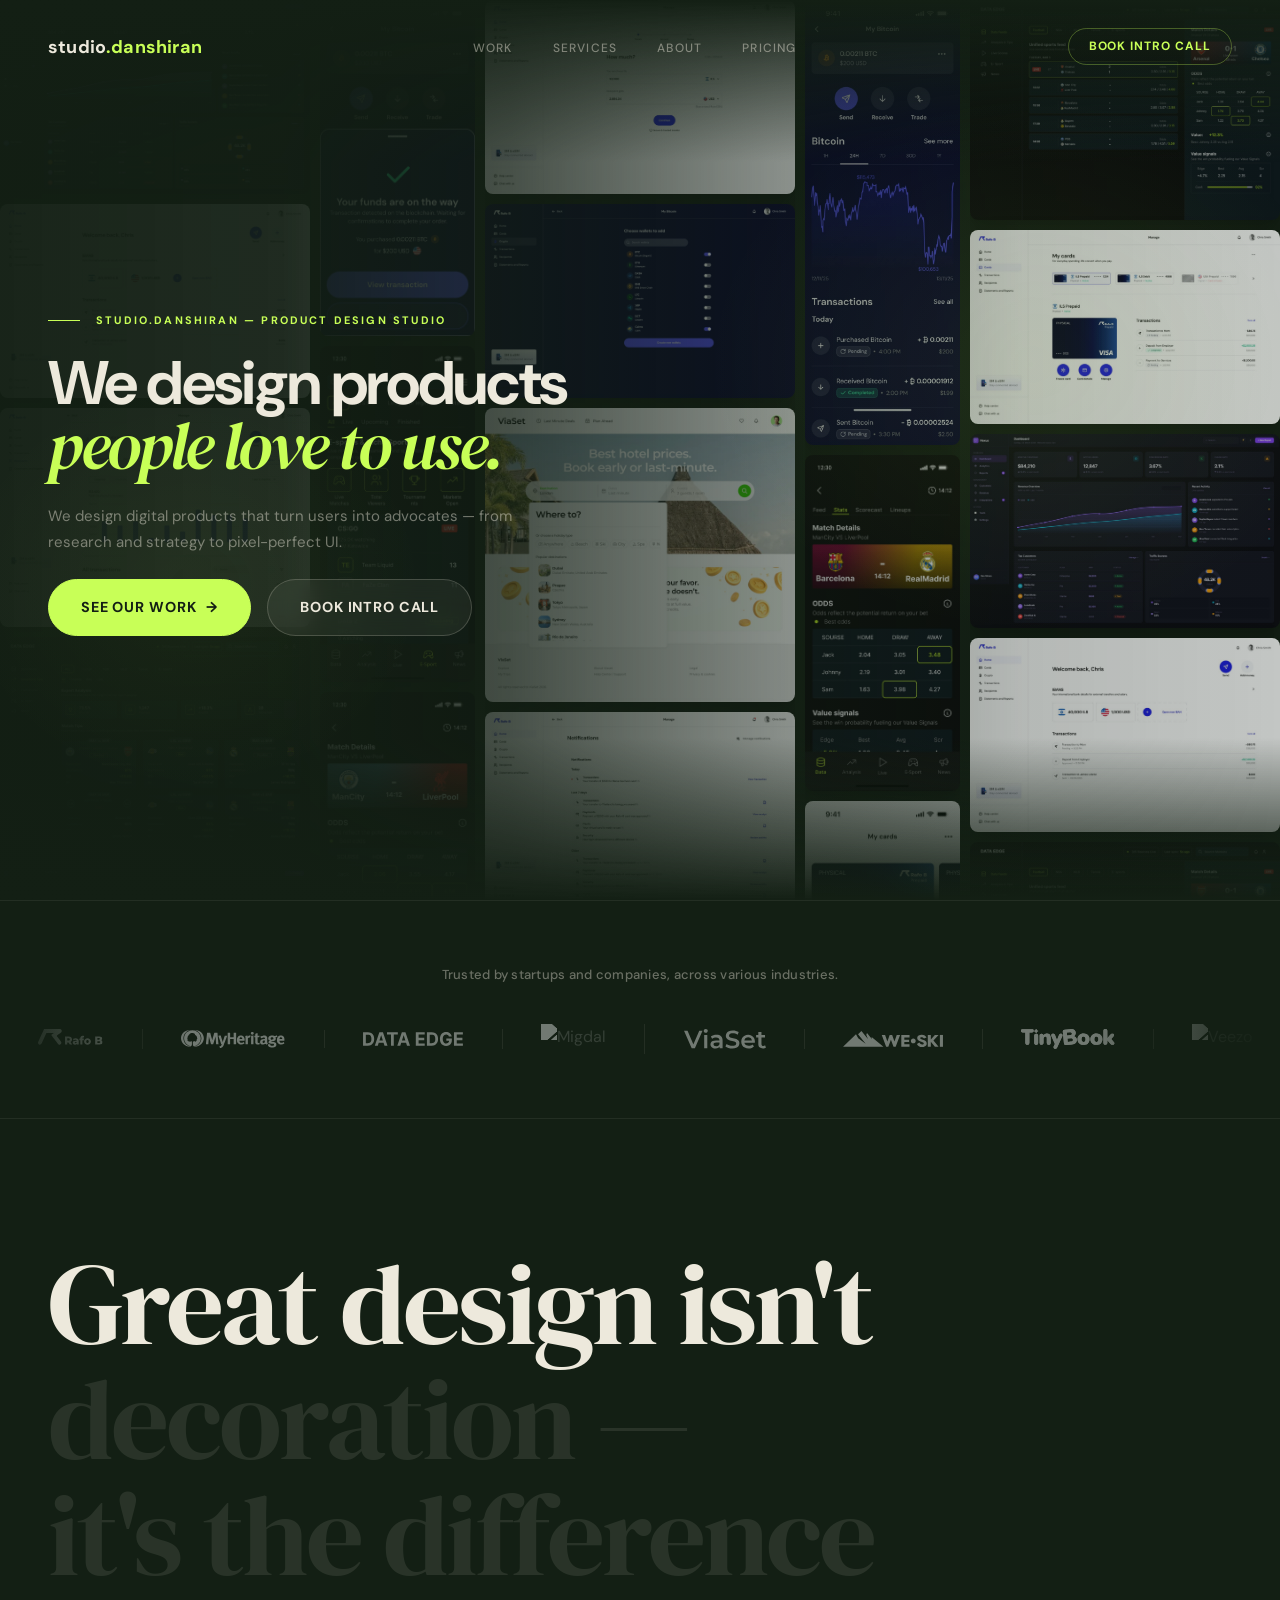
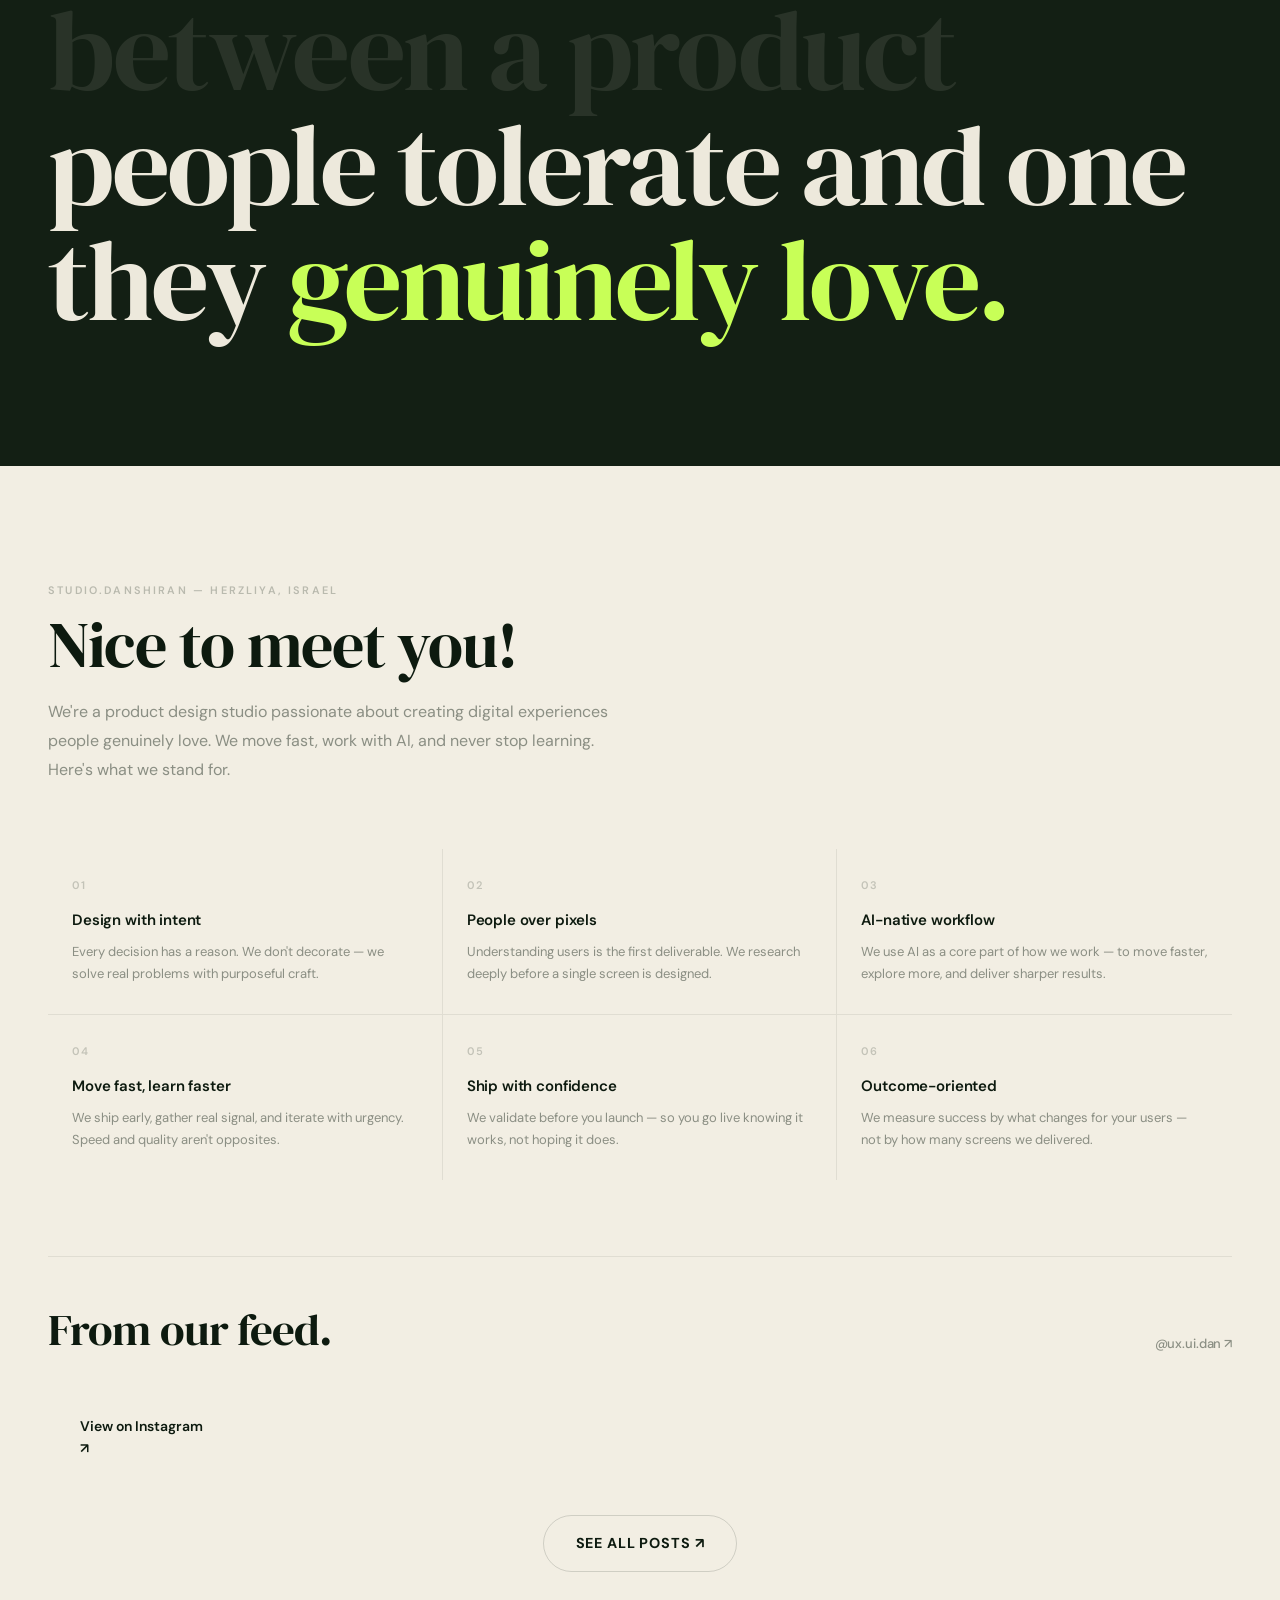
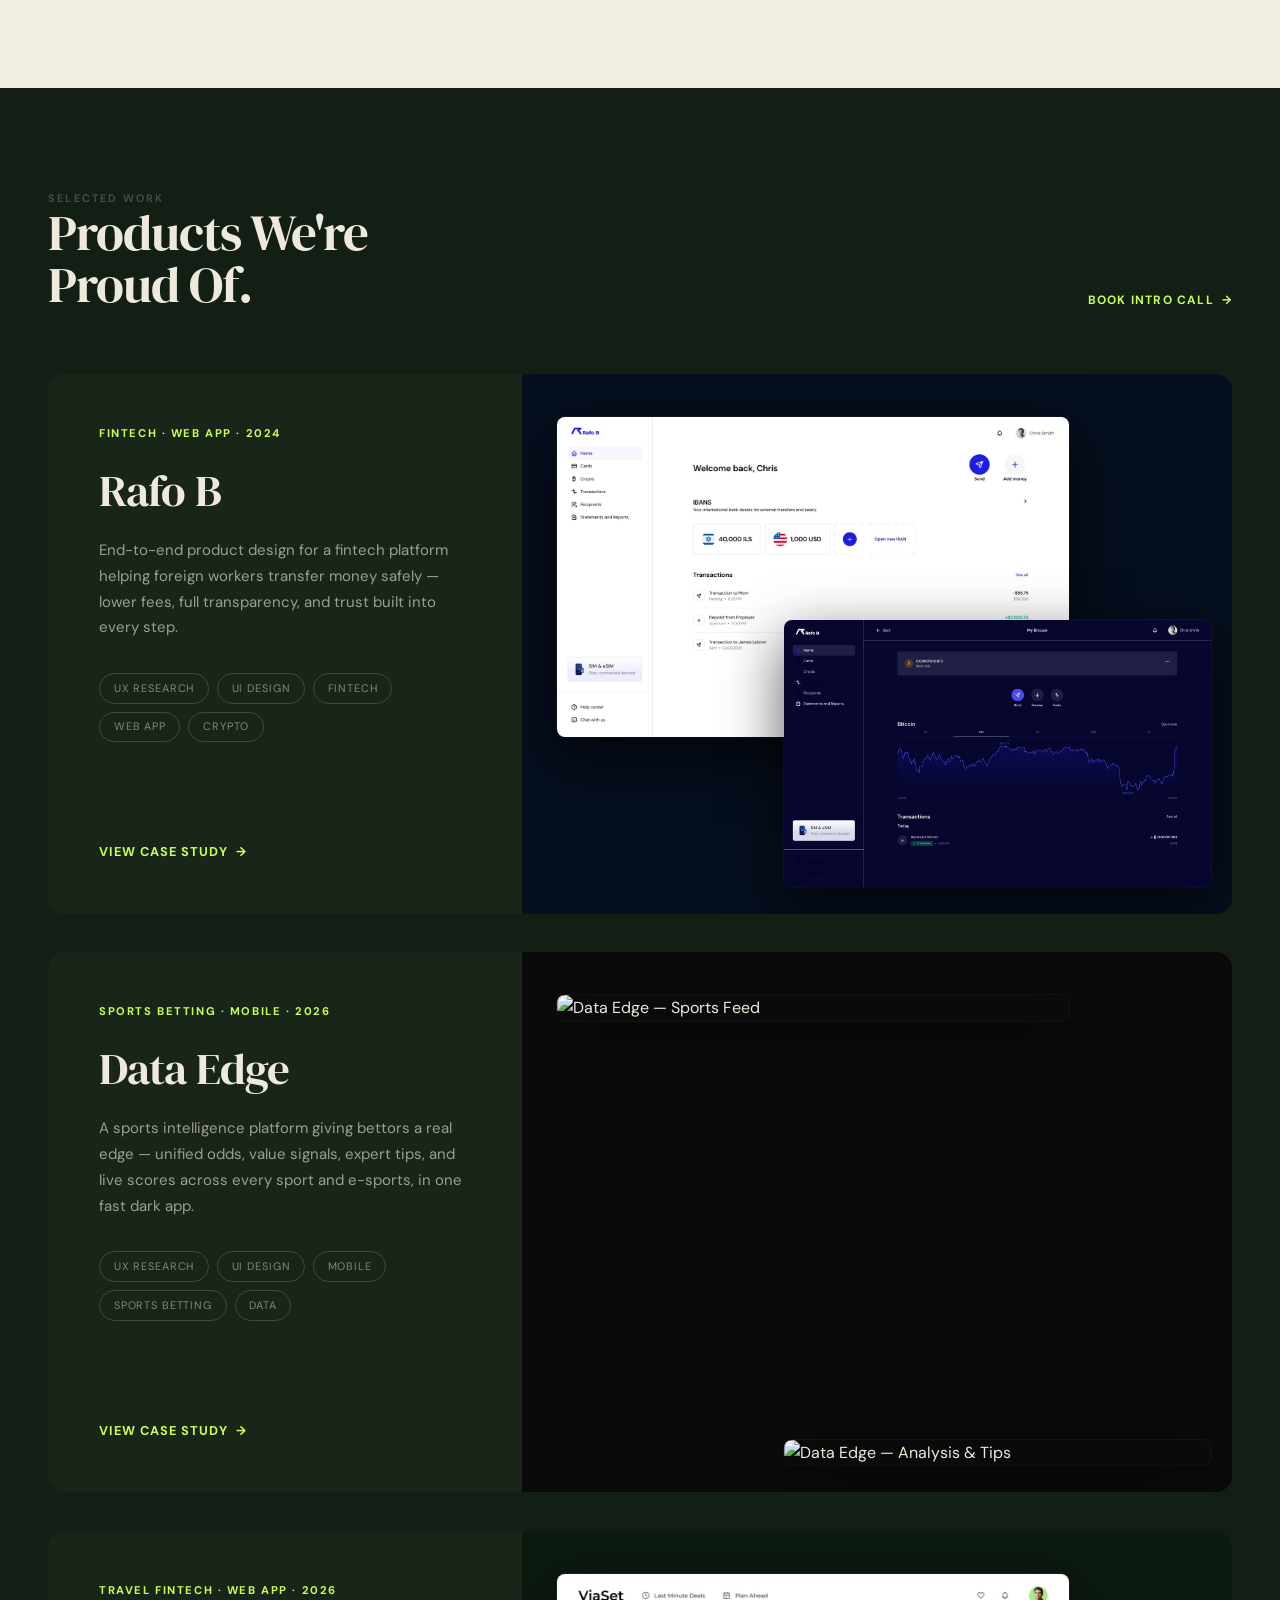
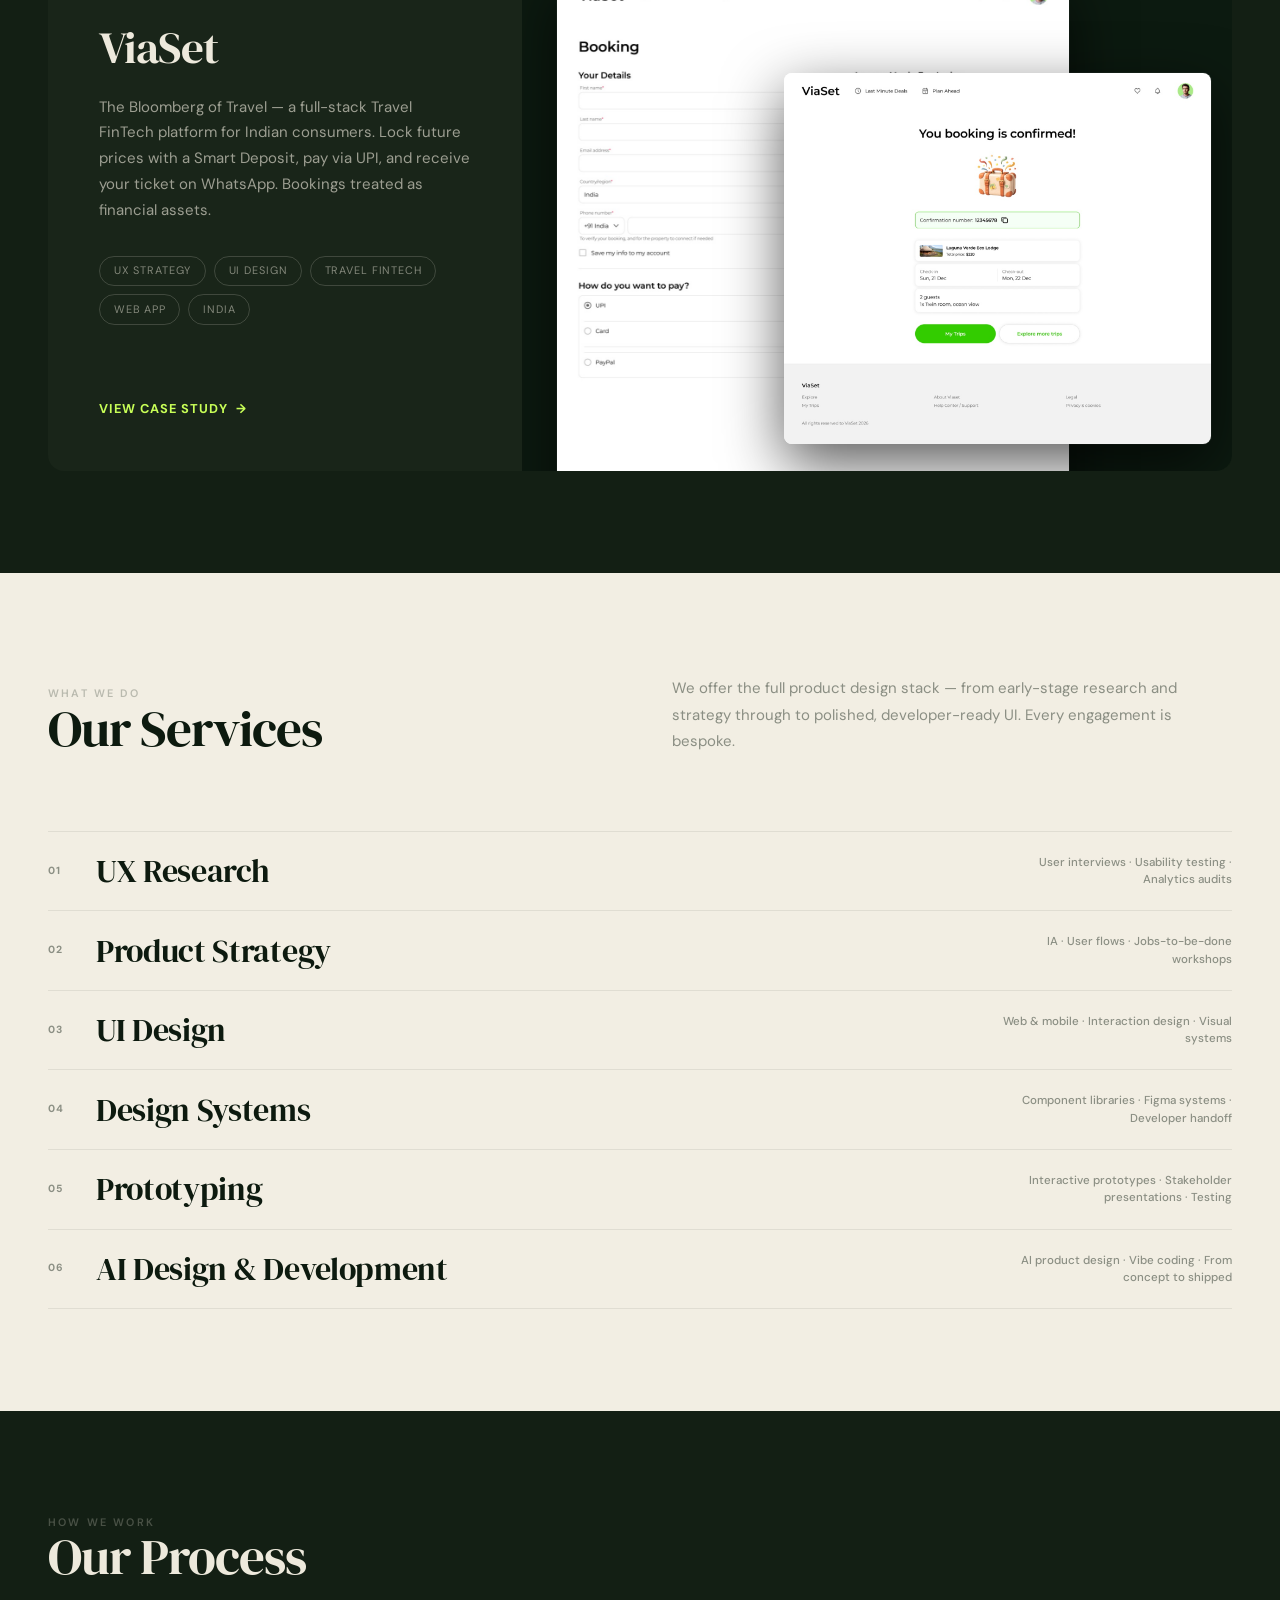
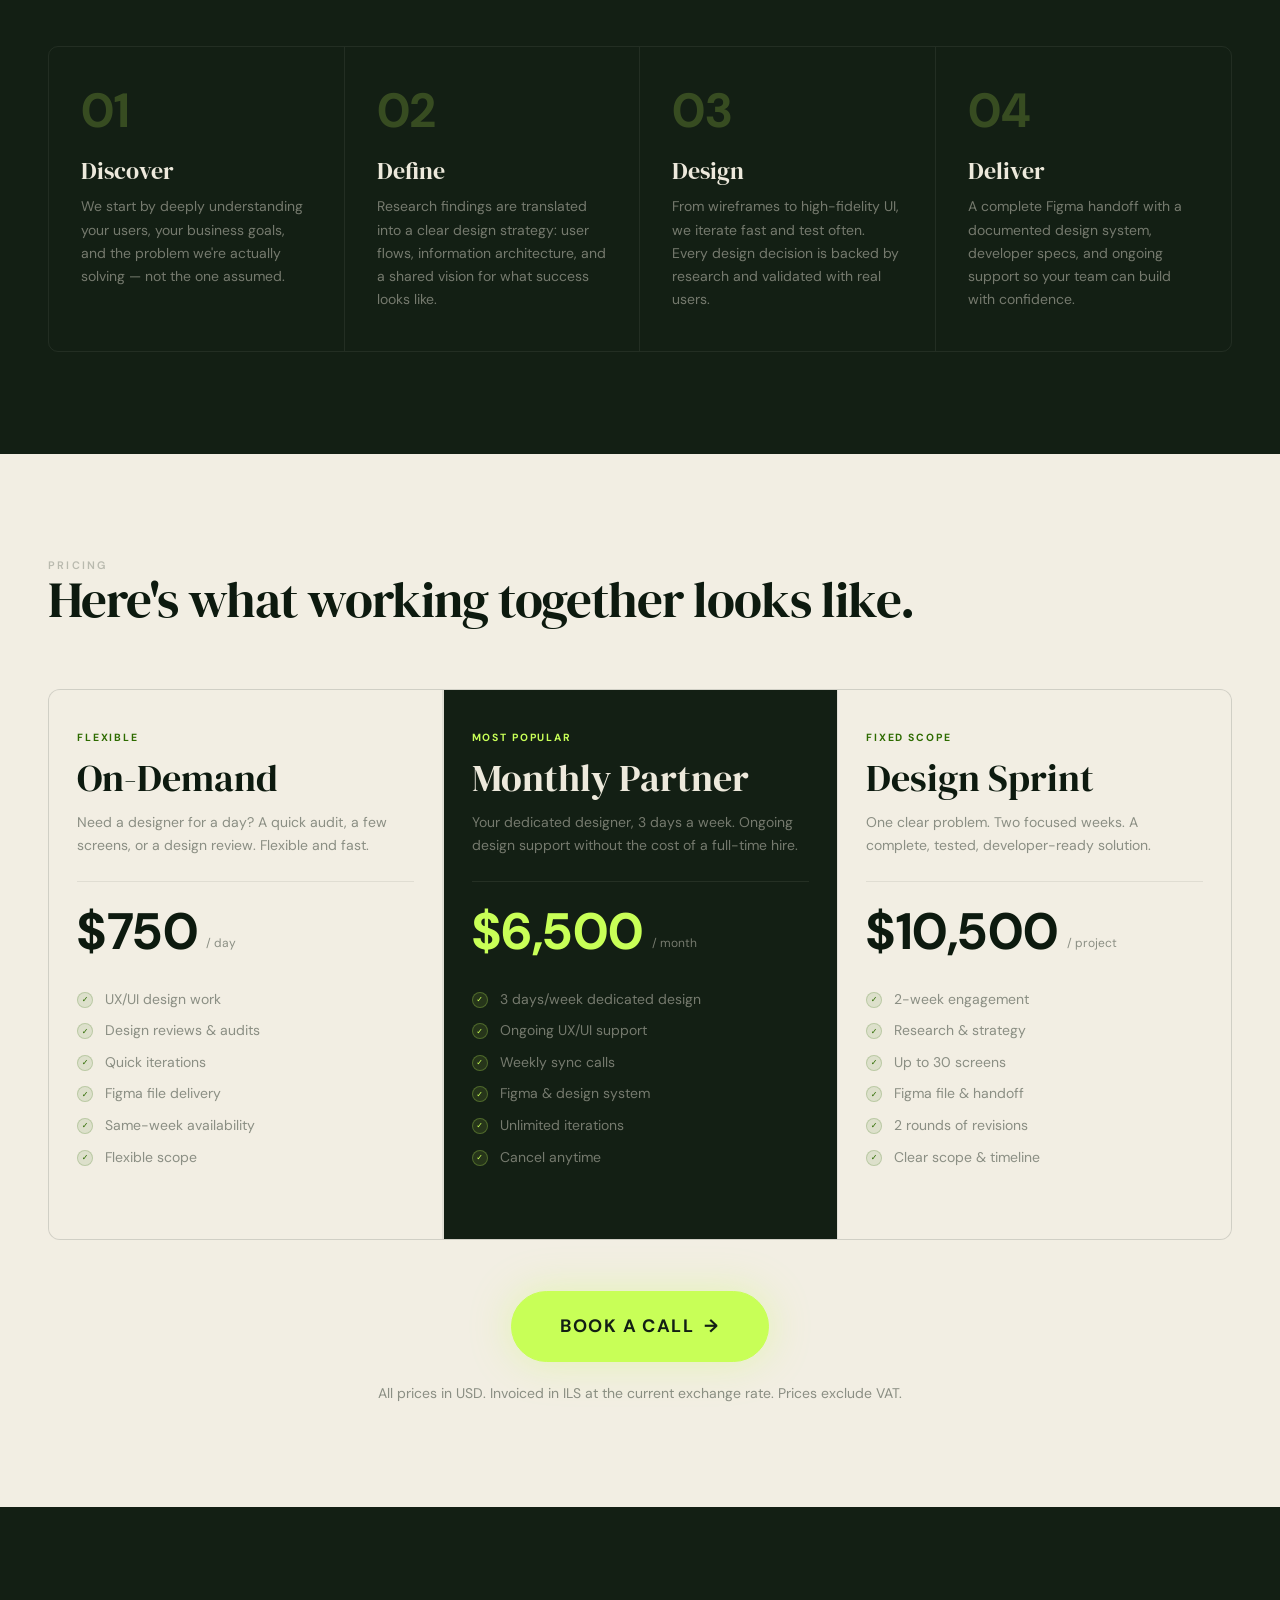
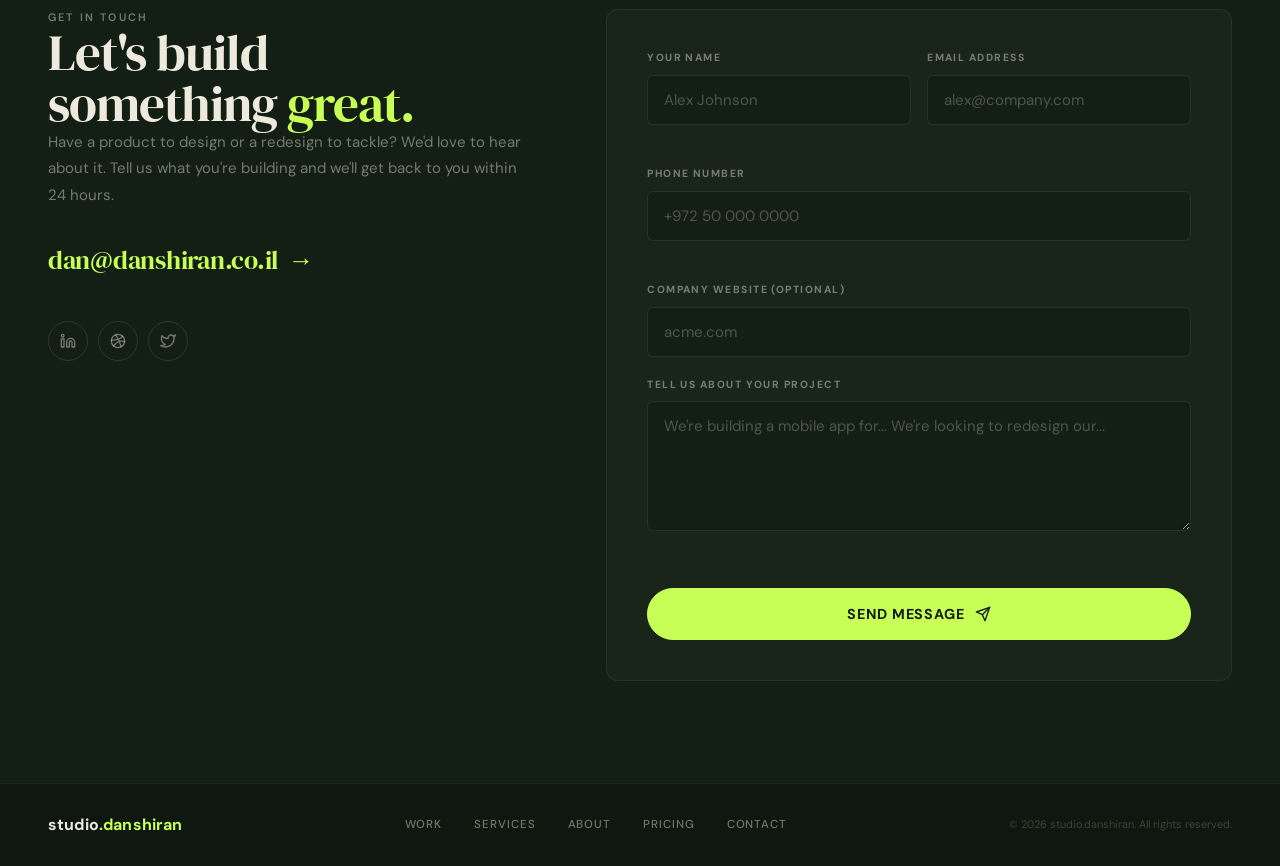
==== index.html @ acf2f255 "Compress all images for faster load times - Converted all PNGs to JPEG (80% quality, max 1400px) - C" ====
<!DOCTYPE html>
<html lang="en">
<head>
  <meta charset="UTF-8" />
  <meta name="viewport" content="width=device-width, initial-scale=1.0" />
  <title>studio.danshiran — Product Design Studio</title>
  <meta name="description" content="We design digital products that turn users into advocates — from research and strategy to pixel-perfect UI." />

  <!-- Open Graph -->
  <meta property="og:title" content="studio.danshiran — Product Design Studio" />
  <meta property="og:description" content="We design digital products that turn users into advocates." />
  <meta property="og:type" content="website" />

  <!-- Google Fonts -->
  <link rel="preconnect" href="https://fonts.googleapis.com" />
  <link rel="preconnect" href="https://fonts.gstatic.com" crossorigin />
  <link href="https://fonts.googleapis.com/css2?family=DM+Sans:ital,opsz,wght@0,9..40,300;0,9..40,400;0,9..40,500;0,9..40,600;0,9..40,700;1,9..40,400&family=DM+Serif+Display:ital@0;1&family=Playfair+Display:ital,wght@1,700;1,800;1,900&display=swap" rel="stylesheet" />

  <link rel="stylesheet" href="css/styles.css" />
</head>
<body>


<!-- =============================================
     NAVIGATION
     ============================================= -->
<nav id="nav">
  <div class="wrap">
    <div class="nav-inner">
      <a href="https://studio.danshiran.co.il" class="nav-logo">studio<span class="hl">.danshiran</span></a>

      <ul class="nav-links">
        <li><a href="#work">Work</a></li>
        <li><a href="#services">Services</a></li>
        <li><a href="#about">About</a></li>
        <li><a href="#pricing">Pricing</a></li>
      </ul>

      <a href="#contact" class="nav-cta">Book intro call</a>

      <button class="nav-burger" id="navBurger" aria-label="Open menu">
        <span></span>
        <span></span>
        <span></span>
      </button>
    </div>
  </div>
  <div class="nav-mobile" id="navMobile">
    <a href="#work">Work</a>
    <a href="#services">Services</a>
    <a href="#about">About</a>
    <a href="#pricing">Pricing</a>
    <a href="#contact">Book intro call →</a>
  </div>
</nav>


<!-- =============================================
     HERO
     ============================================= -->
<section id="hero">

  <!-- Full-background scrolling screens -->
  <div class="screens-stage">
    <div class="screens-cols">

      <!-- Col 1: DESKTOP only — up slow -->
      <div class="screens-col sc-desktop">
        <div class="sc-track sc-up-slow">
          <img src="images/Nexus-SaaS-Dashboard.jpg" class="sc-img" alt="">
          <img src="images/Home.jpg" class="sc-img" alt="">
          <img src="images/Insights opened.jpg" class="sc-img" alt="">
          <img src="images/2.jpg" class="sc-img" alt="">
          <!-- duplicate -->
          <img src="images/Nexus-SaaS-Dashboard.jpg" class="sc-img" alt="">
          <img src="images/Home.jpg" class="sc-img" alt="">
          <img src="images/Insights opened.jpg" class="sc-img" alt="">
          <img src="images/2.jpg" class="sc-img" alt="">
        </div>
      </div>

      <!-- Col 2: MOBILE only — down med -->
      <div class="screens-col sc-mobile">
        <div class="sc-track sc-down-med">
          <img src="images/My Bitcoin.jpg" class="sc-img" alt="">
          <img src="images/E-Sport.jpg" class="sc-img" alt="">
          <img src="images/Game screen.jpg" class="sc-img" alt="">
          <img src="images/Choose Amount.jpg" class="sc-img" alt="">
          <img src="images/Main screen.jpg" class="sc-img" alt="">
          <!-- duplicate -->
          <img src="images/My Bitcoin.jpg" class="sc-img" alt="">
          <img src="images/E-Sport.jpg" class="sc-img" alt="">
          <img src="images/Game screen.jpg" class="sc-img" alt="">
          <img src="images/Choose Amount.jpg" class="sc-img" alt="">
          <img src="images/Main screen.jpg" class="sc-img" alt="">
        </div>
      </div>

      <!-- Col 3: DESKTOP only — up med -->
      <div class="screens-col sc-desktop">
        <div class="sc-track sc-up-med">
          <img src="images/Transfer details.jpg" class="sc-img" alt="">
          <img src="images/New wallet.jpg" class="sc-img" alt="">
          <img src="images/Where to.jpg" class="sc-img" alt="">
          <img src="images/View all.jpg" class="sc-img" alt="">
          <!-- duplicate -->
          <img src="images/Transfer details.jpg" class="sc-img" alt="">
          <img src="images/New wallet.jpg" class="sc-img" alt="">
          <img src="images/Where to.jpg" class="sc-img" alt="">
          <img src="images/View all.jpg" class="sc-img" alt="">
        </div>
      </div>

      <!-- Col 4: MOBILE only — down slow -->
      <div class="screens-col sc-mobile">
        <div class="sc-track sc-down-slow">
          <img src="images/My Bitcoin-1.jpg" class="sc-img" alt="">
          <img src="images/Game screen-1.jpg" class="sc-img" alt="">
          <img src="images/ILS Prepaid-1.jpg" class="sc-img" alt="">
          <img src="images/My Bitcoin-2.jpg" class="sc-img" alt="">
          <img src="images/Game screen-2.jpg" class="sc-img" alt="">
          <!-- duplicate -->
          <img src="images/My Bitcoin-1.jpg" class="sc-img" alt="">
          <img src="images/Game screen-1.jpg" class="sc-img" alt="">
          <img src="images/ILS Prepaid-1.jpg" class="sc-img" alt="">
          <img src="images/My Bitcoin-2.jpg" class="sc-img" alt="">
          <img src="images/Game screen-2.jpg" class="sc-img" alt="">
        </div>
      </div>

      <!-- Col 5: DESKTOP only — up fast -->
      <div class="screens-col sc-desktop">
        <div class="sc-track sc-up-fast">
          <img src="images/Main-screen-drawer.jpg" class="sc-img" alt="">
          <img src="images/ILS Prepaid.jpg" class="sc-img" alt="">
          <img src="images/Nexus-SaaS-Dashboard.jpg" class="sc-img" alt="">
          <img src="images/Home.jpg" class="sc-img" alt="">
          <!-- duplicate -->
          <img src="images/Main-screen-drawer.jpg" class="sc-img" alt="">
          <img src="images/ILS Prepaid.jpg" class="sc-img" alt="">
          <img src="images/Nexus-SaaS-Dashboard.jpg" class="sc-img" alt="">
          <img src="images/Home.jpg" class="sc-img" alt="">
        </div>
      </div>

    </div>
  </div>

  <!-- Gradient overlay: dark left → transparent right + top/bottom fade -->
  <div class="screens-overlay"></div>

  <!-- Hero glow -->
  <div class="hero-glow"></div>

  <!-- Text content -->
  <div class="wrap">
    <div class="hero-left">
      <p class="hero-eyebrow">studio.danshiran — Product Design Studio</p>
      <h1 class="hero-name">
        We design products<br>
        <em class="hero-serif">people love to use.</em>
      </h1>
      <p class="hero-desc">
        We design digital products that turn users into advocates — from research and strategy to pixel-perfect UI.
      </p>
      <div class="hero-actions">
        <a href="#work" class="btn btn-lime">See our work <span class="arr">→</span></a>
        <a href="#contact" class="btn btn-ghost-dk">Book intro call</a>
      </div>
    </div>
  </div>

</section>
</section>


<!-- =============================================
     LOGOS / CLIENTS
     ============================================= -->
<section id="logos" class="s-dark">
  <div class="logos-headline">
    <p>Trusted by startups and companies, across various industries.</p>
  </div>
  <div class="logos-track-wrap">
    <div class="logos-fade logos-fade-l"></div>
    <div class="logos-fade logos-fade-r"></div>
    <div class="logos-track">
      <div class="logos-inner">
        <!-- Set 1 — ordered for visual variety: compact ↔ wide ↔ icon ↔ wordmark -->
        <span class="logo-item"><img src="images/logos/Rafo B logo blue-15-15 2.svg" alt="Rafo B" /></span>
        <span class="logo-item logo-wide"><img src="images/logos/myheritage_logo_inverse 2.svg" alt="MyHeritage" /></span>
        <span class="logo-item"><img src="images/logos/DATA EDGE.svg" alt="Data Edge" /></span>
        <span class="logo-item logo-xl"><img src="images/logos/Migdal.jpg" alt="Migdal" /></span>
        <span class="logo-item"><img src="images/logos/ViaSet.svg" alt="ViaSet" /></span>
        <span class="logo-item"><img src="images/logos/WeSki lgoo.svg" alt="WeSki" /></span>
        <span class="logo-item"><img src="images/logos/TinyBook logo.svg" alt="TinyBook" /></span>
        <span class="logo-item logo-xl"><img src="images/logos/Veezo logo.jpg" alt="Veezo" /></span>
        <span class="logo-item"><img src="images/logos/Slice logo.svg" alt="Slice" /></span>
        <!-- Set 2 — duplicate for seamless loop -->
        <span class="logo-item"><img src="images/logos/Rafo B logo blue-15-15 2.svg" alt="Rafo B" /></span>
        <span class="logo-item logo-wide"><img src="images/logos/myheritage_logo_inverse 2.svg" alt="MyHeritage" /></span>
        <span class="logo-item"><img src="images/logos/DATA EDGE.svg" alt="Data Edge" /></span>
        <span class="logo-item logo-xl"><img src="images/logos/Migdal.jpg" alt="Migdal" /></span>
        <span class="logo-item"><img src="images/logos/ViaSet.svg" alt="ViaSet" /></span>
        <span class="logo-item"><img src="images/logos/WeSki lgoo.svg" alt="WeSki" /></span>
        <span class="logo-item"><img src="images/logos/TinyBook logo.svg" alt="TinyBook" /></span>
        <span class="logo-item logo-xl"><img src="images/logos/Veezo logo.jpg" alt="Veezo" /></span>
        <span class="logo-item"><img src="images/logos/Slice logo.svg" alt="Slice" /></span>
      </div>
    </div>
  </div>
</section>


<!-- =============================================
     MANIFESTO
     ============================================= -->
<section id="manifesto">
  <div class="wrap">
    <p class="manifesto-copy reveal">
      Great design isn't decoration —<br>
      it's the difference between a product<br>
      people tolerate and one they <span class="hl">genuinely love.</span>
    </p>
  </div>
</section>


<!-- =============================================
     ABOUT
     ============================================= -->
<section id="about">
  <div class="wrap">

    <!-- Studio intro -->
    <div class="studio-intro-block reveal">
      <p class="eyebrow muted-lt">studio.danshiran — Herzliya, Israel</p>
      <h2 class="studio-meet">Nice to meet you!</h2>
      <p class="studio-intro-desc">We're a product design studio passionate about creating digital experiences people genuinely love. We move fast, work with AI, and never stop learning. Here's what we stand for.</p>
    </div>

    <!-- Studio pillars — grid with lines -->
    <div class="studio-pillars">
      <div class="pillar-cell reveal">
        <span class="pillar-num">01</span>
        <h3 class="pillar-title">Design with intent</h3>
        <p class="pillar-desc">Every decision has a reason. We don't decorate — we solve real problems with purposeful craft.</p>
      </div>
      <div class="pillar-cell reveal">
        <span class="pillar-num">02</span>
        <h3 class="pillar-title">People over pixels</h3>
        <p class="pillar-desc">Understanding users is the first deliverable. We research deeply before a single screen is designed.</p>
      </div>
      <div class="pillar-cell reveal">
        <span class="pillar-num">03</span>
        <h3 class="pillar-title">AI-native workflow</h3>
        <p class="pillar-desc">We use AI as a core part of how we work — to move faster, explore more, and deliver sharper results.</p>
      </div>
      <div class="pillar-cell reveal">
        <span class="pillar-num">04</span>
        <h3 class="pillar-title">Move fast, learn faster</h3>
        <p class="pillar-desc">We ship early, gather real signal, and iterate with urgency. Speed and quality aren't opposites.</p>
      </div>
      <div class="pillar-cell reveal">
        <span class="pillar-num">05</span>
        <h3 class="pillar-title">Ship with confidence</h3>
        <p class="pillar-desc">We validate before you launch — so you go live knowing it works, not hoping it does.</p>
      </div>
      <div class="pillar-cell reveal">
        <span class="pillar-num">06</span>
        <h3 class="pillar-title">Outcome-oriented</h3>
        <p class="pillar-desc">We measure success by what changes for your users — not by how many screens we delivered.</p>
      </div>
    </div>

    <!-- Instagram feed — live from Behold API -->
    <div class="ig-section reveal">
      <div class="ig-header">
        <h3 class="ig-title">From our feed.</h3>
        <a href="https://www.instagram.com/ux.ui.dan/" target="_blank" rel="noopener" class="ig-handle">@ux.ui.dan ↗</a>
      </div>
      <div class="ig-grid" id="ig-grid">
        <!-- Populated by JS -->
        <div class="ig-loading">Loading…</div>
      </div>
      <div class="ig-footer">
        <a href="https://www.instagram.com/ux.ui.dan/" target="_blank" rel="noopener" class="btn btn-ghost-lt">See all posts ↗</a>
      </div>
    </div>

  </div>
</section>




<!-- =============================================
     WORK / CASE STUDIES
     ============================================= -->
<section id="work">
  <div class="wrap">
    <div class="section-top reveal">
      <div>
        <p class="eyebrow muted">Selected work</p>
        <h2 class="d d-lg">Products We're<br><span class="hl">Proud Of.</span></h2>
      </div>
      <a href="#contact" class="text-link">Book intro call <span class="arr">→</span></a>
    </div>

    <div class="work-grid">

      <!-- Card: Rafo B -->
      <article class="cs-card reveal" onclick="window.location.href='rafo-b.html'" style="cursor:pointer;">
        <div class="cs-info">
          <div>
            <p class="cs-eyebrow">FinTech · Web App · 2024</p>
            <h3 class="cs-title">Rafo B</h3>
            <p class="cs-desc">End-to-end product design for a fintech platform helping foreign workers transfer money safely — lower fees, full transparency, and trust built into every step.</p>
            <div class="cs-tags">
              <span class="cs-tag">UX Research</span>
              <span class="cs-tag">UI Design</span>
              <span class="cs-tag">Fintech</span>
              <span class="cs-tag">Web App</span>
              <span class="cs-tag">Crypto</span>
            </div>
          </div>
          <a href="rafo-b.html" class="cs-cta">View case study <span class="arr">→</span></a>
        </div>
        <div class="cs-visual">
          <img class="cs-screen cs-screen-main" src="images/case-studies/rafo-b/Send money flow/Home.jpg" alt="Rafo B — Home dashboard">
          <img class="cs-screen cs-screen-2" src="images/case-studies/rafo-b/Crypto/My Bitcoin.jpg" alt="Rafo B — Crypto wallet">
        </div>
      </article>

      <!-- Card: Data Edge -->
      <article class="cs-card reveal" onclick="window.location.href='data-edge.html'" style="cursor:pointer;">
        <div class="cs-info">
          <div>
            <p class="cs-eyebrow">Sports Betting · Mobile · 2026</p>
            <h3 class="cs-title">Data Edge</h3>
            <p class="cs-desc">A sports intelligence platform giving bettors a real edge — unified odds, value signals, expert tips, and live scores across every sport and e-sports, in one fast dark app.</p>
            <div class="cs-tags">
              <span class="cs-tag">UX Research</span>
              <span class="cs-tag">UI Design</span>
              <span class="cs-tag">Mobile</span>
              <span class="cs-tag">Sports Betting</span>
              <span class="cs-tag">Data</span>
            </div>
          </div>
          <a href="data-edge.html" class="cs-cta">View case study <span class="arr">→</span></a>
        </div>
        <div class="cs-visual" style="background:#0A0A0A;">
          <img class="cs-screen cs-screen-main" src="images/case-studies/Data Edge/Mobile/Main screen.jpg" alt="Data Edge — Sports Feed">
          <img class="cs-screen cs-screen-2" src="images/case-studies/Data Edge/Mobile/Analysis & Tips screen.jpg" alt="Data Edge — Analysis & Tips">
        </div>
      </article>

      <!-- Card: ViaSet -->
      <article class="cs-card reveal" onclick="window.location.href='viaset.html'" style="cursor:pointer;">
        <div class="cs-info">
          <div>
            <p class="cs-eyebrow">Travel FinTech · Web App · 2026</p>
            <h3 class="cs-title">ViaSet</h3>
            <p class="cs-desc">The Bloomberg of Travel — a full-stack Travel FinTech platform for Indian consumers. Lock future prices with a Smart Deposit, pay via UPI, and receive your ticket on WhatsApp. Bookings treated as financial assets.</p>
            <div class="cs-tags">
              <span class="cs-tag">UX Strategy</span>
              <span class="cs-tag">UI Design</span>
              <span class="cs-tag">Travel FinTech</span>
              <span class="cs-tag">Web App</span>
              <span class="cs-tag">India</span>
            </div>
          </div>
          <a href="viaset.html" class="cs-cta">View case study <span class="arr">→</span></a>
        </div>
        <div class="cs-visual" style="background:#0C1A10;">
          <img class="cs-screen cs-screen-main" src="images/case-studies/ViaSet/Booking/Your details.jpg" alt="ViaSet — Booking">
          <img class="cs-screen cs-screen-2" src="images/case-studies/ViaSet/Booking/Confirmed.jpg" alt="ViaSet — Confirmed">
        </div>
      </article>

    </div>
  </div>
</section>


<!-- =============================================
     SERVICES
     ============================================= -->
<section id="services">
  <div class="wrap">

    <div class="services-intro">
      <div class="reveal">
        <p class="eyebrow muted-lt">What we do</p>
        <h2 class="d d-lg" style="color:var(--t-lt);">Our Services</h2>
      </div>
      <p class="services-desc reveal" data-d="2">
        We offer the full product design stack — from early-stage research and strategy through to polished, developer-ready UI. Every engagement is bespoke.
      </p>
    </div>

    <div class="service-rows">

      <div class="service-row reveal">
        <div class="service-left">
          <span class="service-n">01</span>
          <span class="service-name">UX Research</span>
        </div>
        <span class="service-tag">User interviews · Usability testing · Analytics audits</span>
      </div>

      <div class="service-row reveal">
        <div class="service-left">
          <span class="service-n">02</span>
          <span class="service-name">Product Strategy</span>
        </div>
        <span class="service-tag">IA · User flows · Jobs-to-be-done workshops</span>
      </div>

      <div class="service-row reveal">
        <div class="service-left">
          <span class="service-n">03</span>
          <span class="service-name">UI Design</span>
        </div>
        <span class="service-tag">Web &amp; mobile · Interaction design · Visual systems</span>
      </div>

      <div class="service-row reveal">
        <div class="service-left">
          <span class="service-n">04</span>
          <span class="service-name">Design Systems</span>
        </div>
        <span class="service-tag">Component libraries · Figma systems · Developer handoff</span>
      </div>

      <div class="service-row reveal">
        <div class="service-left">
          <span class="service-n">05</span>
          <span class="service-name">Prototyping</span>
        </div>
        <span class="service-tag">Interactive prototypes · Stakeholder presentations · Testing</span>
      </div>

      <div class="service-row reveal">
        <div class="service-left">
          <span class="service-n">06</span>
          <span class="service-name">AI Design &amp; Development</span>
        </div>
        <span class="service-tag">AI product design · Vibe coding · From concept to shipped</span>
      </div>

    </div>
  </div>
</section>


<!-- =============================================
     PROCESS
     ============================================= -->
<section id="process">
  <div class="wrap">
    <div class="section-top reveal">
      <div>
        <p class="eyebrow muted">How we work</p>
        <h2 class="d d-lg">Our Process</h2>
      </div>
    </div>

    <div class="process-grid">

      <div class="process-item reveal">
        <div class="process-n">01</div>
        <h3 class="process-title">Discover</h3>
        <p class="process-desc">We start by deeply understanding your users, your business goals, and the problem we're actually solving — not the one assumed.</p>
      </div>

      <div class="process-item reveal" data-d="2">
        <div class="process-n">02</div>
        <h3 class="process-title">Define</h3>
        <p class="process-desc">Research findings are translated into a clear design strategy: user flows, information architecture, and a shared vision for what success looks like.</p>
      </div>

      <div class="process-item reveal" data-d="3">
        <div class="process-n">03</div>
        <h3 class="process-title">Design</h3>
        <p class="process-desc">From wireframes to high-fidelity UI, we iterate fast and test often. Every design decision is backed by research and validated with real users.</p>
      </div>

      <div class="process-item reveal" data-d="4">
        <div class="process-n">04</div>
        <h3 class="process-title">Deliver</h3>
        <p class="process-desc">A complete Figma handoff with a documented design system, developer specs, and ongoing support so your team can build with confidence.</p>
      </div>

    </div>
  </div>
</section>






<!-- =============================================
     PRICING
     ============================================= -->
<section id="pricing">
  <div class="wrap">
    <div class="section-top reveal">
      <div>
        <p class="eyebrow muted-lt">Pricing</p>
        <h2 class="d d-lg" style="color:var(--t-lt);">Here's what working <span class="hl-lt">together</span> looks like.</h2>
      </div>
    </div>

    <div class="pricing-grid">

      <!-- On-Demand -->
      <div class="price-card reveal">
        <p class="price-tier">Flexible</p>
        <h3 class="price-name">On-Demand</h3>
        <p class="price-desc">Need a designer for a day? A quick audit, a few screens, or a design review. Flexible and fast.</p>
        <div class="price-line">
          <div class="price-amount">$750</div>
          <span class="price-period">/ day</span>
        </div>
        <ul class="price-features">
          <li class="price-feat"><span class="feat-check">✓</span> UX/UI design work</li>
          <li class="price-feat"><span class="feat-check">✓</span> Design reviews &amp; audits</li>
          <li class="price-feat"><span class="feat-check">✓</span> Quick iterations</li>
          <li class="price-feat"><span class="feat-check">✓</span> Figma file delivery</li>
          <li class="price-feat"><span class="feat-check">✓</span> Same-week availability</li>
          <li class="price-feat"><span class="feat-check">✓</span> Flexible scope</li>
        </ul>
      </div>

      <!-- Monthly Partner (featured) -->
      <div class="price-card featured reveal" data-d="2">
        <p class="price-tier">Most Popular</p>
        <h3 class="price-name">Monthly Partner</h3>
        <p class="price-desc">Your dedicated designer, 3 days a week. Ongoing design support without the cost of a full-time hire.</p>
        <div class="price-line">
          <div class="price-amount">$6,500</div>
          <span class="price-period">/ month</span>
        </div>
        <ul class="price-features">
          <li class="price-feat"><span class="feat-check">✓</span> 3 days/week dedicated design</li>
          <li class="price-feat"><span class="feat-check">✓</span> Ongoing UX/UI support</li>
          <li class="price-feat"><span class="feat-check">✓</span> Weekly sync calls</li>
          <li class="price-feat"><span class="feat-check">✓</span> Figma &amp; design system</li>
          <li class="price-feat"><span class="feat-check">✓</span> Unlimited iterations</li>
          <li class="price-feat"><span class="feat-check">✓</span> Cancel anytime</li>
        </ul>
      </div>

      <!-- Design Sprint -->
      <div class="price-card reveal" data-d="3">
        <p class="price-tier">Fixed Scope</p>
        <h3 class="price-name">Design Sprint</h3>
        <p class="price-desc">One clear problem. Two focused weeks. A complete, tested, developer-ready solution.</p>
        <div class="price-line">
          <div class="price-amount">$10,500</div>
          <span class="price-period">/ project</span>
        </div>
        <ul class="price-features">
          <li class="price-feat"><span class="feat-check">✓</span> 2-week engagement</li>
          <li class="price-feat"><span class="feat-check">✓</span> Research &amp; strategy</li>
          <li class="price-feat"><span class="feat-check">✓</span> Up to 30 screens</li>
          <li class="price-feat"><span class="feat-check">✓</span> Figma file &amp; handoff</li>
          <li class="price-feat"><span class="feat-check">✓</span> 2 rounds of revisions</li>
          <li class="price-feat"><span class="feat-check">✓</span> Clear scope &amp; timeline</li>
        </ul>
      </div>

    </div>

    <div style="text-align:center; margin-top:clamp(2rem,4vw,3.5rem);" class="reveal">
      <a href="#contact" class="btn btn-lime" style="font-size:1.125rem; font-weight:700; padding:1.25rem 3rem; letter-spacing:0.08em; box-shadow: 0 0 40px rgba(200,255,87,0.35);">
        Book a call <span class="arr">→</span>
      </a>
      <p class="pricing-note" style="margin-top:1.25rem;">All prices in USD. Invoiced in ILS at the current exchange rate. Prices exclude VAT.</p>
    </div>
  </div>
</section>


<!-- =============================================
     CONTACT
     ============================================= -->
<section id="contact">
  <div class="wrap">
    <div class="contact-grid">

      <!-- Left: info -->
      <div>
        <p class="eyebrow muted reveal">Get in touch</p>
        <h2 class="d d-lg reveal" data-d="1">Let's build<br>something <span class="lime">great.</span></h2>
        <p class="contact-desc reveal" data-d="2">
          Have a product to design or a redesign to tackle? We'd love to hear about it. Tell us what you're building and we'll get back to you within 24 hours.
        </p>

        <a href="mailto:dan@danshiran.co.il" class="contact-email-link reveal" data-d="3">
          dan@danshiran.co.il <span>→</span>
        </a>

        <div class="contact-socials reveal" data-d="4">
          <!-- LinkedIn -->
          <a href="#" class="s-icon" aria-label="LinkedIn">
            <svg width="16" height="16" viewBox="0 0 24 24" fill="none" stroke="currentColor" stroke-width="2" stroke-linecap="round" stroke-linejoin="round">
              <path d="M16 8a6 6 0 0 1 6 6v7h-4v-7a2 2 0 0 0-2-2 2 2 0 0 0-2 2v7h-4v-7a6 6 0 0 1 6-6z"/>
              <rect x="2" y="9" width="4" height="12"/><circle cx="4" cy="4" r="2"/>
            </svg>
          </a>
          <!-- Dribbble -->
          <a href="#" class="s-icon" aria-label="Dribbble">
            <svg width="16" height="16" viewBox="0 0 24 24" fill="none" stroke="currentColor" stroke-width="2" stroke-linecap="round" stroke-linejoin="round">
              <circle cx="12" cy="12" r="10"/>
              <path d="M8.56 2.75c4.37 6.03 6.02 9.42 8.03 17.72m2.54-15.38c-3.72 4.35-8.94 5.66-16.88 5.85m19.5 1.9c-3.5-.93-6.63-.82-8.94 0-2.58.92-5.01 2.86-7.44 6.32"/>
            </svg>
          </a>
          <!-- Twitter/X -->
          <a href="#" class="s-icon" aria-label="Twitter">
            <svg width="16" height="16" viewBox="0 0 24 24" fill="none" stroke="currentColor" stroke-width="2" stroke-linecap="round" stroke-linejoin="round">
              <path d="M23 3a10.9 10.9 0 0 1-3.14 1.53 4.48 4.48 0 0 0-7.86 3v1A10.66 10.66 0 0 1 3 4s-4 9 5 13a11.64 11.64 0 0 1-7 2c9 5 20 0 20-11.5a4.5 4.5 0 0 0-.08-.83A7.72 7.72 0 0 0 23 3z"/>
            </svg>
          </a>
        </div>
      </div>

      <!-- Right: form -->
      <div class="form-box reveal" data-d="2">
        <form id="contactForm" action="https://formspree.io/f/REPLACE_WITH_YOUR_FORMSPREE_ID" method="POST" novalidate>

          <div class="fr">
            <div class="fg">
              <label class="fl" for="name">Your name</label>
              <input class="fi" type="text" id="name" name="name" placeholder="Alex Johnson" />
              <span class="field-error" id="nameError"></span>
            </div>
            <div class="fg">
              <label class="fl" for="email">Email address</label>
              <input class="fi" type="email" id="email" name="email" placeholder="alex@company.com" />
              <span class="field-error" id="emailError"></span>
            </div>
          </div>

          <div class="fg">
            <label class="fl" for="phone">Phone number</label>
            <input class="fi" type="tel" id="phone" name="phone" placeholder="+972 50 000 0000" />
            <span class="field-error" id="phoneError"></span>
          </div>

          <div class="fg">
            <label class="fl" for="company">Company website (optional)</label>
            <input class="fi" type="url" id="company" name="company" placeholder="acme.com" />
          </div>

          <div class="fg">
            <label class="fl" for="message">Tell us about your project</label>
            <textarea class="fi" id="message" name="message" placeholder="We're building a mobile app for... We're looking to redesign our..."></textarea>
            <span class="field-error" id="messageError"></span>
          </div>

          <button type="submit" class="btn btn-lime form-btn" id="submitBtn">
            Send message
            <svg width="16" height="16" viewBox="0 0 24 24" fill="none" stroke="currentColor" stroke-width="2" stroke-linecap="round" stroke-linejoin="round"><line x1="22" y1="2" x2="11" y2="13"/><polygon points="22 2 15 22 11 13 2 9 22 2"/></svg>
          </button>
        </form>

        <!-- Success state -->
        <div class="form-ok" id="formSuccess">
          <div class="ok-icon">✓</div>
          <h3>Message sent!</h3>
          <p>Thanks for reaching out. We'll be in touch within 24 hours.</p>
        </div>
      </div>

    </div>
  </div>
</section>


<!-- =============================================
     FOOTER
     ============================================= -->
<footer>

  <div class="wrap">
    <div class="footer-bottom">
      <span class="footer-logo-text">studio<span class="hl">.danshiran</span></span>

      <nav class="f-nav">
        <a href="#work">Work</a>
        <a href="#services">Services</a>
        <a href="#about">About</a>
        <a href="#pricing">Pricing</a>
        <a href="#contact">Contact</a>
      </nav>

      <div class="f-legal">
        <span class="f-copy">© 2026 studio.danshiran. All rights reserved.</span>
      </div>
    </div>
  </div>
</footer>


<!-- =============================================
     CASE STUDY MODAL
     ============================================= -->
<div class="modal-overlay" id="caseStudyModal" role="dialog" aria-modal="true" aria-label="Case study">

  <div class="modal-nav-bar">
    <div class="wrap">
      <div class="modal-nav-inner">
        <button class="modal-back-btn" id="modalClose">
          ← Back to work
        </button>
        <span class="modal-cat-pill" id="modalCategoryBadge">Category</span>
      </div>
    </div>
  </div>

  <div class="modal-content">
    <div class="wrap">
      <h1 class="modal-title" id="modalTitle">Project Title</h1>
      <p class="modal-sub" id="modalSubtitle">Project subtitle and overview goes here.</p>

      <div class="modal-cover" id="modalCover"></div>

      <div class="modal-meta-row">
        <div>
          <div class="m-label">Client</div>
          <div class="m-val" id="modalClient">—</div>
        </div>
        <div>
          <div class="m-label">Year</div>
          <div class="m-val" id="modalYear">—</div>
        </div>
        <div>
          <div class="m-label">Scope</div>
          <div class="m-val" id="modalScope">—</div>
        </div>
      </div>

      <!-- Sections injected by JS -->
      <div id="modalSections"></div>
    </div>
  </div>

</div>


<script src="js/main.js?v=2"></script>
<script>
  // Mobile process scroll highlight
  (function () {
    function initProcessHighlight() {
      if (window.innerWidth > 767) return;
      var items = document.querySelectorAll('.process-item');
      if (!items.length) return;

      var observer = new IntersectionObserver(function (entries) {
        entries.forEach(function (entry) {
          if (entry.isIntersecting) {
            items.forEach(function (i) { i.classList.remove('is-active'); });
            entry.target.classList.add('is-active');
          }
        });
      }, {
        threshold: 0.55,
        rootMargin: '-25% 0px -25% 0px'
      });

      items.forEach(function (item) { observer.observe(item); });
    }

    if (document.readyState === 'loading') {
      document.addEventListener('DOMContentLoaded', initProcessHighlight);
    } else {
      initProcessHighlight();
    }
  })();

  (function () {
    var form = document.getElementById('contactForm');
    if (!form) return;

    var fields = {
      name:    { el: document.getElementById('name'),    err: document.getElementById('nameError') },
      email:   { el: document.getElementById('email'),   err: document.getElementById('emailError') },
      phone:   { el: document.getElementById('phone'),   err: document.getElementById('phoneError') },
      message: { el: document.getElementById('message'), err: document.getElementById('messageError') }
    };

    function validateEmail(v) {
      return /^[^\s@]+@[^\s@]+\.[^\s@]{2,}$/.test(v.trim());
    }
    function validatePhone(v) {
      var digits = v.replace(/[\s\-\.\(\)]/g, '');
      return /^(\+)?[0-9]{7,15}$/.test(digits);
    }

    function setError(key, msg) {
      fields[key].el.classList.add('is-invalid');
      fields[key].err.textContent = msg;
      fields[key].err.classList.add('is-visible');
    }
    function clearError(key) {
      fields[key].el.classList.remove('is-invalid');
      fields[key].err.textContent = '';
      fields[key].err.classList.remove('is-visible');
    }

    // Live clear on input
    Object.keys(fields).forEach(function(key) {
      fields[key].el.addEventListener('input', function() { clearError(key); });
    });

    form.addEventListener('submit', function (e) {
      var valid = true;

      if (!fields.name.el.value.trim()) {
        setError('name', 'Please enter your name.'); valid = false;
      } else { clearError('name'); }

      if (!validateEmail(fields.email.el.value)) {
        setError('email', 'Please enter a valid email address.'); valid = false;
      } else { clearError('email'); }

      if (!validatePhone(fields.phone.el.value)) {
        setError('phone', 'Enter a valid number, e.g. +972 50 000 0000.'); valid = false;
      } else { clearError('phone'); }

      if (!fields.message.el.value.trim()) {
        setError('message', 'Please tell us a bit about your project.'); valid = false;
      } else { clearError('message'); }

      if (!valid) {
        e.preventDefault();
        var firstErr = form.querySelector('.is-invalid');
        if (firstErr) firstErr.scrollIntoView({ behavior: 'smooth', block: 'center' });
      }
    });
  })();
</script>
<!-- Instagram feed — fetches latest posts from Behold API -->
<script>
  (function () {
    var FEED_ID = 'oL2TwhVt66NLpx6A38zO';
    var grid = document.getElementById('ig-grid');
    if (!grid) return;

    fetch('https://feeds.behold.so/' + FEED_ID)
      .then(function (r) { return r.json(); })
      .then(function (data) {
        var posts = data.posts || data;
        var count = Math.min(posts.length, 6);
        var html = '';
        for (var i = 0; i < count; i++) {
          var p = posts[i];
          var img = (p.sizes && p.sizes.medium && p.sizes.medium.mediaUrl)
            ? p.sizes.medium.mediaUrl
            : p.thumbnailUrl;
          html += '<a href="' + p.permalink + '" target="_blank" rel="noopener" class="ig-cell">'
            + '<img src="' + img + '" alt="Instagram post" loading="lazy">'
            + '</a>';
        }
        grid.innerHTML = html;
      })
      .catch(function () {
        grid.innerHTML = '<a href="https://www.instagram.com/ux.ui.dan/" target="_blank" rel="noopener" class="ig-fallback">View on Instagram ↗</a>';
      });
  })();
</script>
</body>
</html>
---- css/styles.css ----
/* ============================================================
   ux.ui.dan — Design System
   Aesthetic reference: landonorris.com
   ============================================================ */

:root {
  --dark:    #131F14;
  --dark-2:  #192519;
  --dark-3:  #0E1810;
  --cream:   #F2EEE3;
  --cream-2: #E8E3D3;
  --lime:    #C8FF57;
  --lime-2:  #A8D93E;
  --lime-dk: #2E6B00; /* lime on light bg */

  --t-dk:    #EDE9DC;  /* text on dark  */
  --t-lt:    #0D1A0F;  /* text on light */
  --m-dk:    rgba(237,233,220,0.45);  /* muted on dark  */
  --m-lt:    rgba(13,26,15,0.45);     /* muted on light */

  --f-disp:  'DM Serif Display', Georgia, serif;
  --f-body:  'DM Sans', system-ui, -apple-system, sans-serif;

  --max:  1440px;
  --pad:  clamp(1.25rem, 4vw, 3rem);
  --ease: cubic-bezier(0.65, 0.05, 0, 1);
}

/* ── RESET ───────────────────────────────────────────────── */
*, *::before, *::after { box-sizing: border-box; margin: 0; padding: 0; }
html { scroll-behavior: smooth; }
body {
  background: var(--dark);
  color: var(--t-dk);
  font-family: var(--f-body);
  font-size: 1rem;
  line-height: 1.6;
  overflow-x: hidden;
  -webkit-font-smoothing: antialiased;
  -moz-osx-font-smoothing: grayscale;
}
img, svg { display: block; max-width: 100%; }
a { color: inherit; text-decoration: none; }
ul, ol { list-style: none; }
button { cursor: pointer; border: none; background: none; font-family: inherit; color: inherit; }

/* ── LAYOUT ──────────────────────────────────────────────── */
.wrap { max-width: var(--max); margin: 0 auto; padding: 0 var(--pad); }

/* ── SECTION TYPES ───────────────────────────────────────── */
.s-dark  { background: var(--dark);  color: var(--t-dk); }
.s-light { background: var(--cream); color: var(--t-lt); }

/* ── DISPLAY TYPE SCALE ──────────────────────────────────── */
.d {
  font-family: var(--f-disp);
  font-weight: 400;
  text-transform: none;
  line-height: 1.0;
  letter-spacing: -0.02em;
}
.d-2xl { font-size: clamp(3rem, 7vw, 9rem); }
.d-xl  { font-size: clamp(2.5rem, 5.5vw, 7rem); }
.d-lg  { font-size: clamp(2rem, 4vw, 5rem); }
.d-md  { font-size: clamp(1.5rem, 2.5vw, 3.25rem); }
.d-sm  { font-size: clamp(1.125rem, 1.5vw, 1.875rem); }

/* ── COLOUR UTILITIES ────────────────────────────────────── */
.lime    { color: var(--lime); }
.lime-dk { color: var(--lime-dk); }
.muted   { color: var(--m-dk); }
.muted-lt{ color: var(--m-lt); }

/* ── EYEBROW ─────────────────────────────────────────────── */
.eyebrow {
  font-size: 0.68rem;
  font-weight: 600;
  letter-spacing: 0.2em;
  text-transform: uppercase;
  opacity: 0.55;
}

/* ── BUTTONS ─────────────────────────────────────────────── */
.btn {
  display: inline-flex;
  align-items: center;
  gap: 0.625rem;
  font-size: 0.9rem;
  font-weight: 700;
  letter-spacing: 0.06em;
  text-transform: uppercase;
  padding: 1rem 2rem;
  border-radius: 100px;
  transition: all 0.25s var(--ease);
  cursor: pointer;
  white-space: nowrap;
}
.btn-lime    { background: var(--lime); color: var(--dark); border: 1.5px solid var(--lime); }
.btn-lime:hover { background: var(--lime-2); border-color: var(--lime-2); transform: translateY(-2px); }
.btn-ghost-dk{ border: 1.5px solid rgba(237,233,220,0.2); color: var(--t-dk); background: rgba(237,233,220,0.06); backdrop-filter: blur(12px); -webkit-backdrop-filter: blur(12px); }
.btn-ghost-dk:hover { border-color: var(--lime); color: var(--lime); background: rgba(237,233,220,0.1); }
.btn-ghost-lt{ border: 1.5px solid rgba(13,26,15,0.15); color: var(--t-lt); }
.btn-ghost-lt:hover { border-color: var(--lime-dk); color: var(--lime-dk); }
.btn .arr { transition: transform 0.2s var(--ease); }
.btn:hover .arr { transform: translateX(5px); }

/* ── DIVIDERS ────────────────────────────────────────────── */
.rule-dk { border: none; border-top: 1px solid rgba(237,233,220,0.08); }
.rule-lt { border: none; border-top: 1px solid rgba(13,26,15,0.08); }

/* ── SCROLL REVEAL ───────────────────────────────────────── */
.reveal { opacity: 0; transform: translateY(28px); transition: opacity 0.85s var(--ease), transform 0.85s var(--ease); }
.reveal.visible { opacity: 1; transform: none; }
.reveal[data-d="1"] { transition-delay: 0.1s; }
.reveal[data-d="2"] { transition-delay: 0.2s; }
.reveal[data-d="3"] { transition-delay: 0.3s; }
.reveal[data-d="4"] { transition-delay: 0.4s; }
.reveal[data-d="5"] { transition-delay: 0.5s; }


/* ============================================================
   NAV
   ============================================================ */
#nav {
  position: fixed;
  top: 0; left: 0; right: 0;
  z-index: 900;
  padding: 1.75rem 0;
  transition: background 0.45s var(--ease), padding 0.35s var(--ease), border-color 0.45s var(--ease);
  border-bottom: 1px solid transparent;
}
#nav.scrolled {
  background: rgba(19,31,20,0.93);
  backdrop-filter: blur(18px);
  -webkit-backdrop-filter: blur(18px);
  padding: 1.125rem 0;
  border-bottom-color: rgba(237,233,220,0.07);
}

.nav-inner {
  display: flex;
  align-items: center;
  justify-content: space-between;
}

.nav-logo {
  font-family: var(--f-body);
  font-size: 1.125rem;
  font-weight: 700;
  letter-spacing: 0.01em;
  text-transform: lowercase;
  color: var(--t-dk);
  line-height: 1;
}
.nav-logo .hl { color: var(--lime); }

.nav-links {
  display: flex;
  align-items: center;
  gap: 2.5rem;
}
.nav-links a {
  font-size: 0.75rem;
  font-weight: 500;
  letter-spacing: 0.1em;
  text-transform: uppercase;
  color: var(--m-dk);
  transition: color 0.2s;
}
.nav-links a:hover { color: var(--t-dk); }

.nav-cta {
  font-size: 0.75rem;
  font-weight: 700;
  letter-spacing: 0.08em;
  text-transform: uppercase;
  color: var(--lime);
  padding: 0.5rem 1.25rem;
  border: 1.5px solid rgba(200,255,87,0.3);
  border-radius: 100px;
  transition: all 0.2s;
}
.nav-cta:hover { background: var(--lime); color: var(--dark); border-color: var(--lime); }

.nav-burger {
  display: none;
  flex-direction: column;
  gap: 5px;
  padding: 6px;
}
.nav-burger span {
  display: block;
  width: 22px; height: 1.5px;
  background: var(--t-dk);
  border-radius: 2px;
  transition: all 0.3s var(--ease);
}
.nav-burger.open span:nth-child(1) { transform: translateY(6.5px) rotate(45deg); }
.nav-burger.open span:nth-child(2) { opacity: 0; }
.nav-burger.open span:nth-child(3) { transform: translateY(-6.5px) rotate(-45deg); }

.nav-mobile {
  display: none;
  flex-direction: column;
  background: transparent;
  border-top: 1px solid transparent;
  max-height: 0;
  overflow: hidden;
  transition: max-height 0.4s var(--ease), background 0.4s var(--ease), border-color 0.4s var(--ease);
}
.nav-mobile.open {
  max-height: 360px;
  background: var(--dark-3);
  border-top-color: rgba(237,233,220,0.07);
}
.nav-mobile a {
  padding: 1rem var(--pad);
  font-size: 1rem;
  font-weight: 500;
  color: var(--m-dk);
  border-bottom: 1px solid rgba(237,233,220,0.06);
  transition: color 0.2s, padding-left 0.2s;
}
.nav-mobile a:hover { color: var(--lime); padding-left: calc(var(--pad) + 8px); }


/* ============================================================
   HERO
   ============================================================ */
#hero {
  height: 900px;
  background: var(--dark);
  display: flex;
  align-items: center;
  padding: 5rem 0 2rem;
  position: relative;
  overflow: hidden;
}
#hero > .wrap { width: 100%; }

.hero-grid {
  display: grid;
  grid-template-columns: 1fr 1fr;
  gap: clamp(2rem, 5vw, 6rem);
  align-items: stretch;
  width: 100%;
}
.hero-left {
  display: flex;
  flex-direction: column;
  justify-content: center;
  gap: 1.5rem;
  max-width: min(62vw, 900px);
}

/* ============================================================
   HERO SCREENS — FULL BACKGROUND SCROLLING
   ============================================================ */

/* Screens fill the entire hero */
.screens-stage {
  position: absolute;
  inset: 0;
  z-index: 0;
  overflow: hidden;
  opacity: 0.75;
}

/* Gradient overlay: dark on left for text readability → fades to visible on right
   Also fades top and bottom edges */
.screens-overlay {
  position: absolute;
  inset: 0;
  z-index: 1;
  pointer-events: none;
  background:
    linear-gradient(to right,
      rgba(19,31,20,0.97)        0%,
      rgba(19,31,20,0.93)       22%,
      rgba(19,31,20,0.70)       40%,
      rgba(19,31,20,0.35)       60%,
      rgba(19,31,20,0.08)       80%,
      transparent              100%
    ),
    linear-gradient(to bottom,
      var(--dark)               0%,
      transparent              18%,
      transparent              82%,
      var(--dark)              100%
    );
}

/* Ensure hero glow and text sit above everything */
.hero-glow  { z-index: 2; }
#hero > .wrap { position: relative; z-index: 3; }

/* Columns fill full hero width */
.screens-cols {
  display: flex;
  gap: 10px;
  height: 100%;
  padding: 0;
  overflow: hidden;
}

.screens-col {
  flex: 1;
  overflow: hidden;
  min-width: 0;
}
.screens-col.sc-desktop { flex: 2; }
.screens-col.sc-mobile  { flex: 1; }

/* Scrolling track */
.sc-track {
  display: flex;
  flex-direction: column;
  gap: 10px;
  will-change: transform;
}

/* Speeds */
.sc-up-slow  { animation: scUp   70s linear infinite; }
.sc-up-med   { animation: scUp   52s linear infinite; }
.sc-up-fast  { animation: scUp   38s linear infinite; }
.sc-down-slow { animation: scDown 75s linear infinite; }
.sc-down-med  { animation: scDown 58s linear infinite; }

.sc-img {
  width: 100%;
  height: auto;
  display: block;
  border-radius: 8px;
  box-shadow: 0 4px 16px rgba(0,0,0,0.4);
  flex-shrink: 0;
}

/* Mobile screens sit side-by-side so they don't dominate */
.sc-mobile-row {
  display: flex;
  flex-direction: row;
  gap: 6px;
}
.sc-mobile-row .sc-img {
  flex: 1;
  min-width: 0;
  width: 0;
}

@keyframes scUp {
  0%   { transform: translateY(0); }
  100% { transform: translateY(-50%); }
}
@keyframes scDown {
  0%   { transform: translateY(-50%); }
  100% { transform: translateY(0); }
}

/* legacy .hero-screens kept for CSS compatibility */
.hero-screens {
  position: absolute;
  inset: 0;
}

/* ── Base card ───────────────────────────────────────────── */
.hs-card {
  position: absolute;
  border-radius: 10px;
  overflow: hidden;
  box-shadow: 0 30px 70px rgba(0,0,0,0.55), 0 0 0 1px rgba(255,255,255,0.07) inset;
}

/* ── Browser chrome bar ──────────────────────────────────── */
.hs-bar {
  display: flex; align-items: center; gap: 4px;
  padding: 5px 8px;
  background: rgba(255,255,255,0.04);
  border-bottom: 1px solid rgba(255,255,255,0.06);
  flex-shrink: 0;
}
.hs-bar-light {
  background: rgba(0,0,0,0.04);
  border-bottom: 1px solid rgba(0,0,0,0.08);
}
.hs-dot { width: 6px; height: 6px; border-radius: 50%; flex-shrink: 0; }
.hs-dot:nth-child(1) { background: rgba(255,95,87,0.85); }
.hs-dot:nth-child(2) { background: rgba(255,189,46,0.85); }
.hs-dot:nth-child(3) { background: rgba(40,202,65,0.85); }
.hs-url-bar {
  margin-left: 4px; font-size: 0.45rem;
  color: rgba(255,255,255,0.25); background: rgba(255,255,255,0.06);
  border-radius: 3px; padding: 2px 6px; font-family: var(--f-body);
}
.hs-url-dark { color: rgba(0,0,0,0.35); background: rgba(0,0,0,0.06); }

/* ── Body themes ─────────────────────────────────────────── */
.hs-dark  { background: #0D1117; }
.hs-light { background: #F4F3EF; }
.hs-body  { display: flex; }
.hs-body-row { flex-direction: row; }
.hs-body-col { flex-direction: column; }

/* ── Dashboard sidebar ───────────────────────────────────── */
.hs-sidebar-sm {
  width: 24px; flex-shrink: 0;
  background: rgba(255,255,255,0.03);
  border-right: 1px solid rgba(255,255,255,0.05);
  display: flex; flex-direction: column; align-items: center;
  padding: 6px 0; gap: 5px;
}
.hs-sb-logo { width: 14px; height: 14px; border-radius: 3px; background: var(--lime); margin-bottom: 4px; }
.hs-sb-nav  { width: 14px; height: 5px; border-radius: 2px; background: rgba(255,255,255,0.1); }
.hs-sb-active { background: rgba(200,255,87,0.55); }

.hs-main-area { flex: 1; padding: 6px; display: flex; flex-direction: column; gap: 6px; }

.hs-kpis { display: grid; grid-template-columns: repeat(3,1fr); gap: 4px; }
.hs-kpi-card {
  background: rgba(255,255,255,0.04); border: 1px solid rgba(255,255,255,0.06);
  border-radius: 4px; padding: 4px;
}
.hs-kpi-n { width: 50%; height: 6px; border-radius: 2px; background: rgba(255,255,255,0.5); margin-bottom: 3px; }
.hs-kpi-l { width: 75%; height: 4px; border-radius: 2px; background: rgba(255,255,255,0.15); margin-bottom: 3px; }
.hs-kpi-chg { width: 35%; height: 3px; border-radius: 2px; }
.hs-up   { background: rgba(200,255,87,0.5); }
.hs-down { background: rgba(255,100,100,0.4); }

.hs-chart {
  flex: 1; position: relative; min-height: 55px;
  background: rgba(255,255,255,0.02); border: 1px solid rgba(255,255,255,0.05);
  border-radius: 4px; overflow: hidden;
}
.hs-chart-lines { position: absolute; inset: 0; display: flex; flex-direction: column; justify-content: space-evenly; padding: 4px 0; }
.hs-cl { width: 100%; height: 1px; background: rgba(255,255,255,0.05); }
.hs-line-svg { position: absolute; inset: 0; width: 100%; height: 100%; }

.hs-table-sm { display: flex; flex-direction: column; gap: 3px; }
.hs-row      { height: 6px; border-radius: 2px; background: rgba(255,255,255,0.05); }
.hs-row-h    { background: rgba(255,255,255,0.1); }

/* ── Phone frame ─────────────────────────────────────────── */
.hs-phone-frame { border-radius: 18px; }
.hs-phone-body  { padding: 7px; gap: 6px; }
.hs-p-status    { display: flex; justify-content: space-between; font-size: 0.45rem; color: rgba(255,255,255,0.5); font-family: var(--f-body); padding: 0 2px; }
.hs-dk-text     { color: rgba(0,0,0,0.55) !important; }
.hs-p-head      { display: flex; align-items: center; gap: 5px; }
.hs-p-av        { width: 18px; height: 18px; border-radius: 50%; background: linear-gradient(135deg, var(--lime), var(--lime-2)); flex-shrink: 0; }
.hs-line-sm     { width: 50px; height: 4px; border-radius: 2px; background: rgba(255,255,255,0.4); margin-bottom: 3px; }
.hs-line-xs     { width: 35px; height: 3px; border-radius: 2px; background: rgba(255,255,255,0.15); }
.hs-p-card      { background: rgba(200,255,87,0.1); border: 1px solid rgba(200,255,87,0.15); border-radius: 8px; padding: 7px; }
.hs-p-bal-l     { width: 40px; height: 3px; background: rgba(255,255,255,0.3); border-radius: 2px; margin-bottom: 3px; }
.hs-p-bal-n     { width: 65px; height: 8px; background: rgba(255,255,255,0.75); border-radius: 2px; margin-bottom: 3px; }
.hs-p-bal-chg   { width: 45px; height: 3px; background: rgba(200,255,87,0.5); border-radius: 2px; }
.hs-p-actions   { display: grid; grid-template-columns: repeat(4,1fr); gap: 3px; }
.hs-p-btn       { height: 22px; border-radius: 5px; background: rgba(255,255,255,0.05); border: 1px solid rgba(255,255,255,0.08); }
.hs-p-bars-wrap { display: flex; gap: 3px; align-items: flex-end; height: 38px; }
.hs-b           { flex: 1; border-radius: 2px; background: rgba(255,255,255,0.08); }
.hs-b-active    { background: var(--lime); }

/* ── Health rings ────────────────────────────────────────── */
.hs-rings { position: relative; width: 64px; height: 64px; margin: 2px auto; }
.hs-ring  { position: absolute; border-radius: 50%; border: 5px solid transparent; }
.hs-ring-1 { inset: 0;    border-top-color: rgba(255,60,60,0.8); transform: rotate(-90deg); }
.hs-ring-2 { inset: 9px;  border-top-color: rgba(0,210,150,0.8); transform: rotate(-90deg); }
.hs-ring-3 { inset: 18px; border-top-color: rgba(60,150,255,0.8); transform: rotate(-90deg); }
.hs-health-stats { display: flex; gap: 6px; }
.hs-h-stat { flex: 1; }
.hs-h-val  { width: 40px; height: 6px; border-radius: 2px; background: rgba(0,0,0,0.2); margin-bottom: 3px; }
.hs-h-lbl  { width: 30px; height: 3px; border-radius: 2px; background: rgba(0,0,0,0.1); }
.hs-progress-list { display: flex; flex-direction: column; gap: 6px; padding: 0 2px; }
.hs-prog-bar  { height: 5px; background: rgba(0,0,0,0.08); border-radius: 3px; overflow: hidden; }
.hs-prog-fill { height: 100%; border-radius: 3px; background: rgba(255,60,60,0.6); }
.hs-fill-2    { background: rgba(0,210,150,0.6); }
.hs-fill-3    { background: rgba(60,150,255,0.6); }

/* ── SaaS light dashboard ────────────────────────────────── */
.hs-lt-header { display: flex; justify-content: space-between; align-items: center; padding: 6px; border-bottom: 1px solid rgba(0,0,0,0.06); }
.hs-lt-title  { width: 55px; height: 6px; background: rgba(0,0,0,0.2); border-radius: 2px; }
.hs-lt-actions { display: flex; gap: 3px; }
.hs-lt-btn     { width: 28px; height: 16px; border-radius: 3px; background: rgba(0,0,0,0.07); }
.hs-lt-btn-p   { background: var(--dark); }
.hs-lt-filters { display: flex; gap: 4px; padding: 5px 6px; border-bottom: 1px solid rgba(0,0,0,0.06); }
.hs-filter     { height: 14px; width: 36px; border-radius: 10px; background: rgba(0,0,0,0.07); }
.hs-filter-active { background: var(--dark); width: 48px; }
.hs-lt-table   { display: flex; flex-direction: column; }
.hs-lt-row     { height: 18px; border-bottom: 1px solid rgba(0,0,0,0.04); }
.hs-lt-head    { background: rgba(0,0,0,0.04); }

/* ── Social feed ─────────────────────────────────────────── */
.hs-feed      { display: flex; flex-direction: column; gap: 5px; flex: 1; }
.hs-feed-card { background: rgba(255,255,255,0.04); border: 1px solid rgba(255,255,255,0.07); border-radius: 7px; overflow: hidden; }
.hs-fc-head   { display: flex; align-items: center; gap: 5px; padding: 5px; }
.hs-fc-av     { width: 14px; height: 14px; border-radius: 50%; background: var(--lime); flex-shrink: 0; }
.hs-fc-av2    { background: rgba(255,110,200,0.85); }
.hs-fc-meta   { flex: 1; }
.hs-fc-name   { width: 40px; height: 3px; background: rgba(255,255,255,0.4); border-radius: 2px; margin-bottom: 2px; }
.hs-fc-time   { width: 28px; height: 2px; background: rgba(255,255,255,0.15); border-radius: 2px; }
.hs-fc-img    { height: 38px; background: linear-gradient(135deg, rgba(200,255,87,0.2) 0%, rgba(200,255,87,0.05) 100%); }
.hs-fc-img2   { background: linear-gradient(135deg, rgba(255,110,200,0.2) 0%, rgba(100,100,255,0.12) 100%); height: 32px; }

/* ── Floating chips ──────────────────────────────────────── */
.hs-chip {
  position: absolute;
  background: rgba(13,17,23,0.92);
  border: 1px solid rgba(200,255,87,0.2);
  border-radius: 20px; padding: 7px 12px;
  display: flex; align-items: center; gap: 7px;
  font-size: 0.62rem; font-weight: 600; color: var(--cream);
  font-family: var(--f-body); white-space: nowrap;
  backdrop-filter: blur(10px);
  box-shadow: 0 8px 28px rgba(0,0,0,0.45);
}
.hs-chip-dot { width: 7px; height: 7px; border-radius: 50%; background: var(--lime); box-shadow: 0 0 7px var(--lime); flex-shrink: 0; }
.hs-chip-avs { display: flex; }
.hs-cav  { width: 16px; height: 16px; border-radius: 50%; border: 1.5px solid rgba(13,17,23,0.9); background: var(--lime); margin-left: -5px; }
.hs-cav:first-child { margin-left: 0; }
.hs-cav2 { background: rgba(100,170,255,0.9); }
.hs-cav3 { background: rgba(255,140,90,0.9); }

/* ── Card positions, sizes & individual animations ───────── */
.hs-c1 {
  top: 30px; left: 0; width: 290px;
  animation: hsFadeIn 0.9s 0.1s both, hsFloat1 9s ease-in-out infinite;
}
.hs-c1 .hs-body { height: 190px; }

.hs-c2 {
  top: 15px; right: 25px; width: 138px;
  animation: hsFadeIn 0.9s 0.35s both, hsFloat2 6s ease-in-out infinite;
}
.hs-c2 .hs-phone-body { min-height: 288px; }

.hs-c3 {
  top: 300px; left: 22px; width: 118px;
  animation: hsFadeIn 0.9s 0.55s both, hsFloat3 7.5s 0.8s ease-in-out infinite;
}
.hs-c3 .hs-phone-body { min-height: 238px; }

.hs-c4 {
  top: 325px; right: 5px; width: 258px;
  animation: hsFadeIn 0.9s 0.2s both, hsFloat4 10s 0.4s ease-in-out infinite;
}

.hs-c5 {
  bottom: 30px; left: calc(50% - 58px); width: 116px;
  animation: hsFadeIn 0.9s 0.7s both, hsFloat5 5.5s 1.2s ease-in-out infinite;
}
.hs-c5 .hs-phone-body { min-height: 230px; }

.hs-chip1 { top: 235px; left: 228px; animation: hsFadeIn 0.8s 1s both, hsChip1 5s 1.5s ease-in-out infinite; }
.hs-chip2 { bottom: 185px; left: 155px; animation: hsFadeIn 0.8s 1.2s both, hsChip2 6.5s 2s ease-in-out infinite; }

/* ── Float keyframes ─────────────────────────────────────── */
@keyframes hsFadeIn {
  from { opacity: 0; }
  to   { opacity: 1; }
}
@keyframes hsFloat1 {
  0%,100% { transform: rotate(-2deg) translateY(0);    }
  50%     { transform: rotate(-2deg) translateY(-10px); }
}
@keyframes hsFloat2 {
  0%,100% { transform: rotate(4deg)  translateY(0);    }
  50%     { transform: rotate(4deg)  translateY(-14px); }
}
@keyframes hsFloat3 {
  0%,100% { transform: rotate(-5deg) translateY(0);   }
  50%     { transform: rotate(-5deg) translateY(-8px); }
}
@keyframes hsFloat4 {
  0%,100% { transform: rotate(2deg) translateY(0);    }
  50%     { transform: rotate(2deg) translateY(-12px); }
}
@keyframes hsFloat5 {
  0%,100% { transform: rotate(-3deg) translateY(0);   }
  50%     { transform: rotate(-3deg) translateY(-9px); }
}
@keyframes hsChip1 {
  0%,100% { transform: translateY(0);   }
  50%     { transform: translateY(-7px); }
}
@keyframes hsChip2 {
  0%,100% { transform: translateY(0);   }
  50%     { transform: translateY(-5px); }
}

.hero-glow {
  position: absolute;
  inset: 0;
  pointer-events: none;
}
.hero-glow::before {
  content: '';
  position: absolute;
  top: 8%; right: -8%;
  width: 55%; height: 65%;
  background: radial-gradient(ellipse, rgba(200,255,87,0.07) 0%, transparent 65%);
  animation: glow 14s ease-in-out infinite alternate;
}
.hero-glow::after {
  content: '';
  position: absolute;
  bottom: 10%; left: -5%;
  width: 40%; height: 50%;
  background: radial-gradient(ellipse, rgba(200,255,87,0.04) 0%, transparent 65%);
  animation: glow 18s ease-in-out infinite alternate-reverse;
}
@keyframes glow {
  from { transform: translate(0,0) scale(1); }
  to   { transform: translate(-4%, 6%) scale(1.1); }
}

.hero-eyebrow {
  position: relative;
  z-index: 1;
  display: flex;
  align-items: center;
  gap: 1rem;
  font-size: 0.68rem;
  font-weight: 700;
  letter-spacing: 0.2em;
  text-transform: uppercase;
  color: var(--lime);
  margin-bottom: 0;
}
.hero-eyebrow::before {
  content: '';
  display: block;
  width: 32px; height: 1px;
  background: var(--lime);
  flex-shrink: 0;
}

.hero-name {
  font-family: var(--f-body);
  font-weight: 700;
  text-transform: none;
  line-height: 0.98;
  letter-spacing: -0.03em;
  font-size: clamp(3rem, 4.8vw, 6.5rem);
  color: var(--t-dk);
  position: relative;
  z-index: 1;
  margin-bottom: 0;
}

/* Serif italic accent words — DM Serif Display italic + lime */
.hero-name .hero-serif {
  font-family: var(--f-disp);
  font-style: italic;
  font-weight: 400;
  color: var(--lime);
  letter-spacing: -0.05em;
  font-size: 1.08em;
}

.hero-foot { display: none; }

.hero-desc {
  font-size: clamp(0.9375rem, 1.1vw, 1.0625rem);
  color: var(--m-dk);
  max-width: 480px;
  line-height: 1.75;
}

.hero-actions { display: flex; gap: 1rem; align-items: center; flex-wrap: wrap; flex-shrink: 0; }

.hero-scroll {
  display: flex;
  flex-direction: column;
  align-items: center;
  gap: 0.5rem;
  font-size: 0.6rem;
  letter-spacing: 0.14em;
  text-transform: uppercase;
  color: var(--m-dk);
  flex-shrink: 0;
}
.scroll-bar {
  width: 1px; height: 44px;
  background: linear-gradient(to bottom, var(--lime), transparent);
  animation: scrollAnim 2.2s ease-in-out infinite;
}
@keyframes scrollAnim {
  0%   { transform: scaleY(0); transform-origin: top; opacity: 0; }
  45%  { transform: scaleY(1); transform-origin: top; opacity: 1; }
  55%  { transform: scaleY(1); transform-origin: bottom; opacity: 1; }
  100% { transform: scaleY(0); transform-origin: bottom; opacity: 0; }
}


/* ============================================================
   HERO UI MOCKUP
   ============================================================ */
.ui-stage {
  position: relative;
  display: inline-block;
  animation: stageFloat 7s ease-in-out infinite;
}
@keyframes stageFloat {
  0%, 100% { transform: translateY(0); }
  50%       { transform: translateY(-14px); }
}

.ui-phone {
  width: 280px;
  border-radius: 42px;
  background: #0C0C0E;
  border: 1px solid rgba(255,255,255,0.07);
  overflow: hidden;
  box-shadow:
    0 70px 140px rgba(0,0,0,0.65),
    0 20px 40px rgba(0,0,0,0.35),
    0 0 0 1px rgba(255,255,255,0.04) inset;
}
.ui-phone-screen { padding: 1.375rem 1.125rem 1.5rem; }

.ui-sb {
  display: flex;
  justify-content: space-between;
  align-items: center;
  margin-bottom: 1.125rem;
  font-family: var(--f-body);
  font-size: 0.6rem;
  font-weight: 600;
  color: rgba(255,255,255,0.5);
}
.ui-header {
  display: flex;
  align-items: center;
  gap: 0.5rem;
  margin-bottom: 1rem;
}
.ui-av {
  width: 30px; height: 30px;
  border-radius: 50%;
  background: linear-gradient(135deg, var(--lime), var(--lime-2));
  flex-shrink: 0;
}
.ui-name {
  font-family: var(--f-body);
  font-size: 0.65rem;
  font-weight: 600;
  color: rgba(255,255,255,0.85);
}
.ui-sub-name {
  font-family: var(--f-body);
  font-size: 0.55rem;
  color: rgba(255,255,255,0.35);
  margin-top: 1px;
}
.ui-notif-btn {
  margin-left: auto;
  width: 26px; height: 26px;
  border-radius: 8px;
  border: 1px solid rgba(255,255,255,0.09);
  background: rgba(255,255,255,0.04);
  flex-shrink: 0;
}

.ui-balance-card {
  background: linear-gradient(140deg, rgba(200,255,87,0.12) 0%, rgba(200,255,87,0.03) 100%);
  border: 1px solid rgba(200,255,87,0.14);
  border-radius: 16px;
  padding: 0.875rem 1rem;
  margin-bottom: 0.875rem;
}
.ui-bal-label {
  font-family: var(--f-body);
  font-size: 0.54rem;
  letter-spacing: 0.1em;
  text-transform: uppercase;
  color: rgba(255,255,255,0.38);
  margin-bottom: 0.3rem;
}
.ui-bal-amount {
  font-family: var(--f-body);
  font-size: 1.375rem;
  font-weight: 700;
  letter-spacing: -0.02em;
  color: #fff;
  margin-bottom: 0.2rem;
}
.ui-bal-change {
  font-family: var(--f-body);
  font-size: 0.58rem;
  font-weight: 600;
  color: var(--lime);
}

.ui-actions {
  display: grid;
  grid-template-columns: repeat(4, 1fr);
  gap: 0.4rem;
  margin-bottom: 1rem;
}
.ui-action-btn {
  display: flex;
  flex-direction: column;
  align-items: center;
  gap: 0.28rem;
  padding: 0.5rem 0.25rem;
  background: rgba(255,255,255,0.04);
  border: 1px solid rgba(255,255,255,0.07);
  border-radius: 10px;
}
.ui-action-icon {
  font-size: 0.8rem;
  color: var(--lime);
  line-height: 1;
}
.ui-action-btn span {
  font-family: var(--f-body);
  font-size: 0.47rem;
  color: rgba(255,255,255,0.4);
  text-transform: uppercase;
  letter-spacing: 0.04em;
}

.ui-chart { margin-bottom: 0.875rem; }
.ui-chart-label {
  font-family: var(--f-body);
  font-size: 0.54rem;
  letter-spacing: 0.08em;
  text-transform: uppercase;
  color: rgba(255,255,255,0.32);
  margin-bottom: 0.5rem;
}
.ui-bars {
  display: flex;
  gap: 4px;
  align-items: flex-end;
  height: 44px;
}
.ui-bar {
  flex: 1;
  background: rgba(255,255,255,0.07);
  border-radius: 3px;
}
.ui-bar-active { background: var(--lime); }

.ui-txns { display: flex; flex-direction: column; gap: 0.6rem; }
.ui-txn { display: flex; align-items: center; gap: 0.5rem; }
.ui-txn-icon {
  width: 26px; height: 26px;
  border-radius: 7px;
  flex-shrink: 0;
}
.ui-txn-icon-1 { background: rgba(255,90,90,0.15); }
.ui-txn-icon-2 { background: rgba(200,255,87,0.12); }
.ui-txn-info { flex: 1; min-width: 0; }
.ui-txn-name {
  font-family: var(--f-body);
  font-size: 0.62rem;
  font-weight: 600;
  color: rgba(255,255,255,0.8);
}
.ui-txn-date {
  font-family: var(--f-body);
  font-size: 0.54rem;
  color: rgba(255,255,255,0.28);
  margin-top: 1px;
}
.ui-txn-amount {
  font-family: var(--f-body);
  font-size: 0.65rem;
  font-weight: 700;
  flex-shrink: 0;
}
.ui-txn-neg { color: rgba(255,255,255,0.4); }
.ui-txn-pos { color: var(--lime); }

.ui-badge {
  position: absolute;
  background: rgba(19,31,20,0.94);
  border: 1px solid rgba(237,233,220,0.1);
  border-radius: 12px;
  padding: 0.625rem 0.875rem;
  backdrop-filter: blur(14px);
  -webkit-backdrop-filter: blur(14px);
  white-space: nowrap;
  box-shadow: 0 8px 32px rgba(0,0,0,0.5);
  z-index: 2;
}
.ui-badge-top {
  top: 0.5rem;
  right: -3rem;
  display: flex;
  align-items: center;
  gap: 0.5rem;
  font-family: var(--f-body);
  font-size: 0.68rem;
  font-weight: 600;
  color: var(--t-dk);
  animation: badgeFloat 5s ease-in-out infinite;
}
.ui-badge-dot {
  width: 7px; height: 7px;
  border-radius: 50%;
  background: var(--lime);
  box-shadow: 0 0 8px rgba(200,255,87,0.8);
  flex-shrink: 0;
}
.ui-badge-bottom {
  bottom: 0.5rem;
  left: -3rem;
  animation: badgeFloat 4.5s ease-in-out 0.8s infinite;
}
.ui-badge-stars {
  font-size: 0.58rem;
  color: var(--lime);
  letter-spacing: 2px;
  margin-bottom: 0.2rem;
}
.ui-badge-text {
  font-family: var(--f-body);
  font-size: 0.68rem;
  font-weight: 600;
  color: var(--t-dk);
}
@keyframes badgeFloat {
  0%, 100% { transform: translateY(0); }
  50%       { transform: translateY(-7px); }
}


/* ============================================================
   LOGOS / CLIENTS STRIP
   ============================================================ */
#logos {
  padding: clamp(2.5rem, 5vw, 4rem) 0;
  border-top: 1px solid rgba(237,233,220,0.07);
  border-bottom: 1px solid rgba(237,233,220,0.07);
}

.logos-headline {
  text-align: center;
  margin-bottom: clamp(1.5rem, 3vw, 2.5rem);
}
.logos-headline p {
  font-size: 0.8125rem;
  font-weight: 500;
  color: rgba(237,233,220,0.4);
  letter-spacing: 0.02em;
  font-family: var(--f-body);
}

.logos-track-wrap {
  position: relative;
  overflow: hidden;
}

/* Left & right fade masks */
.logos-fade {
  position: absolute;
  top: 0; bottom: 0;
  width: 12rem;
  z-index: 2;
  pointer-events: none;
}
.logos-fade-l { left: 0;  background: linear-gradient(to right, var(--dark), transparent); }
.logos-fade-r { right: 0; background: linear-gradient(to left,  var(--dark), transparent); }

.logos-track { overflow: hidden; }

.logos-inner {
  display: flex;
  align-items: center;
  white-space: nowrap;
  gap: 0;
  animation: logoScroll 30s linear infinite;
}

.logo-item {
  flex-shrink: 0;
  padding: 0 clamp(1.5rem, 3vw, 2.75rem);
  color: rgba(237,233,220,0.35);
  transition: color 0.3s ease, opacity 0.3s ease;
  cursor: default;
  border-right: 1px solid rgba(237,233,220,0.08);
  display: flex;
  align-items: center;
}
.logo-item:hover { color: rgba(237,233,220,0.75); opacity: 1; }

.logo-item img {
  display: block;
  height: 20px;
  width: auto;
  max-width: 100px;
  object-fit: contain;
  filter: brightness(0) invert(1);
  opacity: 0.4;
  transition: opacity 0.3s ease;
}
.logo-item:hover img { opacity: 0.85; }

/* Per-logo overrides to equalise visual weight */
.logo-item.logo-wide img  { max-width: 110px; height: 18px; }
.logo-item.logo-tall img  { height: 20px; max-width: 80px; }
.logo-item.logo-xl img    { height: 30px; max-width: 130px; }

/* Logo style variants — simulate brand diversity */
.logo-sans-bold {
  font-family: var(--f-body);
  font-weight: 700;
  font-size: 1.0625rem;
  letter-spacing: -0.02em;
}
.logo-condensed {
  font-family: var(--f-body);
  font-weight: 700;
  font-size: 1rem;
  letter-spacing: 0.06em;
  text-transform: uppercase;
}
.logo-spaced {
  font-family: var(--f-body);
  font-weight: 600;
  font-size: 0.9375rem;
  letter-spacing: 0.14em;
  text-transform: uppercase;
}
.logo-rounded {
  font-family: var(--f-body);
  font-weight: 400;
  font-size: 1.125rem;
  letter-spacing: -0.01em;
}

@keyframes logoScroll {
  from { transform: translateX(0); }
  to   { transform: translateX(-50%); }
}


/* ============================================================
   MANIFESTO
   ============================================================ */
#manifesto {
  background: var(--dark);
  padding: clamp(4rem, 10vw, 8rem) 0;
  overflow: hidden;
}
.manifesto-copy {
  font-family: var(--f-disp);
  font-weight: 400;
  text-transform: none;
  line-height: 1.0;
  letter-spacing: -0.025em;
  font-size: clamp(3rem, 9vw, 12rem);
  color: var(--t-dk);
}
.manifesto-copy .hl { color: var(--lime); }

/* Scroll-driven word reveal */
.manifesto-copy .m-word,
.manifesto-copy .m-hl {
  display: inline;
  opacity: 0.1;
  will-change: opacity;
}


/* ============================================================
   ABOUT / STUDIO
   ============================================================ */
#about {
  background: var(--cream);
  color: var(--t-lt);
  padding: clamp(4rem, 9vw, 8rem) 0;
}

.studio-intro-block {
  margin-bottom: clamp(2.5rem, 5vw, 4rem);
}
.studio-meet {
  font-family: var(--f-disp);
  font-size: clamp(2.5rem, 5vw, 6rem);
  font-weight: 400;
  line-height: 1.05;
  letter-spacing: -0.02em;
  color: var(--t-lt);
  margin: 0.75rem 0 1.25rem;
}
.studio-intro-desc {
  font-size: 1rem;
  line-height: 1.8;
  color: var(--m-lt);
  max-width: 560px;
}

/* --- Pillar grid with lines --- */
.studio-pillars {
  display: grid;
  grid-template-columns: repeat(3, 1fr);
  margin-bottom: clamp(3rem, 6vw, 5rem);
}

.pillar-cell {
  border-right: 1px solid rgba(13,26,15,0.08);
  border-bottom: 1px solid rgba(13,26,15,0.08);
  padding: 1.75rem 1.5rem;
  display: flex;
  flex-direction: column;
  gap: 0.6rem;
}
/* Remove outer borders — only inner lines remain */
.pillar-cell:nth-child(3n)      { border-right: none; }
.pillar-cell:nth-last-child(-n+3) { border-bottom: none; }

.pillar-num {
  font-size: 0.6875rem;
  font-weight: 600;
  letter-spacing: 0.08em;
  color: var(--m-lt);
  opacity: 0.45;
  margin-bottom: 0.25rem;
}
.pillar-title {
  font-family: var(--f-body);
  font-size: 0.9375rem;
  font-weight: 600;
  color: var(--t-lt);
  letter-spacing: -0.01em;
}
.pillar-desc {
  font-size: 0.8125rem;
  line-height: 1.7;
  color: var(--m-lt);
}

/* --- Instagram section --- */
.ig-section {
  padding-top: clamp(2rem, 4vw, 3rem);
  border-top: 1px solid rgba(13,26,15,0.08);
}
.ig-header {
  display: flex;
  align-items: flex-end;
  justify-content: space-between;
  margin-bottom: 1.75rem;
  gap: 1rem;
}
.ig-title {
  font-family: var(--f-disp);
  font-size: clamp(1.75rem, 3.5vw, 3rem);
  font-weight: 400;
  color: var(--t-lt);
  letter-spacing: -0.02em;
  line-height: 1.1;
}
.ig-handle {
  font-size: 0.8125rem;
  font-weight: 500;
  color: var(--m-lt);
  text-decoration: none;
  letter-spacing: -0.01em;
  transition: color 0.2s;
}
.ig-handle:hover { color: var(--lime-dk); }

.ig-grid {
  display: grid;
  grid-template-columns: repeat(6, 1fr);
  gap: 0.5rem;
}
.ig-cell {
  aspect-ratio: 9 / 16;
  display: block;
  overflow: hidden;
  border-radius: 6px;
  background: var(--cream-2);
  position: relative;
  text-decoration: none;
  transition: opacity 0.2s;
}
.ig-cell:hover { opacity: 0.8; }
.ig-cell img {
  width: 100%;
  height: 100%;
  object-fit: cover;
  display: block;
}
.ig-footer {
  margin-top: 1.5rem;
  display: flex;
  justify-content: center;
}
.ig-loading {
  padding: 2rem;
  font-size: 0.8125rem;
  color: var(--m-lt);
  opacity: 0.5;
}
.ig-fallback {
  padding: 2rem;
  font-size: 0.875rem;
  font-weight: 600;
  color: var(--t-lt);
  text-decoration: none;
}



/* ============================================================
   CASE STUDIES / WORK
   ============================================================ */
#work {
  background: var(--dark);
  padding: clamp(4rem, 8vw, 8rem) 0;
}

.section-top {
  display: flex;
  align-items: flex-end;
  justify-content: space-between;
  gap: 2rem;
  margin-bottom: clamp(2.5rem, 5vw, 4rem);
}

.text-link {
  font-size: 0.75rem;
  font-weight: 700;
  letter-spacing: 0.1em;
  text-transform: uppercase;
  display: inline-flex;
  align-items: center;
  gap: 0.5rem;
  color: var(--lime);
  transition: gap 0.2s var(--ease);
  flex-shrink: 0;
}
.text-link:hover { gap: 0.75rem; }
.text-link-lt { color: var(--lime-dk); }
.text-link-lt:hover { color: var(--lime-dk); }

.work-grid {
  display: flex;
  flex-direction: column;
  gap: clamp(1.5rem, 3vw, 2.5rem);
}

/* ---- Case Study Card ---- */
.cs-card {
  display: grid;
  grid-template-columns: 2fr 3fr;
  background: var(--dark-2);
  border-radius: 16px;
  overflow: hidden;
  min-height: 540px;
  transition: transform 0.35s var(--ease), box-shadow 0.35s var(--ease);
}
.cs-card:hover {
  transform: translateY(-5px);
  box-shadow: 0 32px 80px rgba(0,0,0,0.35);
}

.cs-info {
  padding: clamp(2.5rem, 4vw, 4rem);
  display: flex;
  flex-direction: column;
  justify-content: space-between;
}

.cs-eyebrow {
  font-size: 0.7rem;
  font-weight: 700;
  letter-spacing: 0.14em;
  text-transform: uppercase;
  color: var(--lime);
  margin-bottom: 1.5rem;
}

.cs-title {
  font-family: var(--f-disp);
  font-size: clamp(3rem, 5vw, 5.5rem);
  font-weight: 400;
  line-height: 1;
  letter-spacing: -0.02em;
  color: var(--cream);
  margin-bottom: 1.5rem;
}

.cs-desc {
  font-size: 0.9375rem;
  line-height: 1.72;
  color: rgba(237,233,220,0.62);
  margin-bottom: 2rem;
}

.cs-tags {
  display: flex;
  flex-wrap: wrap;
  gap: 0.5rem;
  margin-bottom: 3rem;
}

.cs-tag {
  font-size: 0.68rem;
  letter-spacing: 0.08em;
  text-transform: uppercase;
  padding: 0.35rem 0.85rem;
  border: 1px solid rgba(237,233,220,0.18);
  border-radius: 100px;
  color: rgba(237,233,220,0.5);
}

.cs-cta {
  display: inline-flex;
  align-items: center;
  gap: 0.5rem;
  font-size: 0.8rem;
  font-weight: 700;
  letter-spacing: 0.08em;
  text-transform: uppercase;
  color: var(--lime);
  transition: gap 0.2s var(--ease);
}
.cs-cta:hover { gap: 0.85rem; }

.cs-visual {
  position: relative;
  overflow: hidden;
  background: #060f1e;
}

.cs-screen {
  position: absolute;
  border-radius: 8px;
  box-shadow: 0 20px 60px rgba(0,0,0,0.65), 0 0 0 1px rgba(255,255,255,0.05);
  object-fit: cover;
}

.cs-screen-main {
  width: 72%;
  top: 8%;
  left: 5%;
  z-index: 2;
}

.cs-screen-2 {
  width: 60%;
  bottom: 5%;
  right: 3%;
  z-index: 3;
}


/* ============================================================
   SERVICES LIST
   ============================================================ */
#services {
  background: var(--cream);
  color: var(--t-lt);
  padding: clamp(4rem, 8vw, 8rem) 0;
}

.services-intro {
  display: grid;
  grid-template-columns: 1fr 1fr;
  gap: clamp(2rem, 5vw, 5rem);
  align-items: end;
  margin-bottom: clamp(3rem, 6vw, 5rem);
}

.services-desc { font-size: 0.9375rem; color: var(--m-lt); line-height: 1.75; }

.service-rows { border-top: 1px solid rgba(13,26,15,0.08); }

.service-row {
  display: flex;
  align-items: center;
  justify-content: space-between;
  gap: 2rem;
  padding: 1.375rem 0;
  border-bottom: 1px solid rgba(13,26,15,0.08);
  transition: padding-left 0.25s var(--ease);
  cursor: default;
}
.service-row:hover { padding-left: 0.625rem; }

.service-left { display: flex; align-items: center; gap: 1.5rem; }
.service-n {
  font-size: 0.65rem;
  font-weight: 700;
  letter-spacing: 0.14em;
  color: var(--m-lt);
  width: 24px;
  flex-shrink: 0;
}
.service-name {
  font-family: var(--f-disp);
  font-size: clamp(1.25rem, 2.5vw, 2.75rem);
  font-weight: 400;
  text-transform: none;
  letter-spacing: -0.01em;
  line-height: 1;
  color: var(--t-lt);
  transition: color 0.2s;
}
.service-row:hover .service-name { color: var(--lime-dk); }
.service-tag {
  font-size: 0.72rem;
  font-weight: 500;
  color: var(--m-lt);
  max-width: 240px;
  text-align: right;
  line-height: 1.5;
}


/* ============================================================
   PROCESS
   ============================================================ */
#process {
  background: var(--dark);
  padding: clamp(4rem, 8vw, 8rem) 0;
}

.process-grid {
  display: grid;
  grid-template-columns: repeat(4, 1fr);
  border: 1px solid rgba(237,233,220,0.07);
  border-radius: 10px;
  overflow: hidden;
  margin-top: clamp(2.5rem, 5vw, 5rem);
  gap: 0;
}

.process-item {
  padding: 2.5rem 2rem;
  border-right: 1px solid rgba(237,233,220,0.07);
  transition: background 0.3s;
}
.process-item:last-child { border-right: none; }
.process-item:hover { background: var(--dark-2); }

.process-n {
  font-family: var(--f-body);
  font-size: 3rem;
  font-weight: 700;
  text-transform: none;
  color: var(--lime);
  line-height: 1;
  margin-bottom: 1.5rem;
  opacity: 0.2;
  transition: opacity 0.3s;
}
.process-item:hover .process-n { opacity: 1; }

.process-title {
  font-family: var(--f-disp);
  font-size: 1.5rem;
  font-weight: 400;
  text-transform: none;
  color: var(--t-dk);
  margin-bottom: 0.75rem;
  line-height: 1;
}
.process-desc { font-size: 0.875rem; color: var(--m-dk); line-height: 1.65; }



/* ============================================================
   TESTIMONIALS
   ============================================================ */
#testimonials {
  background: var(--dark);
  padding: clamp(4rem, 8vw, 8rem) 0;
}

.testi-grid {
  display: grid;
  grid-template-columns: repeat(3, 1fr);
  gap: 1.5px;
  background: rgba(237,233,220,0.07);
  border-radius: 10px;
  overflow: hidden;
  margin-top: clamp(2.5rem, 5vw, 5rem);
}

.testi-card {
  background: var(--dark-2);
  padding: 2.5rem;
  display: flex;
  flex-direction: column;
  gap: 1.25rem;
}

.testi-stars { color: var(--lime); font-size: 0.875rem; letter-spacing: 2px; }
.testi-quote { font-size: 0.9375rem; color: var(--t-dk); line-height: 1.75; font-style: italic; flex: 1; }
.testi-foot {
  display: flex;
  align-items: center;
  gap: 0.875rem;
  padding-top: 1.25rem;
  border-top: 1px solid rgba(237,233,220,0.07);
}
.testi-av {
  width: 38px; height: 38px;
  border-radius: 50%;
  background: rgba(200,255,87,0.1);
  border: 1px solid rgba(200,255,87,0.2);
  display: flex;
  align-items: center;
  justify-content: center;
  font-size: 0.875rem;
  font-weight: 700;
  color: var(--lime);
  flex-shrink: 0;
}
.testi-name { font-size: 0.875rem; font-weight: 600; color: var(--t-dk); }
.testi-role { font-size: 0.72rem; color: var(--m-dk); }


/* ============================================================
   PRICING
   ============================================================ */
#pricing {
  background: var(--cream);
  color: var(--t-lt);
  padding: clamp(4rem, 8vw, 8rem) 0;
}

.pricing-grid {
  display: grid;
  grid-template-columns: repeat(3, 1fr);
  gap: 1.5px;
  background: rgba(13,26,15,0.07);
  border: 1px solid rgba(13,26,15,0.07);
  border-radius: 12px;
  overflow: hidden;
  margin-top: clamp(2.5rem, 5vw, 5rem);
}

.price-card {
  background: var(--cream);
  padding: 2.5rem 1.75rem;
  display: flex;
  flex-direction: column;
  position: relative;
  transition: background 0.3s;
}
.price-card:not(.featured):hover { background: var(--cream-2); }
.price-card.featured { background: var(--dark); color: var(--t-dk); }

.price-tier {
  font-size: 0.65rem;
  font-weight: 700;
  letter-spacing: 0.18em;
  text-transform: uppercase;
  color: var(--lime-dk);
  margin-bottom: 0.625rem;
}
.price-card.featured .price-tier { color: var(--lime); }

.price-name {
  font-family: var(--f-disp);
  font-size: clamp(1.75rem, 3vw, 3.25rem);
  font-weight: 400;
  text-transform: none;
  line-height: 1.1;
  color: var(--t-lt);
  margin-bottom: 0.75rem;
}
.price-card.featured .price-name { color: var(--t-dk); }

.price-desc {
  font-size: 0.875rem;
  color: var(--m-lt);
  line-height: 1.65;
  padding-bottom: 1.5rem;
  margin-bottom: 1.5rem;
  border-bottom: 1px solid rgba(13,26,15,0.08);
}
.price-card.featured .price-desc { color: var(--m-dk); border-bottom-color: rgba(237,233,220,0.08); }

.price-amount {
  font-family: var(--f-body);
  font-size: clamp(2.25rem, 4vw, 4.5rem);
  font-weight: 700;
  text-transform: none;
  line-height: 1;
  color: var(--t-lt);
  letter-spacing: 0.01em;
}
.price-card.featured .price-amount { color: var(--lime); }
.price-line { display: flex; align-items: flex-end; gap: 0.5rem; margin-bottom: 2rem; }
.price-period { font-size: 0.75rem; color: var(--m-lt); padding-bottom: 0.35em; }
.price-card.featured .price-period { color: var(--m-dk); }

.price-features { display: flex; flex-direction: column; gap: 0.75rem; flex: 1; margin-bottom: 2rem; }
.price-feat {
  display: flex;
  gap: 0.75rem;
  font-size: 0.875rem;
  color: var(--m-lt);
  line-height: 1.4;
  align-items: flex-start;
}
.price-card.featured .price-feat { color: var(--m-dk); }
.feat-check {
  width: 16px; height: 16px;
  border-radius: 50%;
  background: rgba(46,107,0,0.1);
  border: 1px solid rgba(46,107,0,0.2);
  display: flex;
  align-items: center;
  justify-content: center;
  font-size: 0.5rem;
  color: var(--lime-dk);
  flex-shrink: 0;
  margin-top: 2px;
}
.price-card.featured .feat-check {
  background: rgba(200,255,87,0.1);
  border-color: rgba(200,255,87,0.25);
  color: var(--lime);
}
.price-cta { width: 100%; justify-content: center; }
.pricing-note { text-align: center; margin-top: 2rem; font-size: 0.875rem; color: var(--m-lt); }
.pricing-note a { color: var(--lime-dk); font-weight: 500; }


/* ============================================================
   CONTACT
   ============================================================ */
#contact {
  background: var(--dark);
  padding: clamp(4rem, 8vw, 8rem) 0;
}

.contact-grid {
  display: grid;
  grid-template-columns: 1fr 1.3fr;
  gap: clamp(3rem, 6vw, 7rem);
  align-items: start;
}

.contact-desc { font-size: 0.9375rem; color: var(--m-dk); line-height: 1.75; margin-bottom: 2rem; }

.contact-email-link {
  font-family: var(--f-disp);
  font-size: clamp(1.125rem, 2vw, 2.125rem);
  font-weight: 400;
  text-transform: none;
  letter-spacing: -0.01em;
  color: var(--lime);
  display: inline-flex;
  align-items: center;
  gap: 0.625rem;
  margin-bottom: 2.5rem;
  transition: gap 0.2s;
}
.contact-email-link:hover { gap: 0.875rem; }

.contact-socials { display: flex; gap: 0.625rem; }
.s-icon {
  width: 40px; height: 40px;
  border-radius: 50%;
  border: 1px solid rgba(237,233,220,0.12);
  display: flex;
  align-items: center;
  justify-content: center;
  color: var(--m-dk);
  transition: all 0.2s;
}
.s-icon:hover { border-color: var(--lime); color: var(--lime); }

.form-box {
  background: var(--dark-2);
  border: 1px solid rgba(237,233,220,0.07);
  border-radius: 12px;
  padding: 2.5rem;
}
.fg { margin-bottom: 1.25rem; }
.fl {
  display: block;
  font-size: 0.65rem;
  font-weight: 700;
  letter-spacing: 0.14em;
  text-transform: uppercase;
  color: var(--m-dk);
  margin-bottom: 0.5rem;
}
.fi {
  width: 100%;
  background: var(--dark);
  border: 1px solid rgba(237,233,220,0.09);
  border-radius: 6px;
  padding: 0.875rem 1rem;
  font-family: var(--f-body);
  font-size: 0.9375rem;
  color: var(--t-dk);
  outline: none;
  transition: border-color 0.2s, box-shadow 0.2s;
}
.fi::placeholder { color: var(--m-dk); opacity: 0.6; }
.fi:focus { border-color: var(--lime); box-shadow: 0 0 0 3px rgba(200,255,87,0.07); }
textarea.fi { min-height: 130px; resize: vertical; }
.fr { display: grid; grid-template-columns: 1fr 1fr; gap: 1rem; }

/* Form validation */
.fi.is-invalid {
  border-color: #ff5a5a;
  box-shadow: 0 0 0 3px rgba(255,90,90,0.08);
}
.field-error {
  display: flex;
  align-items: center;
  gap: 0.35rem;
  font-size: 0.72rem;
  color: #ff6b6b;
  margin-top: 0.45rem;
  letter-spacing: 0.01em;
  min-height: 1.1em;
  opacity: 0;
  transform: translateY(-4px);
  transition: opacity 0.2s ease, transform 0.2s ease;
}
.field-error.is-visible {
  opacity: 1;
  transform: translateY(0);
}
.field-error::before {
  content: '';
  display: inline-block;
  width: 14px;
  height: 14px;
  flex-shrink: 0;
  background-image: url("data:image/svg+xml,%3Csvg xmlns='http://www.w3.org/2000/svg' viewBox='0 0 16 16' fill='none'%3E%3Ccircle cx='8' cy='8' r='7' stroke='%23ff6b6b' stroke-width='1.5'/%3E%3Cpath d='M8 4.5v4' stroke='%23ff6b6b' stroke-width='1.5' stroke-linecap='round'/%3E%3Ccircle cx='8' cy='11' r='0.75' fill='%23ff6b6b'/%3E%3C/svg%3E");
  background-size: contain;
  background-repeat: no-repeat;
}

.form-btn { width: 100%; justify-content: center; margin-top: 0.5rem; }
.form-btn:disabled { opacity: 0.6; cursor: not-allowed; transform: none !important; }

.form-ok { display: none; text-align: center; padding: 3rem 1rem; }
.form-ok.show { display: block; }
.ok-icon { font-size: 2rem; color: var(--lime); margin-bottom: 1rem; }
.form-ok h3 {
  font-family: var(--f-disp);
  font-size: 2.25rem;
  font-weight: 700;
  text-transform: uppercase;
  color: var(--t-dk);
  margin-bottom: 0.5rem;
}
.form-ok p { font-size: 0.9375rem; color: var(--m-dk); }


/* ============================================================
   FOOTER
   ============================================================ */
footer {
  background: var(--dark-3);
  border-top: 1px solid rgba(237,233,220,0.06);
  overflow: hidden;
}

.footer-statement {
  padding: clamp(3rem, 7vw, 7rem) 0 2rem;
  border-bottom: 1px solid rgba(237,233,220,0.06);
}

.footer-closer {
  font-family: var(--f-disp);
  font-weight: 400;
  text-transform: none;
  line-height: 1.0;
  letter-spacing: -0.025em;
  font-size: clamp(2.5rem, 7.5vw, 9rem);
  color: var(--t-dk);
}
.footer-closer .hl { color: var(--lime); }

.footer-bottom {
  display: flex;
  justify-content: space-between;
  align-items: center;
  padding: 1.75rem 0;
  gap: 2rem;
  flex-wrap: wrap;
}

.footer-logo-text {
  font-family: var(--f-body);
  font-size: 1rem;
  font-weight: 700;
  text-transform: lowercase;
  letter-spacing: 0.01em;
  color: var(--t-dk);
}
.footer-logo-text .hl { color: var(--lime); }

.f-nav { display: flex; gap: 2rem; flex-wrap: wrap; }
.f-nav a {
  font-size: 0.72rem;
  font-weight: 500;
  letter-spacing: 0.08em;
  text-transform: uppercase;
  color: var(--m-dk);
  transition: color 0.2s;
}
.f-nav a:hover { color: var(--t-dk); }

.f-legal { display: flex; gap: 1.5rem; flex-wrap: wrap; }
.f-legal a { font-size: 0.68rem; color: var(--m-dk); opacity: 0.5; transition: opacity 0.2s; }
.f-legal a:hover { opacity: 1; }
.f-copy { font-size: 0.68rem; color: var(--m-dk); opacity: 0.45; }


/* ============================================================
   CASE STUDY MODAL
   ============================================================ */
.modal-overlay {
  position: fixed; inset: 0;
  z-index: 2000;
  background: var(--dark);
  overflow-y: auto;
  opacity: 0;
  pointer-events: none;
  transition: opacity 0.35s ease;
}
.modal-overlay.open { opacity: 1; pointer-events: all; }

.modal-nav-bar {
  position: sticky; top: 0;
  background: rgba(19,31,20,0.93);
  backdrop-filter: blur(18px);
  -webkit-backdrop-filter: blur(18px);
  border-bottom: 1px solid rgba(237,233,220,0.07);
  z-index: 10;
  padding: 1.125rem 0;
}
.modal-nav-inner { display: flex; align-items: center; justify-content: space-between; }
.modal-back-btn {
  display: inline-flex; align-items: center; gap: 0.5rem;
  font-size: 0.8125rem; font-weight: 500;
  color: var(--m-dk);
  transition: color 0.2s, gap 0.2s;
}
.modal-back-btn:hover { color: var(--t-dk); gap: 0.75rem; }
.modal-cat-pill {
  font-size: 0.65rem; font-weight: 700; letter-spacing: 0.14em; text-transform: uppercase;
  color: var(--lime); padding: 0.3rem 0.875rem;
  border: 1px solid rgba(200,255,87,0.2); border-radius: 100px;
}

.modal-content { padding: clamp(3rem, 6vw, 6rem) 0; }
.modal-title {
  font-family: var(--f-disp);
  font-size: clamp(2.5rem, 7vw, 7rem);
  font-weight: 400; text-transform: none;
  letter-spacing: -0.025em; line-height: 1.0;
  color: var(--t-dk); margin-bottom: 1rem;
}
.modal-sub { font-size: 1.0625rem; color: var(--m-dk); max-width: 580px; line-height: 1.75; margin-bottom: 3rem; }

.modal-cover {
  width: 100%; height: 480px;
  border-radius: 8px;
  display: flex; align-items: center; justify-content: center;
  color: var(--m-dk); font-size: 0.72rem; letter-spacing: 0.1em; text-transform: uppercase;
  margin-bottom: clamp(3rem, 6vw, 6rem);
  border: 1px solid rgba(237,233,220,0.07);
}

.modal-meta-row {
  display: grid; grid-template-columns: repeat(3, 1fr); gap: 2rem;
  padding: 1.5rem 0;
  border-top: 1px solid rgba(237,233,220,0.07);
  border-bottom: 1px solid rgba(237,233,220,0.07);
  margin-bottom: clamp(3rem, 6vw, 6rem);
}
.m-label { font-size: 0.65rem; font-weight: 700; letter-spacing: 0.12em; text-transform: uppercase; color: var(--m-dk); margin-bottom: 0.375rem; }
.m-val { font-size: 0.9375rem; font-weight: 600; color: var(--t-dk); }

.cs-sec { margin-bottom: clamp(3rem, 5vw, 5rem); padding-bottom: clamp(3rem, 5vw, 5rem); border-bottom: 1px solid rgba(237,233,220,0.07); }
.cs-sec:last-child { border-bottom: none; }

.cs-tag-label { margin-bottom: 1.25rem; }
.cs-pill { font-size: 0.62rem; font-weight: 700; letter-spacing: 0.14em; text-transform: uppercase; color: var(--lime); padding: 0.28rem 0.75rem; border: 1px solid rgba(200,255,87,0.2); border-radius: 100px; }
.cs-title { font-family: var(--f-disp); font-size: clamp(1.75rem, 3.5vw, 3.25rem); font-weight: 400; text-transform: none; letter-spacing: -0.02em; line-height: 1.05; color: var(--t-dk); }
.cs-cols { display: grid; grid-template-columns: 1fr 1fr; gap: 3rem; align-items: start; margin-top: 1.5rem; }
.cs-body { font-size: 1rem; color: var(--m-dk); line-height: 1.85; }
.cs-body p + p { margin-top: 1rem; }
.cs-img-ph { width: 100%; aspect-ratio: 4/3; background: var(--dark-2); border: 1px solid rgba(237,233,220,0.07); border-radius: 6px; display: flex; align-items: center; justify-content: center; color: var(--m-dk); font-size: 0.65rem; letter-spacing: 0.1em; text-transform: uppercase; }
.cs-quote-block { background: var(--dark-2); border-left: 2px solid var(--lime); padding: 1.5rem; margin-top: 1.5rem; border-radius: 0 6px 6px 0; }
.cs-quote-block p { font-size: 1rem; color: var(--t-dk); font-style: italic; line-height: 1.75; }
.cs-tags-row { display: flex; flex-wrap: wrap; gap: 0.5rem; margin-top: 1rem; }
.cs-tag-chip { padding: 0.28rem 0.875rem; background: rgba(237,233,220,0.05); border: 1px solid rgba(237,233,220,0.09); border-radius: 100px; font-size: 0.72rem; font-weight: 500; color: var(--m-dk); }
.cs-stats-row { display: grid; grid-template-columns: repeat(3, 1fr); gap: 1.5rem; margin-top: 1.5rem; }
.cs-stat-box { text-align: center; padding: 2rem; background: var(--dark-2); border: 1px solid rgba(237,233,220,0.07); border-radius: 8px; }
.cs-stat-n { font-family: var(--f-disp); font-size: 2.75rem; font-weight: 700; text-transform: uppercase; color: var(--lime); line-height: 1; margin-bottom: 0.5rem; }
.cs-stat-l { font-size: 0.875rem; color: var(--m-dk); line-height: 1.4; }


/* ============================================================
   RESPONSIVE
   ============================================================ */
@media (max-width: 1023px) {
  .nav-links, .nav-cta { display: none; }
  .nav-burger  { display: flex; }
  .nav-mobile  { display: flex; }

  .hero-grid { grid-template-columns: 1fr; }
  .hero-right { display: none; }

  .studio-pillars { grid-template-columns: repeat(2, 1fr); }
  .ig-grid { grid-template-columns: repeat(3, 1fr); }

  .split-wrap  { grid-template-columns: 1fr; }
  .split-panel { min-height: 50vh; }
  .split-panel:first-child { border-right: none; border-bottom: 1px solid rgba(13,26,15,0.08); }

  .services-intro { grid-template-columns: 1fr; gap: 2rem; }

  .process-grid { grid-template-columns: repeat(2, 1fr); }
  .process-item:nth-child(2) { border-right: none; }
  .process-item:nth-child(3),
  .process-item:nth-child(4) { border-top: 1px solid rgba(237,233,220,0.07); }


  .testi-grid  { grid-template-columns: 1fr; }

  .pricing-grid { grid-template-columns: 1fr; max-width: 480px; margin-left: auto; margin-right: auto; }

  .contact-grid { grid-template-columns: 1fr; }

  .cs-cols { grid-template-columns: 1fr; }
  .cs-stats-row { grid-template-columns: 1fr; }
  .modal-meta-row { grid-template-columns: 1fr 1fr; }
  .modal-cover { height: 260px; }
}

@media (max-width: 767px) {
  /* ---- Hero mobile fix ---- */
  #hero {
    height: auto;
    min-height: 100svh;
    padding: 0 0 3.5rem;
    align-items: flex-end;   /* text sits at the bottom */
  }

  #hero > .wrap {
    display: flex;
    align-items: flex-end;
    width: 100%;
  }

  .hero-left {
    max-width: 100%;
    gap: 1.25rem;
    position: relative;
    z-index: 4;
  }

  /* Hide eyebrow on mobile */
  .hero-eyebrow { display: none; }

  /* Show only 3 columns on mobile (hide 1st and 5th) */
  .screens-col:nth-child(1),
  .screens-col:nth-child(5) { display: none; }

  /* Make the 3 remaining columns equal and fill full width */
  .screens-col { flex: 1 !important; }

  /* Slow down animations slightly for seamless look on smaller screens */
  .sc-up-slow  { animation-duration: 55s; }
  .sc-up-med   { animation-duration: 42s; }
  .sc-down-slow { animation-duration: 60s; }
  .sc-down-med  { animation-duration: 45s; }

  /* Flip gradient: dark at bottom (text area) → transparent at top (screens) */
  .screens-overlay {
    background:
      linear-gradient(to top,
        rgba(19,31,20,1.00)  0%,
        rgba(19,31,20,0.97) 28%,
        rgba(19,31,20,0.60) 52%,
        rgba(19,31,20,0.15) 72%,
        rgba(19,31,20,0.00) 100%
      );
  }

  /* Screens brighter since they're now the hero visual */
  .screens-stage { opacity: 0.70; }

  /* Remove gaps between images — prevents dark lines on mobile */
  .screens-cols { gap: 2px; }
  .sc-track { gap: 2px; }
  .sc-img { border-radius: 4px; }

  /* ---- Everything else ---- */
  .cs-card {
    grid-template-columns: 1fr;
    grid-template-rows: 260px auto;
    min-height: auto;
    background: rgba(30,44,31,0.95);
    border: 1px solid rgba(237,233,220,0.1);
    box-shadow: 0 8px 40px rgba(0,0,0,0.4);
    border-radius: 20px;
  }
  /* Image on top */
  .cs-visual {
    order: -1;
    height: 260px;
    border-radius: 0;
    border-bottom: 1px solid rgba(237,233,220,0.07);
  }
  .cs-info { padding: 1.75rem; }
  .cs-screen-main { width: 80%; top: 5%; left: 5%; }
  .cs-screen-2 { width: 62%; bottom: 4%; right: 3%; }
  .cs-title { font-size: 2.5rem; margin-bottom: 1rem; }
  .cs-desc { font-size: 0.875rem; margin-bottom: 1.5rem; }
  .cs-tags { margin-bottom: 1.5rem; }
  .ig-grid { grid-template-columns: repeat(3, 1fr); }
  .studio-pillars { grid-template-columns: 1fr; }
  .pillar-cell { border-right: none; border-bottom: 1px solid rgba(13,26,15,0.08); }
  .pillar-cell:last-child { border-bottom: none; }
  .fr { grid-template-columns: 1fr; }
  .form-box { padding: 1.5rem; }
  .hero-foot { flex-direction: column; align-items: flex-start; gap: 2rem; }
  .hero-scroll { display: none; }
  .section-top { flex-direction: column; align-items: flex-start; }
  .process-grid { grid-template-columns: 1fr; }
  .process-item {
    border-right: none;
    border-bottom: 1px solid rgba(237,233,220,0.07);
    transition: background 0.4s ease;
  }
  .process-item:last-child { border-bottom: none; }

  /* Scroll-highlight effect — mobile only */
  .process-n {
    transition: color 0.4s ease, opacity 0.4s ease, transform 0.4s ease;
  }
  .process-item.is-active {
    background: rgba(200,255,87,0.04);
  }
  .process-item.is-active .process-n {
    color: var(--lime);
    opacity: 1;
    transform: scale(1.08);
    transform-origin: left center;
  }
  .process-item.is-active .process-title {
    color: var(--cream);
  }
  .modal-meta-row { grid-template-columns: 1fr; }
  .footer-bottom { flex-direction: column; align-items: flex-start; gap: 1.5rem; }
  .f-nav { gap: 1rem; }
}

@media (min-width: 1440px) {
  :root { --max: 1440px; }
}
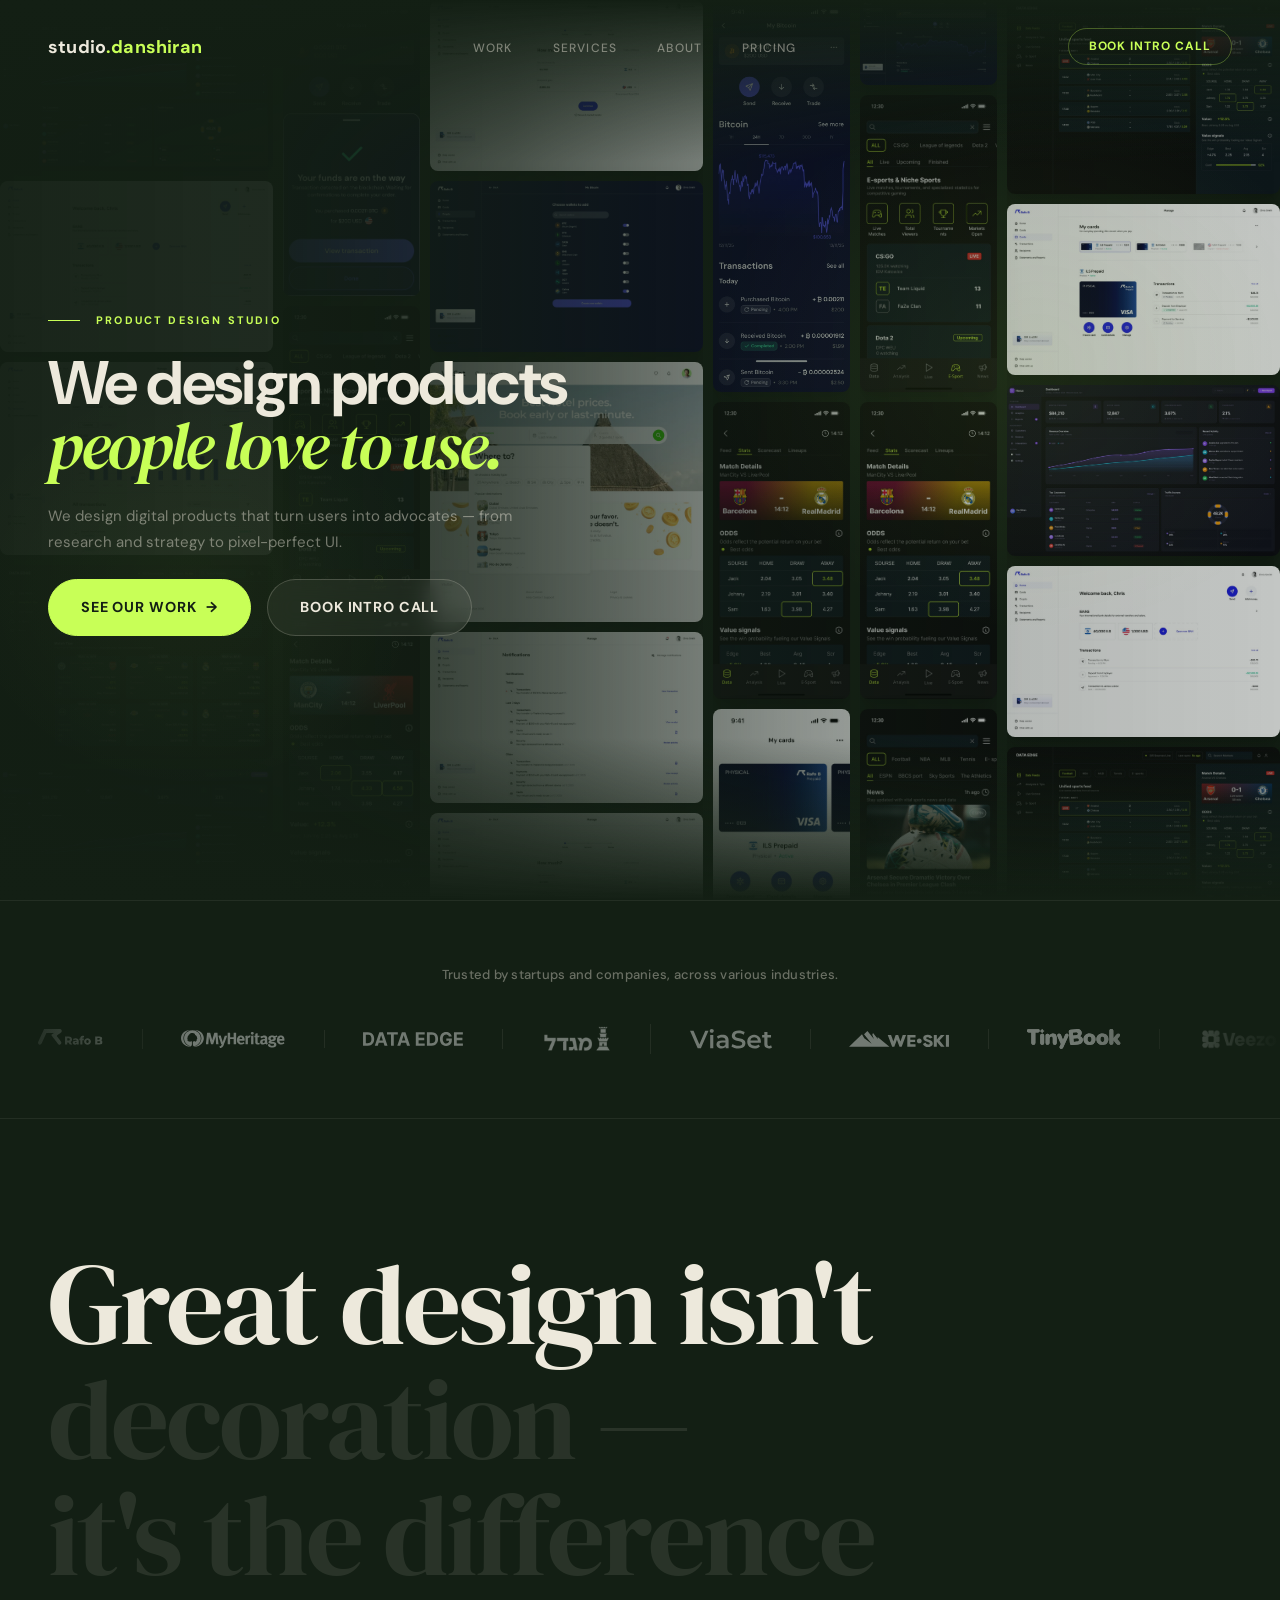
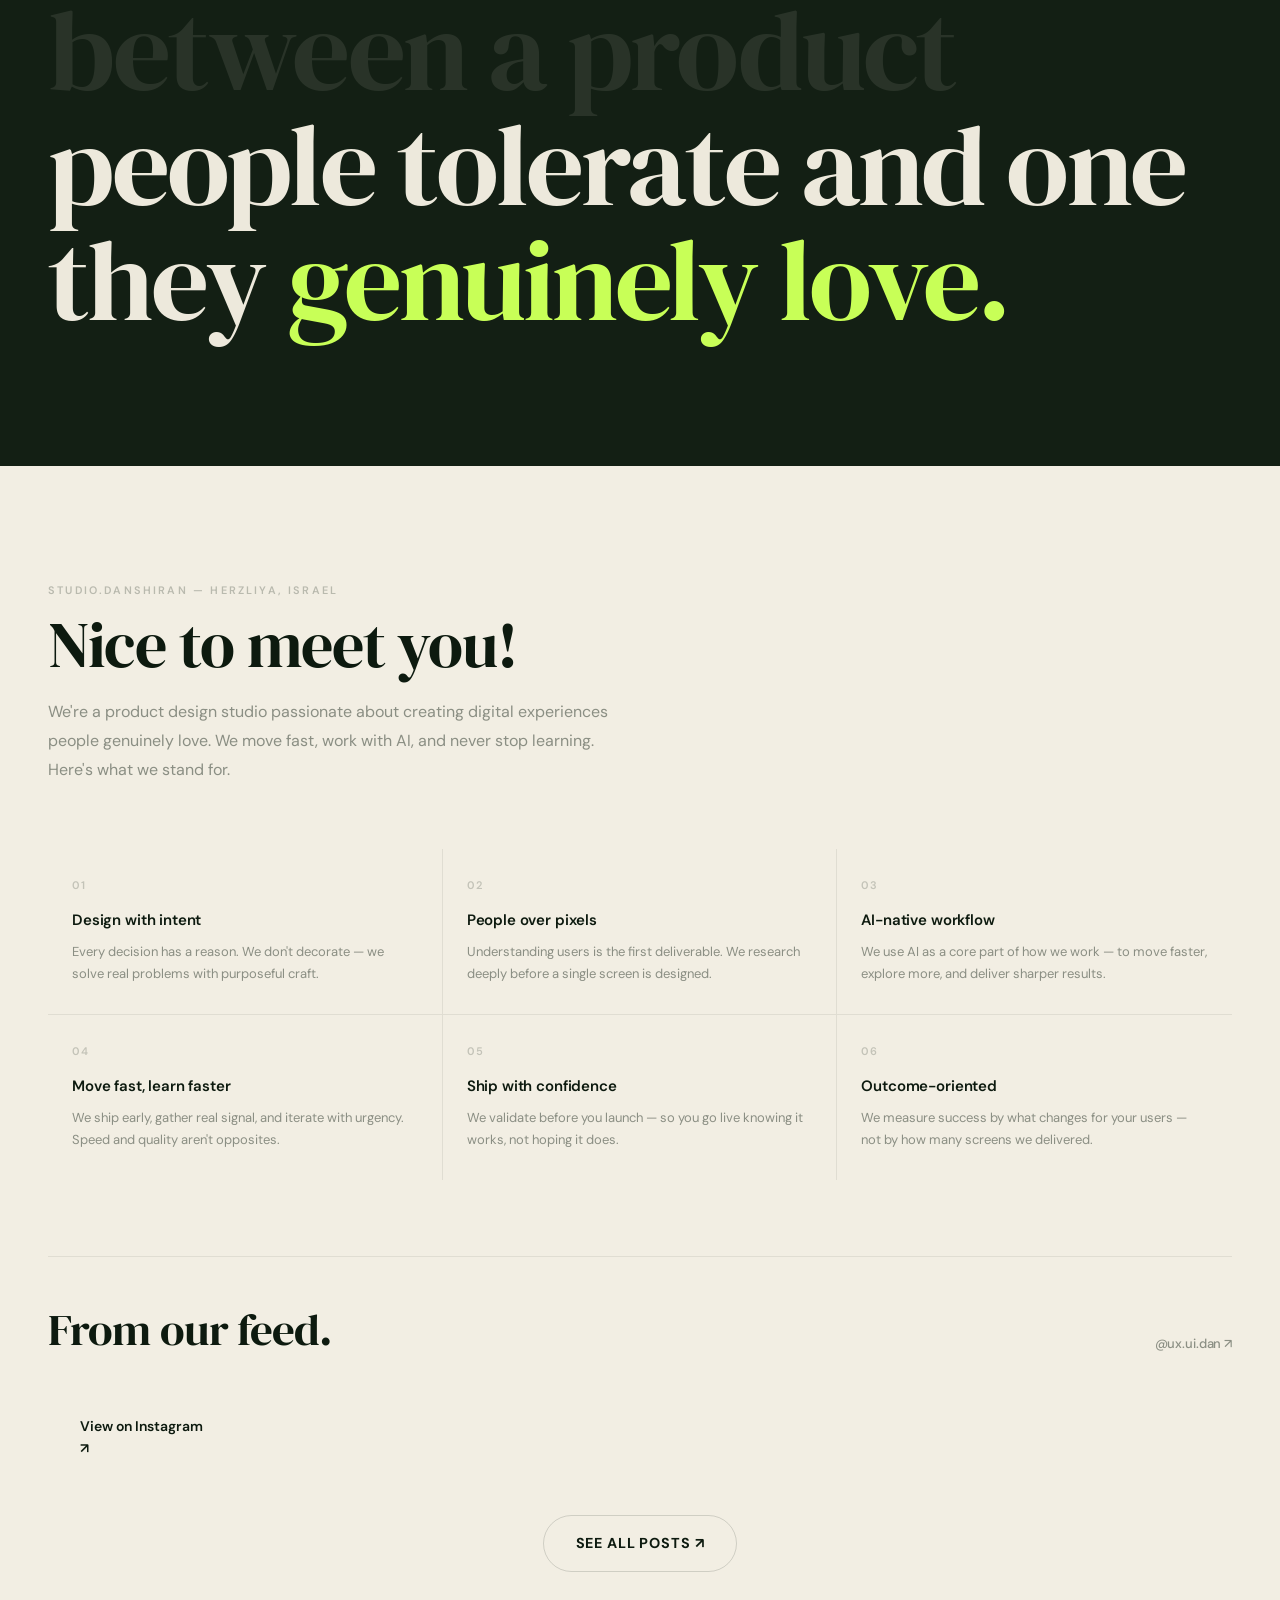
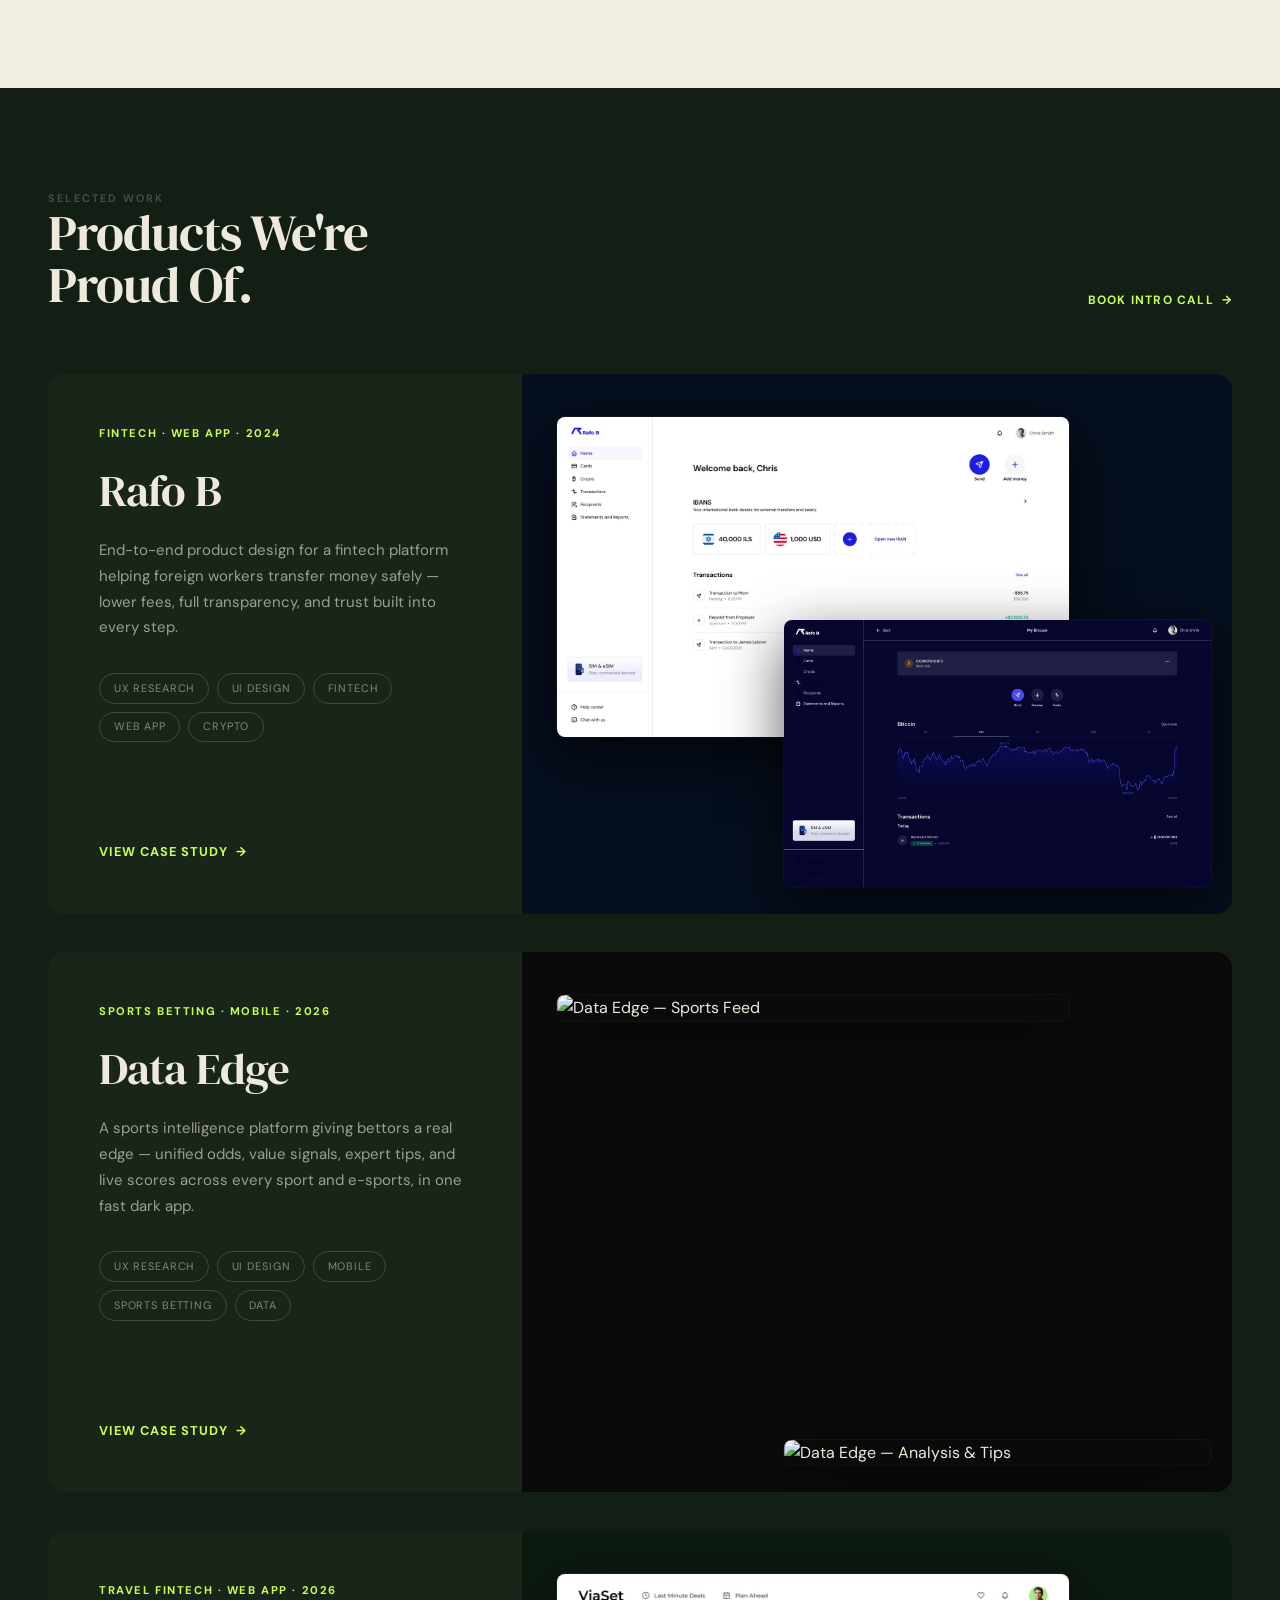
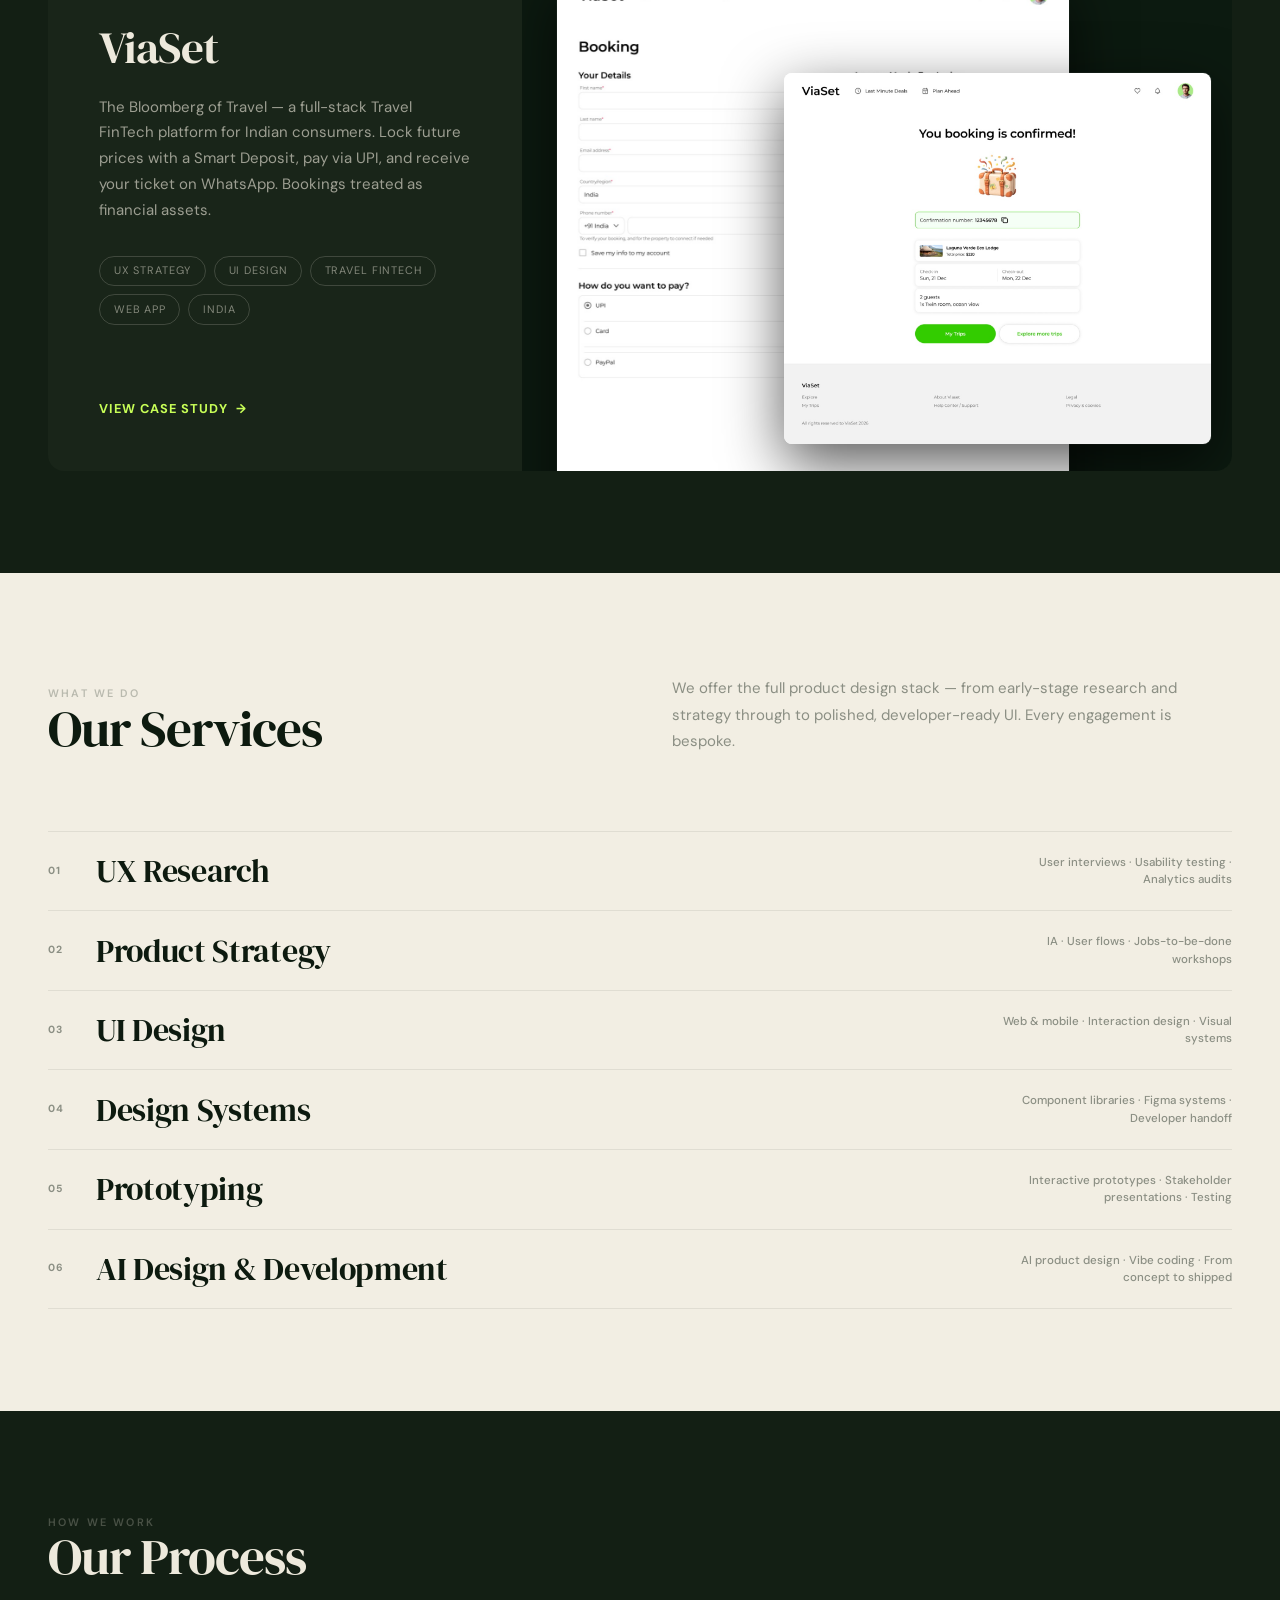
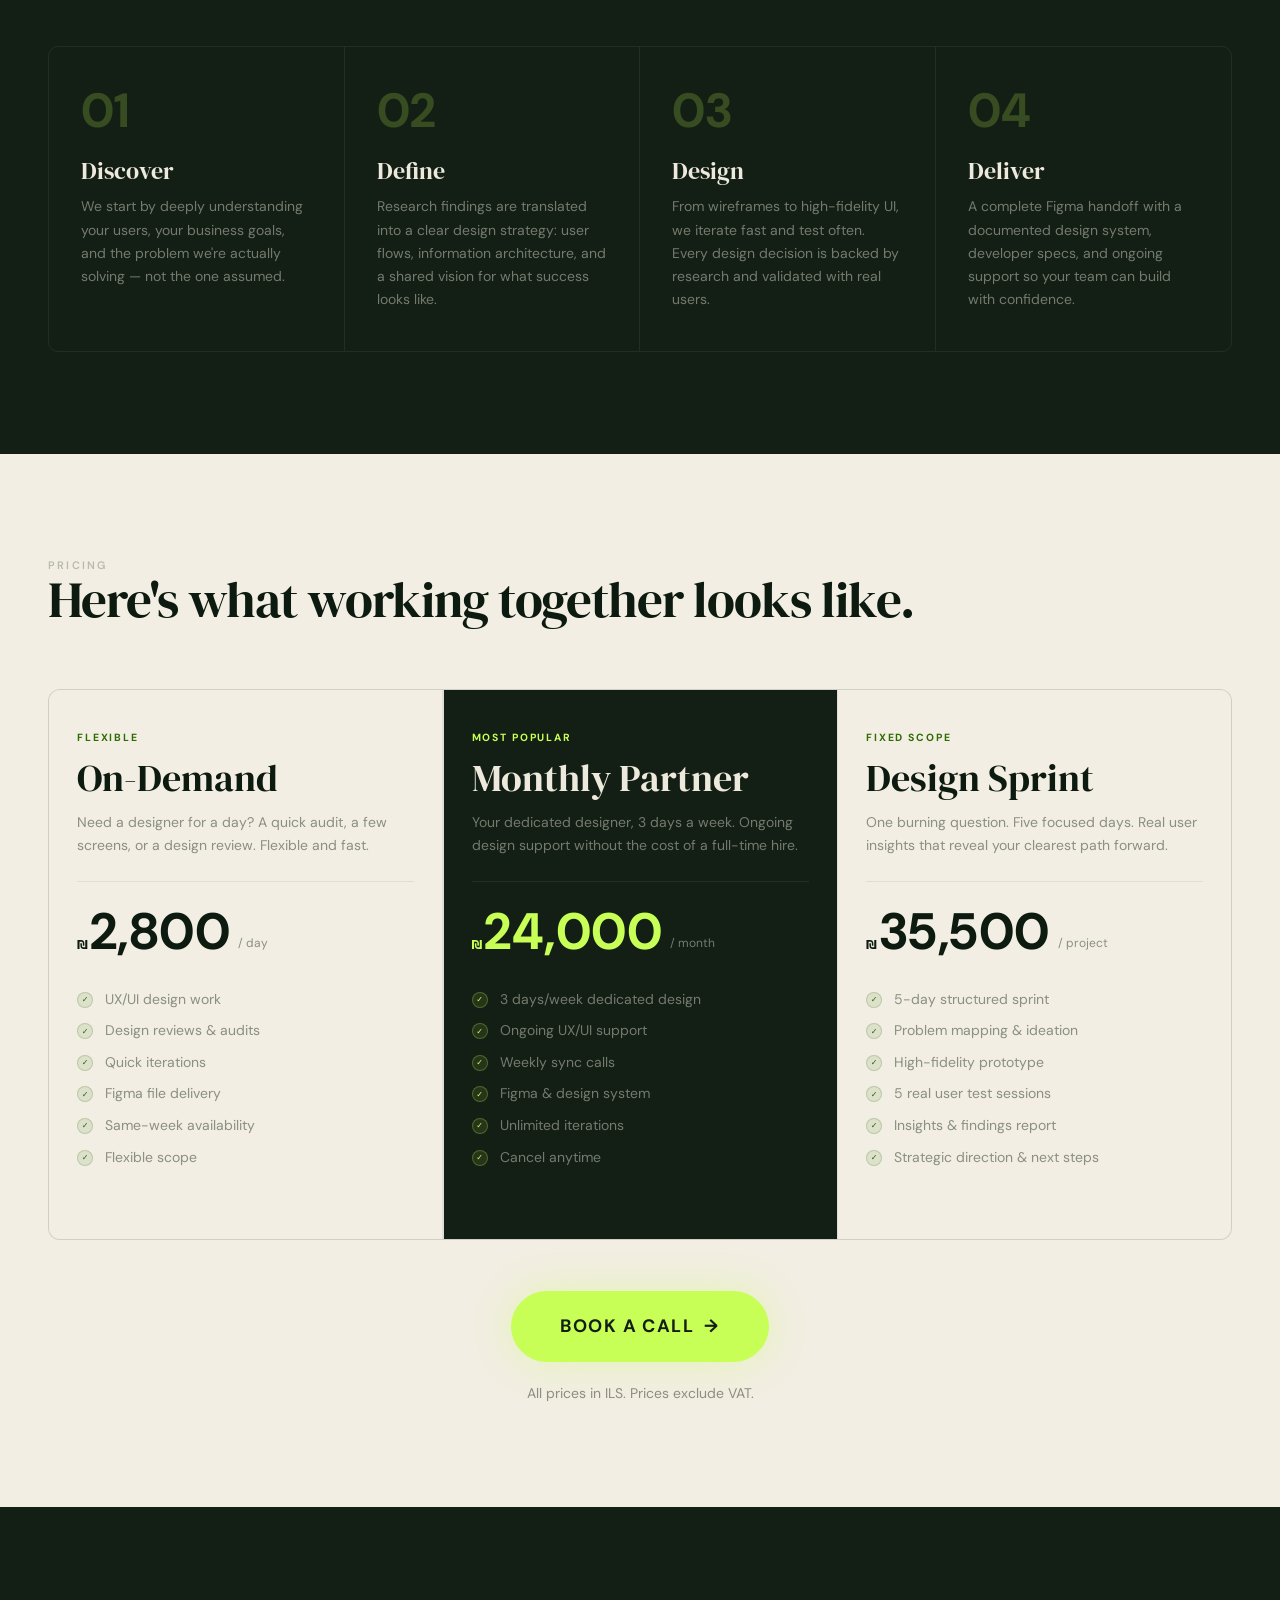
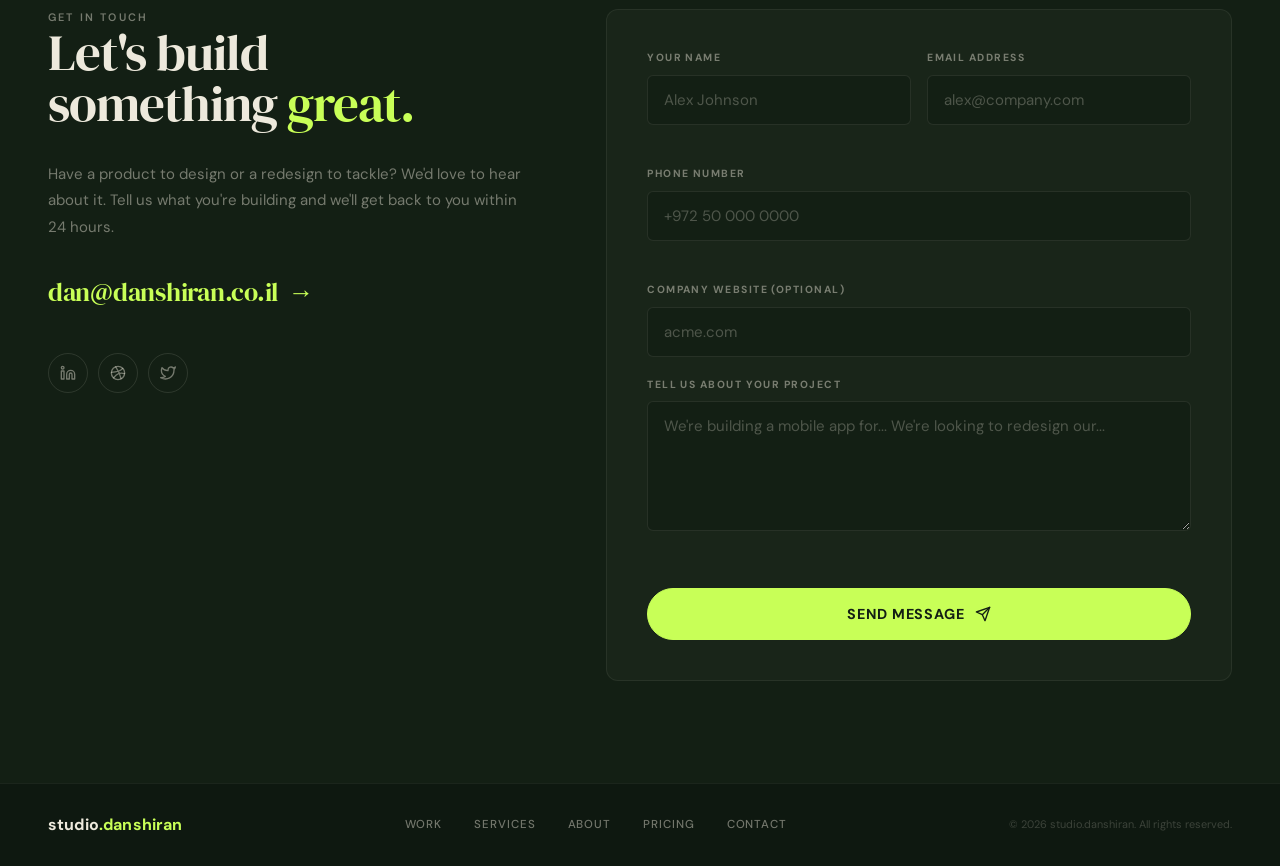
==== commit d76b0204: "Pricing updates, mobile hero improvements, and brand refresh - Switch all prices from USD ($) to ILS" ====
--- a/index.html
+++ b/index.html
@@ -128,7 +128,24 @@
         </div>
       </div>
 
-      <!-- Col 5: DESKTOP only — up fast -->
+      <!-- Col 5: MOBILE only — up slow -->
+      <div class="screens-col sc-mobile">
+        <div class="sc-track sc-up-slow">
+          <img src="images/My Bitcoin copy.jpg" class="sc-img" alt="">
+          <img src="images/case-studies/DATA EDGE/Mobile/E- Sport.jpg" class="sc-img" alt="">
+          <img src="images/case-studies/DATA EDGE/Mobile/Game screen-1.jpg" class="sc-img" alt="">
+          <img src="images/case-studies/DATA EDGE/Mobile/News screen.jpg" class="sc-img" alt="">
+          <img src="images/case-studies/DATA EDGE/Mobile/Main screen.jpg" class="sc-img" alt="">
+          <!-- duplicate -->
+          <img src="images/My Bitcoin copy.jpg" class="sc-img" alt="">
+          <img src="images/case-studies/DATA EDGE/Mobile/E- Sport.jpg" class="sc-img" alt="">
+          <img src="images/case-studies/DATA EDGE/Mobile/Game screen-1.jpg" class="sc-img" alt="">
+          <img src="images/case-studies/DATA EDGE/Mobile/News screen.jpg" class="sc-img" alt="">
+          <img src="images/case-studies/DATA EDGE/Mobile/Main screen.jpg" class="sc-img" alt="">
+        </div>
+      </div>
+
+      <!-- Col 6: DESKTOP only — up fast -->
       <div class="screens-col sc-desktop">
         <div class="sc-track sc-up-fast">
           <img src="images/Main-screen-drawer.jpg" class="sc-img" alt="">
@@ -155,7 +172,7 @@
   <!-- Text content -->
   <div class="wrap">
     <div class="hero-left">
-      <p class="hero-eyebrow">studio.danshiran — Product Design Studio</p>
+      <p class="hero-eyebrow">Product Design Studio</p>
       <h1 class="hero-name">
         We design products<br>
         <em class="hero-serif">people love to use.</em>
@@ -190,21 +207,21 @@
         <span class="logo-item"><img src="images/logos/Rafo B logo blue-15-15 2.svg" alt="Rafo B" /></span>
         <span class="logo-item logo-wide"><img src="images/logos/myheritage_logo_inverse 2.svg" alt="MyHeritage" /></span>
         <span class="logo-item"><img src="images/logos/DATA EDGE.svg" alt="Data Edge" /></span>
-        <span class="logo-item logo-xl"><img src="images/logos/Migdal.jpg" alt="Migdal" /></span>
+        <span class="logo-item logo-xl"><img src="images/logos/Migdal.png" alt="Migdal" /></span>
         <span class="logo-item"><img src="images/logos/ViaSet.svg" alt="ViaSet" /></span>
         <span class="logo-item"><img src="images/logos/WeSki lgoo.svg" alt="WeSki" /></span>
         <span class="logo-item"><img src="images/logos/TinyBook logo.svg" alt="TinyBook" /></span>
-        <span class="logo-item logo-xl"><img src="images/logos/Veezo logo.jpg" alt="Veezo" /></span>
+        <span class="logo-item logo-xl"><img src="images/logos/Veezo logo.png" alt="Veezo" /></span>
         <span class="logo-item"><img src="images/logos/Slice logo.svg" alt="Slice" /></span>
         <!-- Set 2 — duplicate for seamless loop -->
         <span class="logo-item"><img src="images/logos/Rafo B logo blue-15-15 2.svg" alt="Rafo B" /></span>
         <span class="logo-item logo-wide"><img src="images/logos/myheritage_logo_inverse 2.svg" alt="MyHeritage" /></span>
         <span class="logo-item"><img src="images/logos/DATA EDGE.svg" alt="Data Edge" /></span>
-        <span class="logo-item logo-xl"><img src="images/logos/Migdal.jpg" alt="Migdal" /></span>
+        <span class="logo-item logo-xl"><img src="images/logos/Migdal.png" alt="Migdal" /></span>
         <span class="logo-item"><img src="images/logos/ViaSet.svg" alt="ViaSet" /></span>
         <span class="logo-item"><img src="images/logos/WeSki lgoo.svg" alt="WeSki" /></span>
         <span class="logo-item"><img src="images/logos/TinyBook logo.svg" alt="TinyBook" /></span>
-        <span class="logo-item logo-xl"><img src="images/logos/Veezo logo.jpg" alt="Veezo" /></span>
+        <span class="logo-item logo-xl"><img src="images/logos/Veezo logo.png" alt="Veezo" /></span>
         <span class="logo-item"><img src="images/logos/Slice logo.svg" alt="Slice" /></span>
       </div>
     </div>
@@ -521,7 +538,7 @@
         <h3 class="price-name">On-Demand</h3>
         <p class="price-desc">Need a designer for a day? A quick audit, a few screens, or a design review. Flexible and fast.</p>
         <div class="price-line">
-          <div class="price-amount">$750</div>
+          <div class="price-amount"><span class="currency">₪</span>2,800</div>
           <span class="price-period">/ day</span>
         </div>
         <ul class="price-features">
@@ -540,7 +557,7 @@
         <h3 class="price-name">Monthly Partner</h3>
         <p class="price-desc">Your dedicated designer, 3 days a week. Ongoing design support without the cost of a full-time hire.</p>
         <div class="price-line">
-          <div class="price-amount">$6,500</div>
+          <div class="price-amount"><span class="currency">₪</span>24,000</div>
           <span class="price-period">/ month</span>
         </div>
         <ul class="price-features">
@@ -557,18 +574,18 @@
       <div class="price-card reveal" data-d="3">
         <p class="price-tier">Fixed Scope</p>
         <h3 class="price-name">Design Sprint</h3>
-        <p class="price-desc">One clear problem. Two focused weeks. A complete, tested, developer-ready solution.</p>
+        <p class="price-desc">One burning question. Five focused days. Real user insights that reveal your clearest path forward.</p>
         <div class="price-line">
-          <div class="price-amount">$10,500</div>
+          <div class="price-amount"><span class="currency">₪</span>35,500</div>
           <span class="price-period">/ project</span>
         </div>
         <ul class="price-features">
-          <li class="price-feat"><span class="feat-check">✓</span> 2-week engagement</li>
-          <li class="price-feat"><span class="feat-check">✓</span> Research &amp; strategy</li>
-          <li class="price-feat"><span class="feat-check">✓</span> Up to 30 screens</li>
-          <li class="price-feat"><span class="feat-check">✓</span> Figma file &amp; handoff</li>
-          <li class="price-feat"><span class="feat-check">✓</span> 2 rounds of revisions</li>
-          <li class="price-feat"><span class="feat-check">✓</span> Clear scope &amp; timeline</li>
+          <li class="price-feat"><span class="feat-check">✓</span> 5-day structured sprint</li>
+          <li class="price-feat"><span class="feat-check">✓</span> Problem mapping &amp; ideation</li>
+          <li class="price-feat"><span class="feat-check">✓</span> High-fidelity prototype</li>
+          <li class="price-feat"><span class="feat-check">✓</span> 5 real user test sessions</li>
+          <li class="price-feat"><span class="feat-check">✓</span> Insights &amp; findings report</li>
+          <li class="price-feat"><span class="feat-check">✓</span> Strategic direction &amp; next steps</li>
         </ul>
       </div>
 
@@ -578,7 +595,7 @@
       <a href="#contact" class="btn btn-lime" style="font-size:1.125rem; font-weight:700; padding:1.25rem 3rem; letter-spacing:0.08em; box-shadow: 0 0 40px rgba(200,255,87,0.35);">
         Book a call <span class="arr">→</span>
       </a>
-      <p class="pricing-note" style="margin-top:1.25rem;">All prices in USD. Invoiced in ILS at the current exchange rate. Prices exclude VAT.</p>
+      <p class="pricing-note" style="margin-top:1.25rem;">All prices in ILS. Prices exclude VAT.</p>
     </div>
   </div>
 </section>
@@ -629,7 +646,9 @@
 
       <!-- Right: form -->
       <div class="form-box reveal" data-d="2">
-        <form id="contactForm" action="https://formspree.io/f/REPLACE_WITH_YOUR_FORMSPREE_ID" method="POST" novalidate>
+        <form id="contactForm" name="contact" method="POST" data-netlify="true" netlify-honeypot="bot-field" novalidate>
+          <input type="hidden" name="form-name" value="contact" />
+          <p class="hidden" style="display:none;"><input name="bot-field" /></p>
 
           <div class="fr">
             <div class="fg">
@@ -840,7 +859,25 @@
         e.preventDefault();
         var firstErr = form.querySelector('.is-invalid');
         if (firstErr) firstErr.scrollIntoView({ behavior: 'smooth', block: 'center' });
+        return;
       }
+
+      e.preventDefault();
+      var btn = document.getElementById('submitBtn');
+      btn.disabled = true;
+      btn.textContent = 'Sending…';
+
+      fetch('/', {
+        method: 'POST',
+        headers: { 'Content-Type': 'application/x-www-form-urlencoded' },
+        body: new URLSearchParams(new FormData(form)).toString()
+      }).then(function () {
+        form.innerHTML = '<div style="text-align:center;padding:3rem 1rem;"><p style="font-family:var(--f-disp);font-size:2rem;color:var(--cream);margin-bottom:1rem;">Message sent ✓</p><p style="color:var(--m-dk);font-size:0.95rem;">Thanks! We\'ll get back to you within 24 hours.</p></div>';
+      }).catch(function () {
+        btn.disabled = false;
+        btn.textContent = 'Send Message →';
+        alert('Something went wrong. Please email us directly at dan@danshiran.co.il');
+      });
     });
   })();
 </script>
--- a/css/styles.css
+++ b/css/styles.css
@@ -936,6 +936,7 @@
 .logos-headline {
   text-align: center;
   margin-bottom: clamp(1.5rem, 3vw, 2.5rem);
+  padding: 0 1.5rem;
 }
 .logos-headline p {
   font-size: 0.8125rem;
@@ -968,7 +969,7 @@
   align-items: center;
   white-space: nowrap;
   gap: 0;
-  animation: logoScroll 30s linear infinite;
+  animation: logoScroll 18s linear infinite;
 }
 
 .logo-item {
@@ -1588,6 +1589,7 @@
 .price-card.featured .price-amount { color: var(--lime); }
 .price-line { display: flex; align-items: flex-end; gap: 0.5rem; margin-bottom: 2rem; }
 .price-period { font-size: 0.75rem; color: var(--m-lt); padding-bottom: 0.35em; }
+.currency { font-size: 0.75rem; font-weight: 700; vertical-align: baseline; margin-right: 0.1em; }
 .price-card.featured .price-period { color: var(--m-dk); }
 
 .price-features { display: flex; flex-direction: column; gap: 0.75rem; flex: 1; margin-bottom: 2rem; }
@@ -1638,7 +1640,7 @@
   align-items: start;
 }
 
-.contact-desc { font-size: 0.9375rem; color: var(--m-dk); line-height: 1.75; margin-bottom: 2rem; }
+.contact-desc { font-size: 0.9375rem; color: var(--m-dk); line-height: 1.75; margin-top: 2rem; margin-bottom: 2rem; }
 
 .contact-email-link {
   font-family: var(--f-disp);
@@ -1940,8 +1942,8 @@
   /* ---- Hero mobile fix ---- */
   #hero {
     height: auto;
-    min-height: 100svh;
-    padding: 0 0 3.5rem;
+    min-height: 85svh;
+    padding: 0 0 3rem;
     align-items: flex-end;   /* text sits at the bottom */
   }
 
@@ -1961,12 +1963,9 @@
   /* Hide eyebrow on mobile */
   .hero-eyebrow { display: none; }
 
-  /* Show only 3 columns on mobile (hide 1st and 5th) */
-  .screens-col:nth-child(1),
-  .screens-col:nth-child(5) { display: none; }
-
-  /* Make the 3 remaining columns equal and fill full width */
-  .screens-col { flex: 1 !important; }
+  /* Show only mobile-screen columns on mobile */
+  .sc-desktop { display: none !important; }
+  .sc-mobile { flex: 1 !important; }
 
   /* Slow down animations slightly for seamless look on smaller screens */
   .sc-up-slow  { animation-duration: 55s; }
@@ -1993,6 +1992,9 @@
   .screens-cols { gap: 2px; }
   .sc-track { gap: 2px; }
   .sc-img { border-radius: 4px; }
+
+  /* Speed up logo carousel on mobile */
+  .logos-inner { animation-duration: 6s; }
 
   /* ---- Everything else ---- */
   .cs-card {
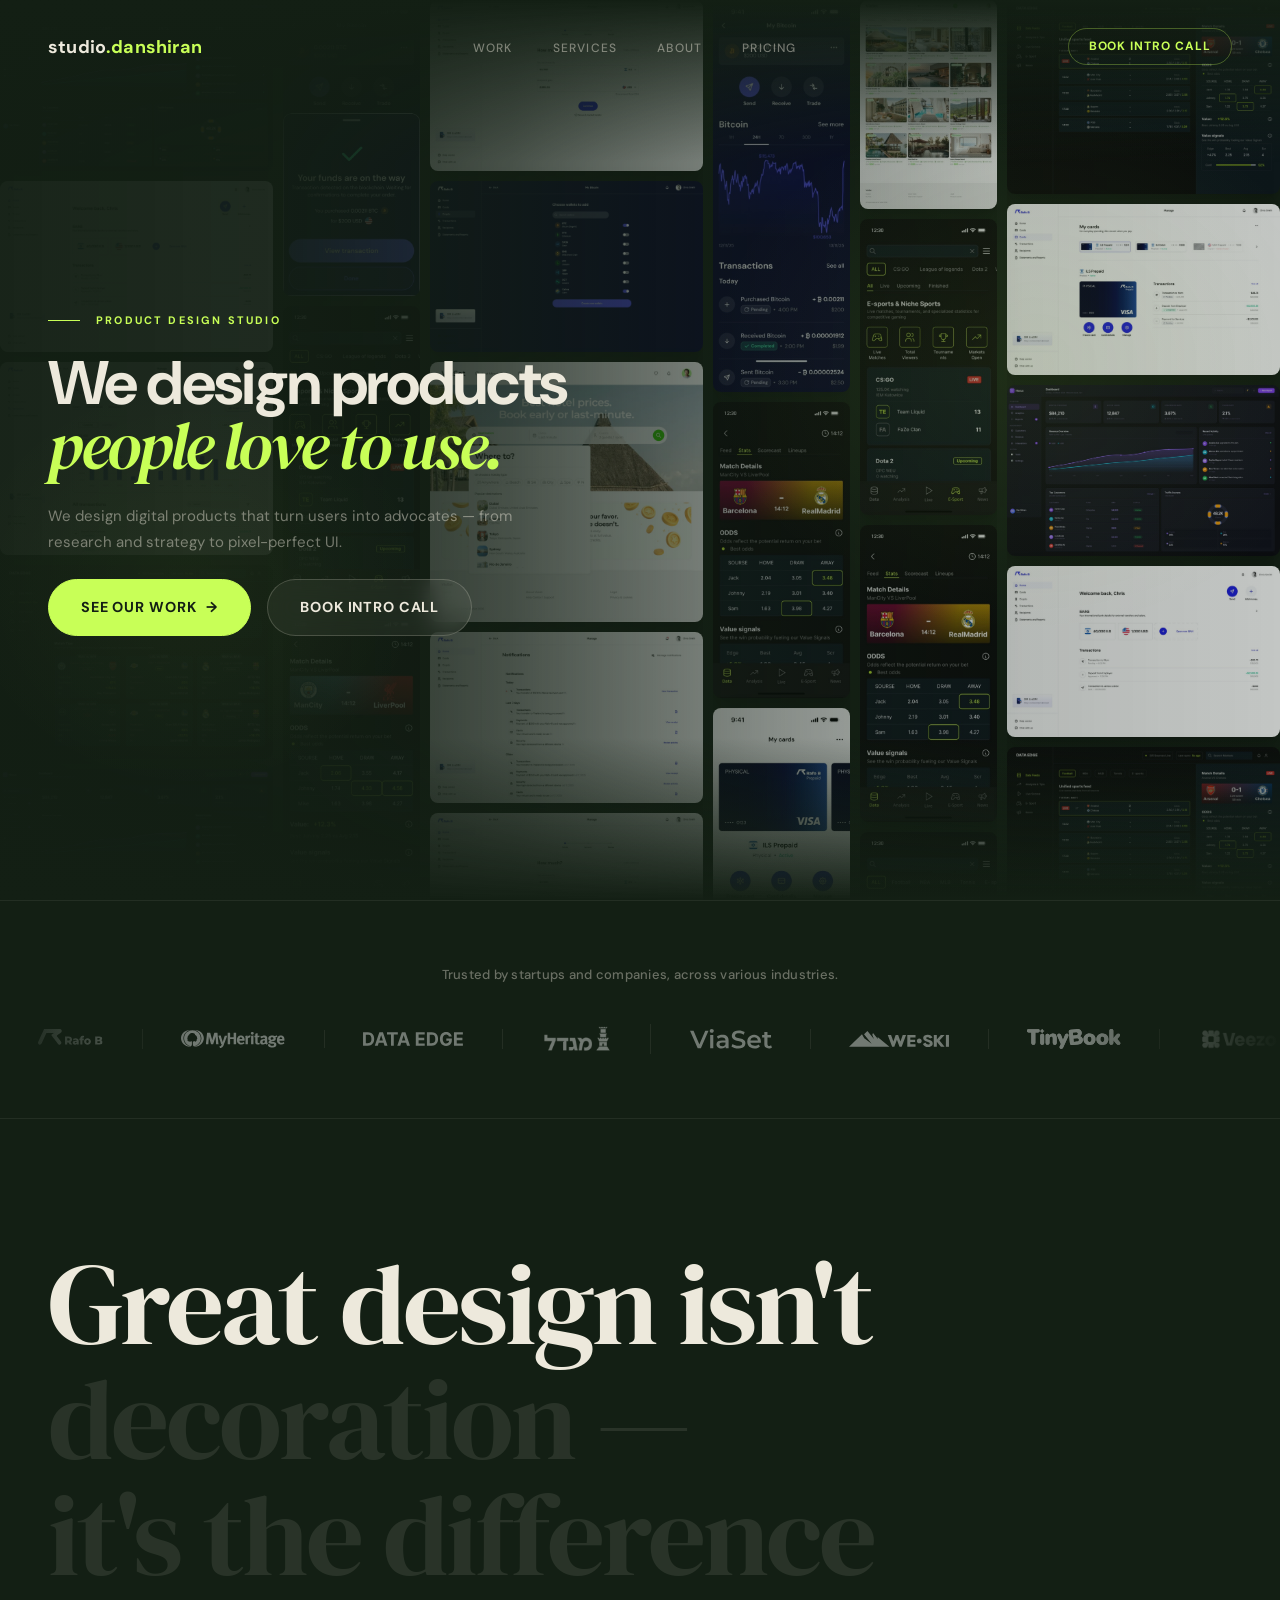
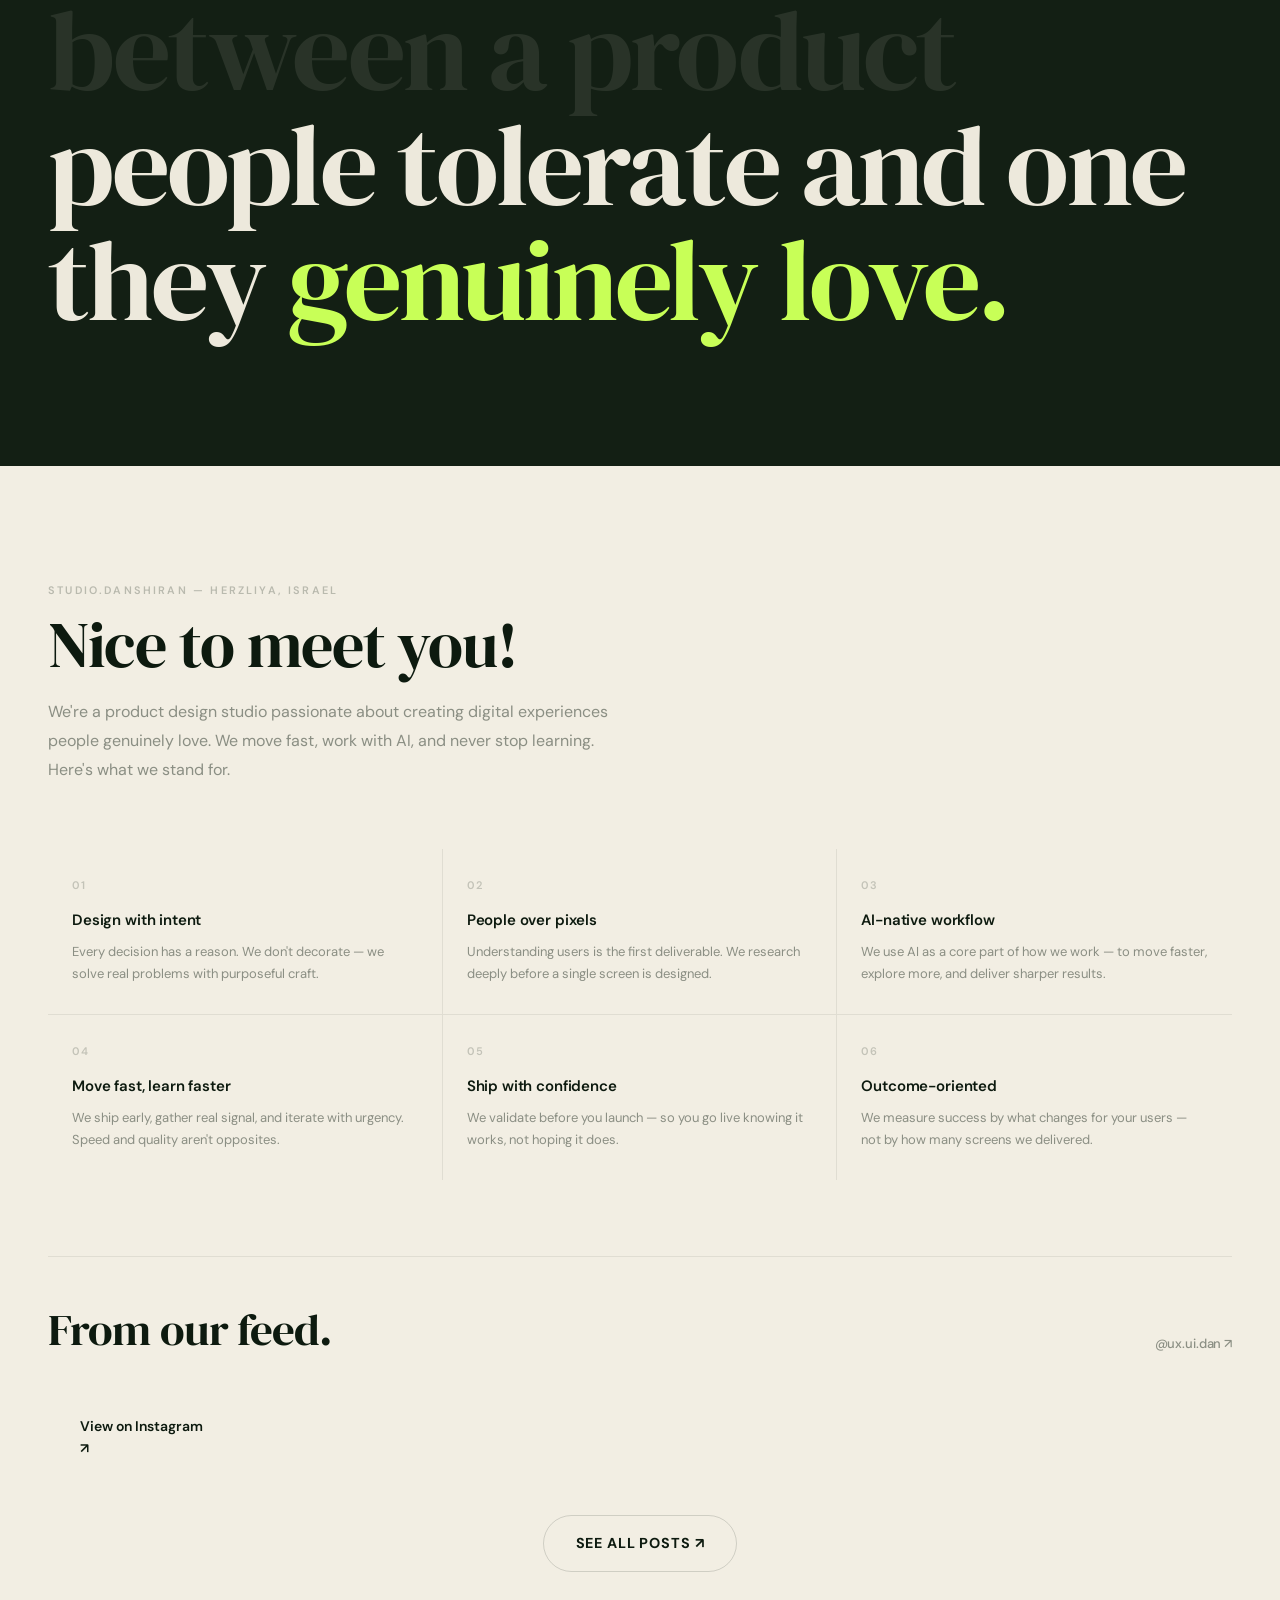
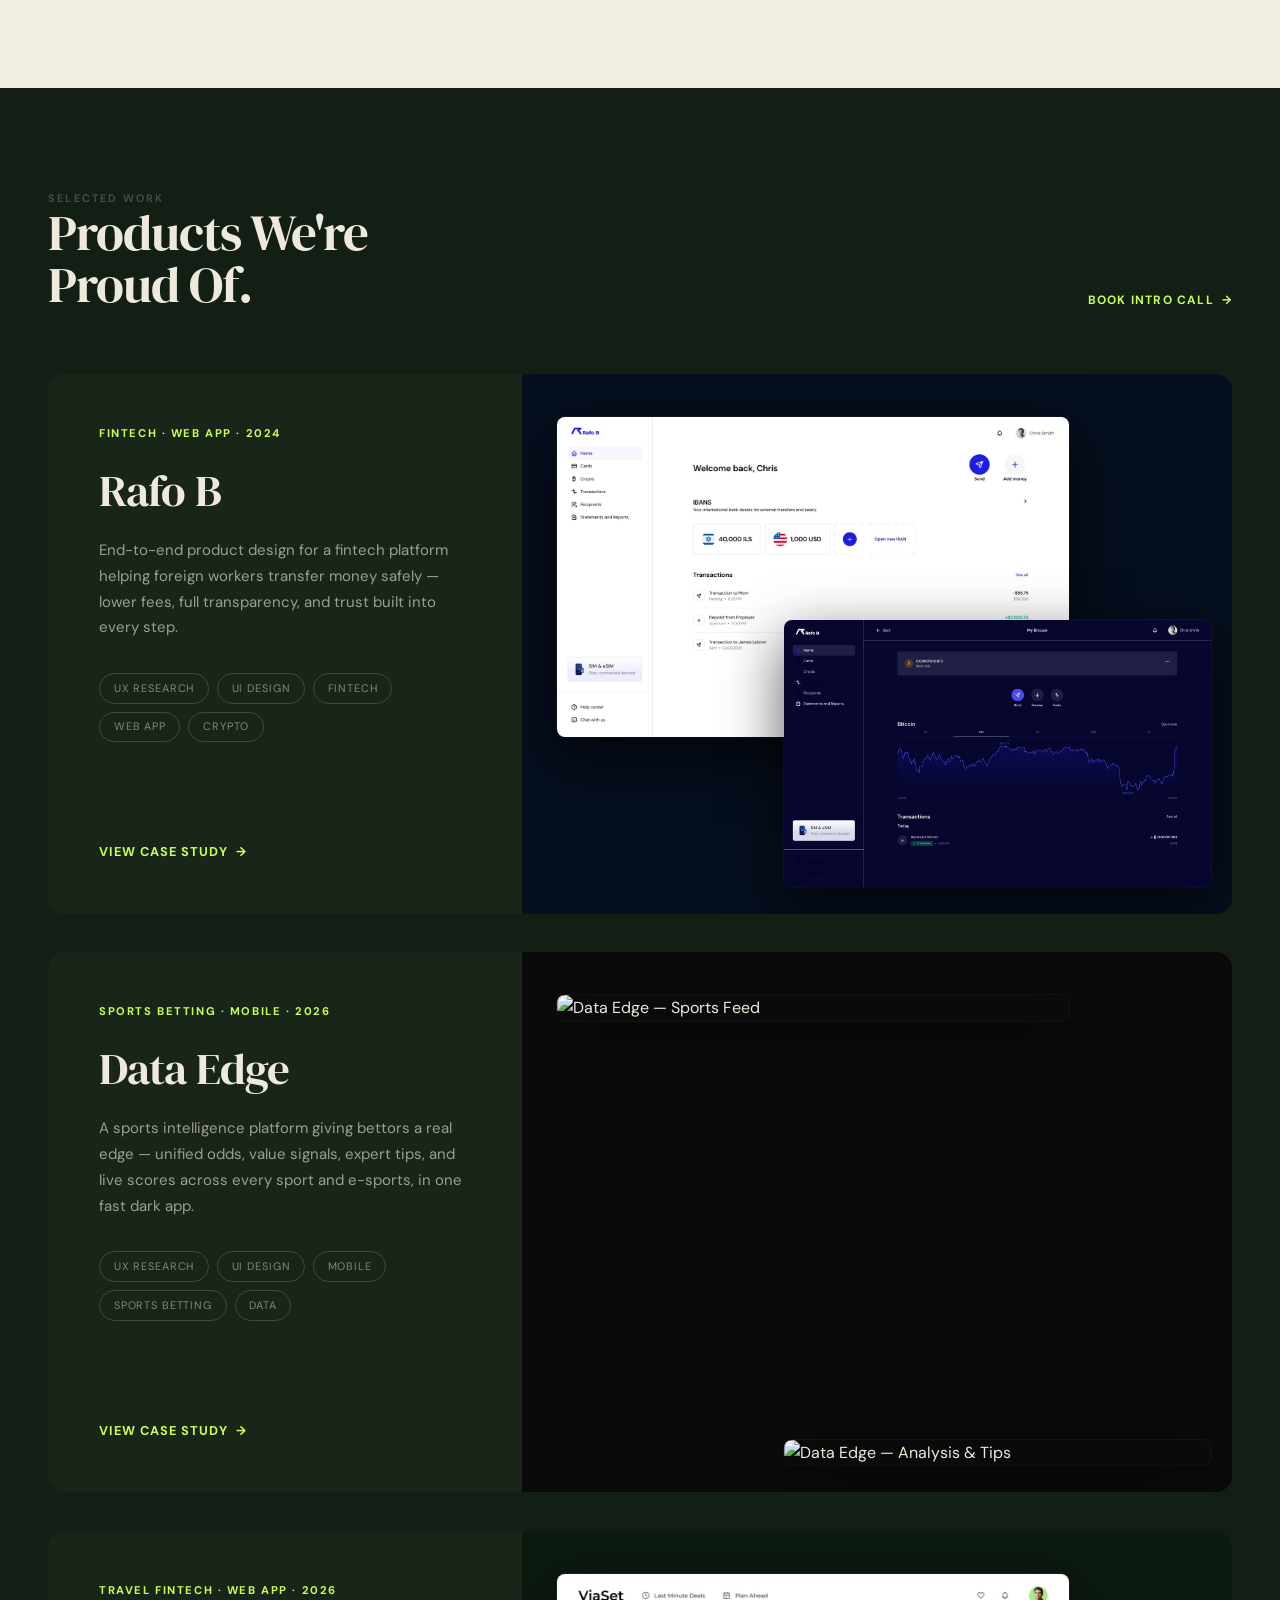
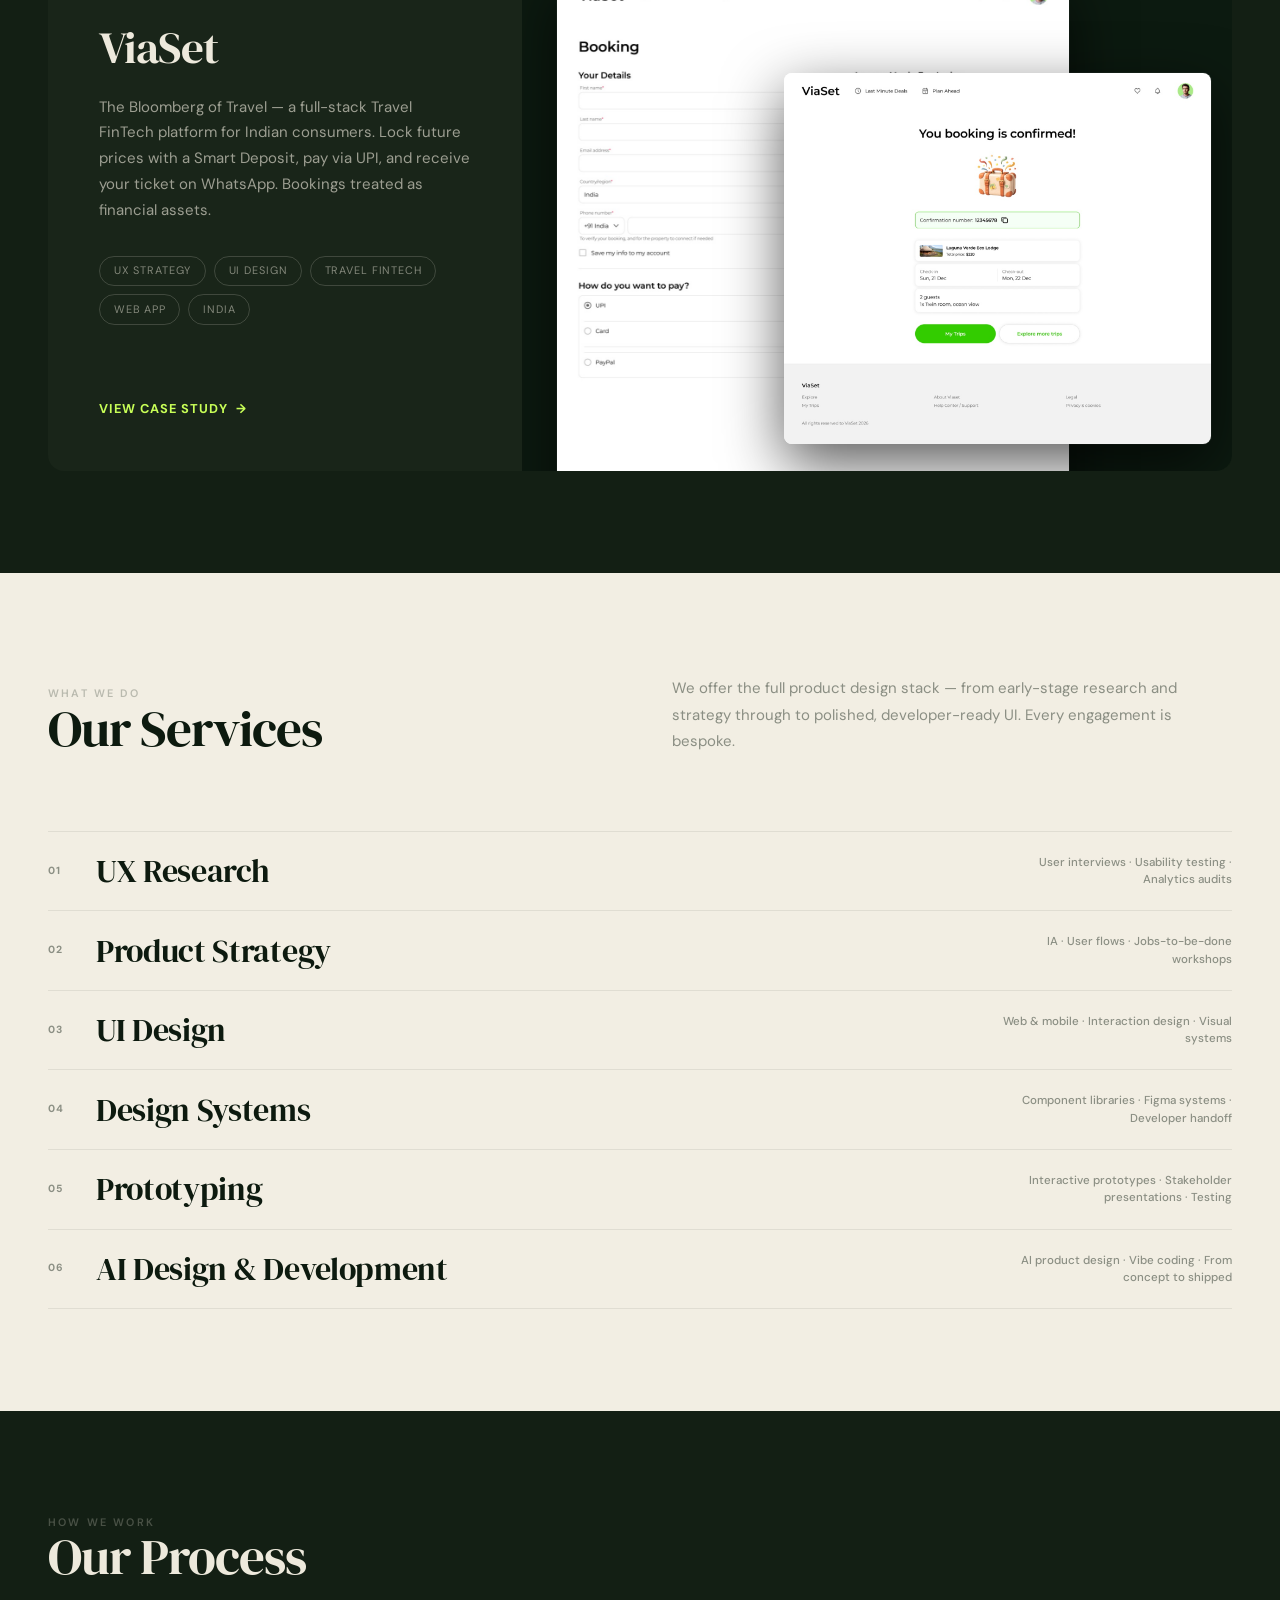
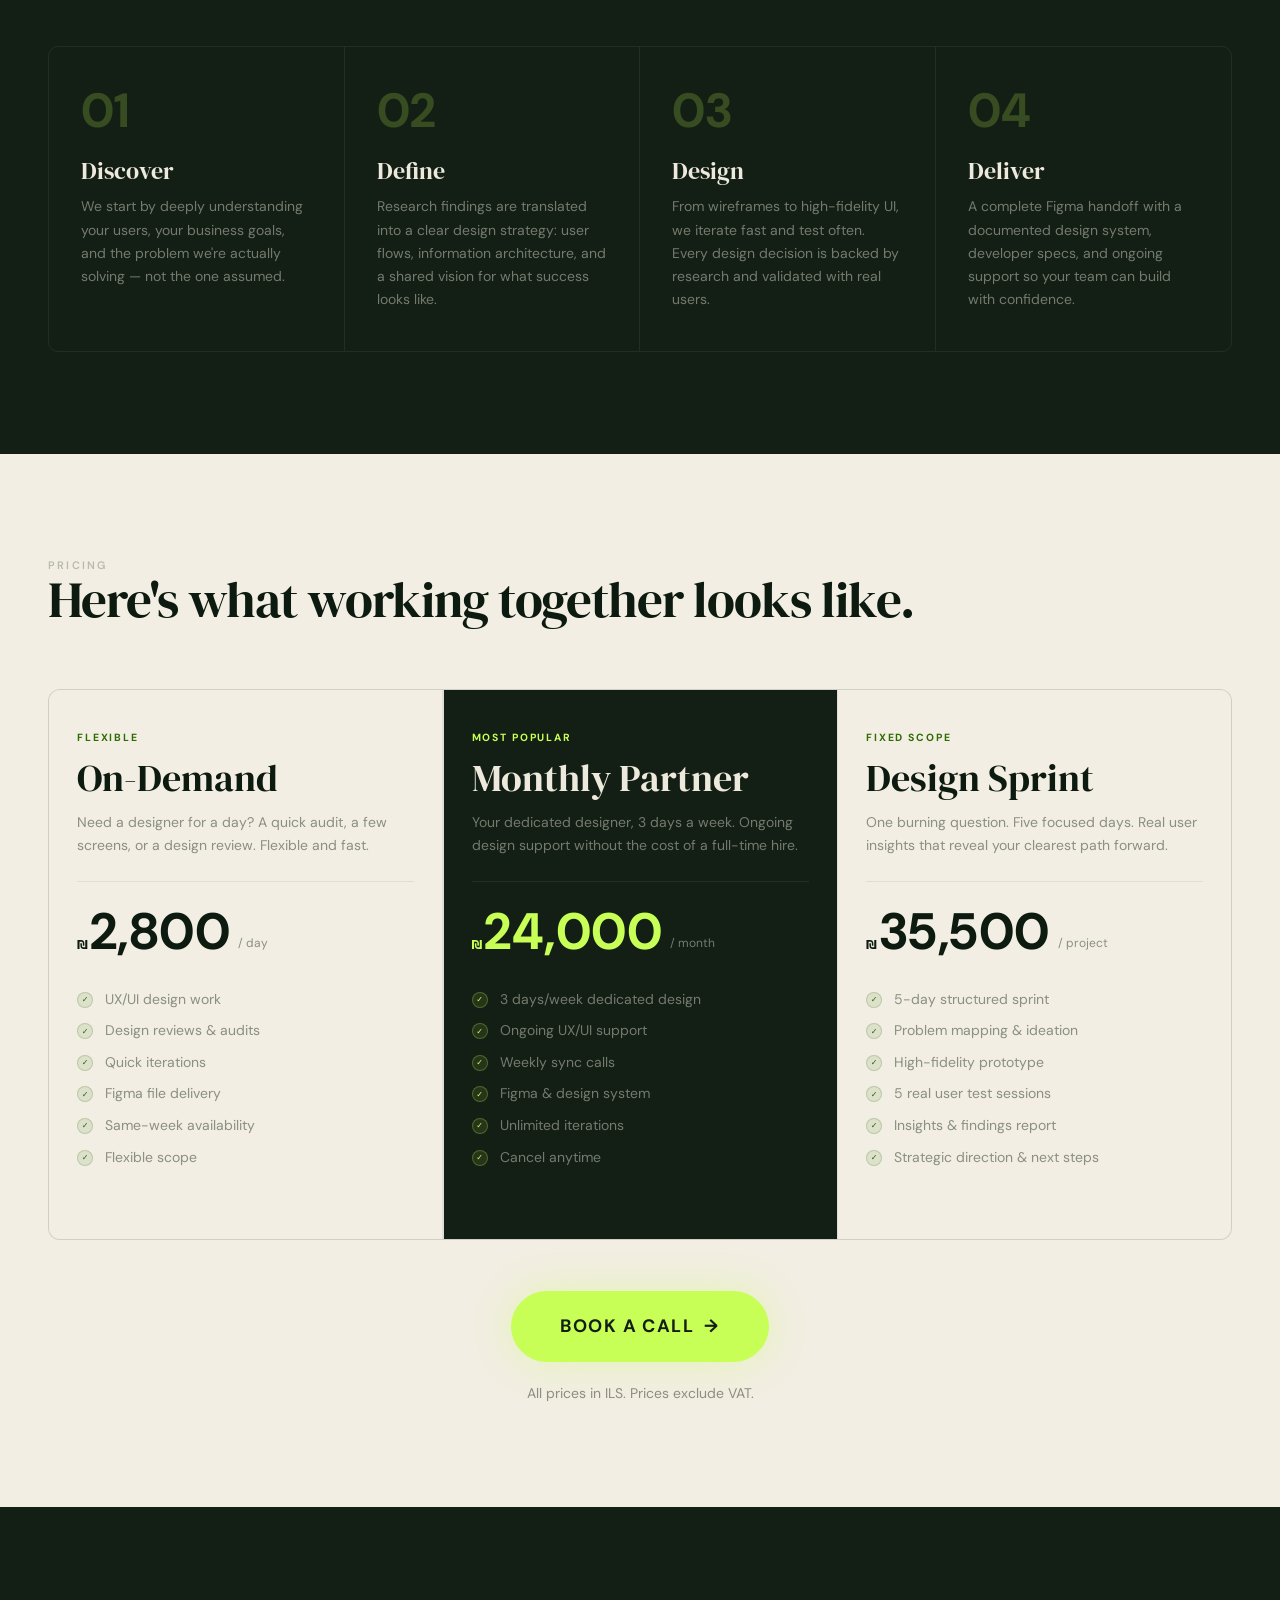
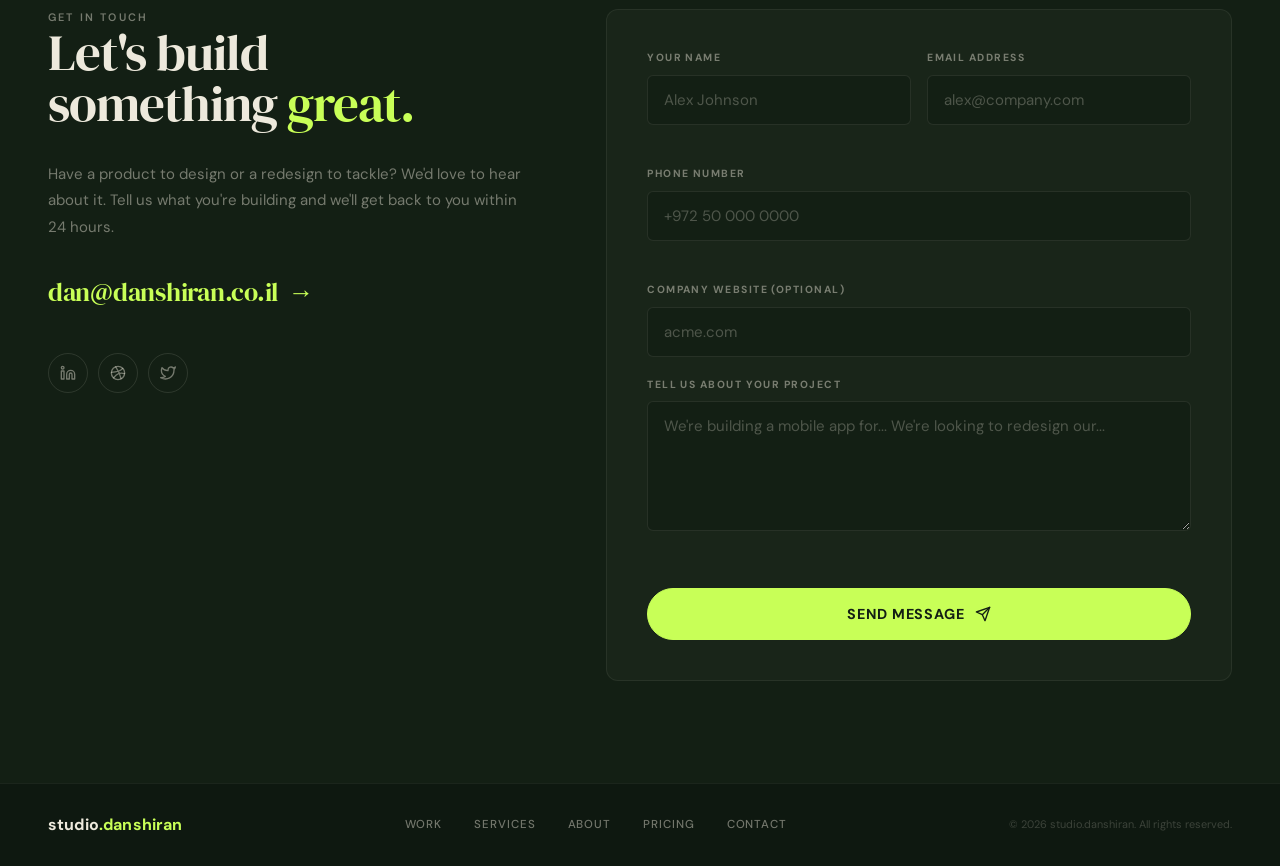
==== commit 6413a467: "Optimise mobile hero images for faster load time - Resize all 10 sc-mobile hero images from 645px to" ====
--- a/index.html
+++ b/index.html
@@ -131,17 +131,17 @@
       <!-- Col 5: MOBILE only — up slow -->
       <div class="screens-col sc-mobile">
         <div class="sc-track sc-up-slow">
-          <img src="images/My Bitcoin copy.jpg" class="sc-img" alt="">
-          <img src="images/case-studies/DATA EDGE/Mobile/E- Sport.jpg" class="sc-img" alt="">
-          <img src="images/case-studies/DATA EDGE/Mobile/Game screen-1.jpg" class="sc-img" alt="">
-          <img src="images/case-studies/DATA EDGE/Mobile/News screen.jpg" class="sc-img" alt="">
-          <img src="images/case-studies/DATA EDGE/Mobile/Main screen.jpg" class="sc-img" alt="">
+          <img src="images/mobile/ViaSet-anytime.jpg" class="sc-img" alt="">
+          <img src="images/mobile/E-Sport.jpg" class="sc-img" alt="">
+          <img src="images/mobile/Game screen-1.jpg" class="sc-img" alt="">
+          <img src="images/mobile/News screen.jpg" class="sc-img" alt="">
+          <img src="images/mobile/Main screen.jpg" class="sc-img" alt="">
           <!-- duplicate -->
-          <img src="images/My Bitcoin copy.jpg" class="sc-img" alt="">
-          <img src="images/case-studies/DATA EDGE/Mobile/E- Sport.jpg" class="sc-img" alt="">
-          <img src="images/case-studies/DATA EDGE/Mobile/Game screen-1.jpg" class="sc-img" alt="">
-          <img src="images/case-studies/DATA EDGE/Mobile/News screen.jpg" class="sc-img" alt="">
-          <img src="images/case-studies/DATA EDGE/Mobile/Main screen.jpg" class="sc-img" alt="">
+          <img src="images/mobile/ViaSet-anytime.jpg" class="sc-img" alt="">
+          <img src="images/mobile/E-Sport.jpg" class="sc-img" alt="">
+          <img src="images/mobile/Game screen-1.jpg" class="sc-img" alt="">
+          <img src="images/mobile/News screen.jpg" class="sc-img" alt="">
+          <img src="images/mobile/Main screen.jpg" class="sc-img" alt="">
         </div>
       </div>
 
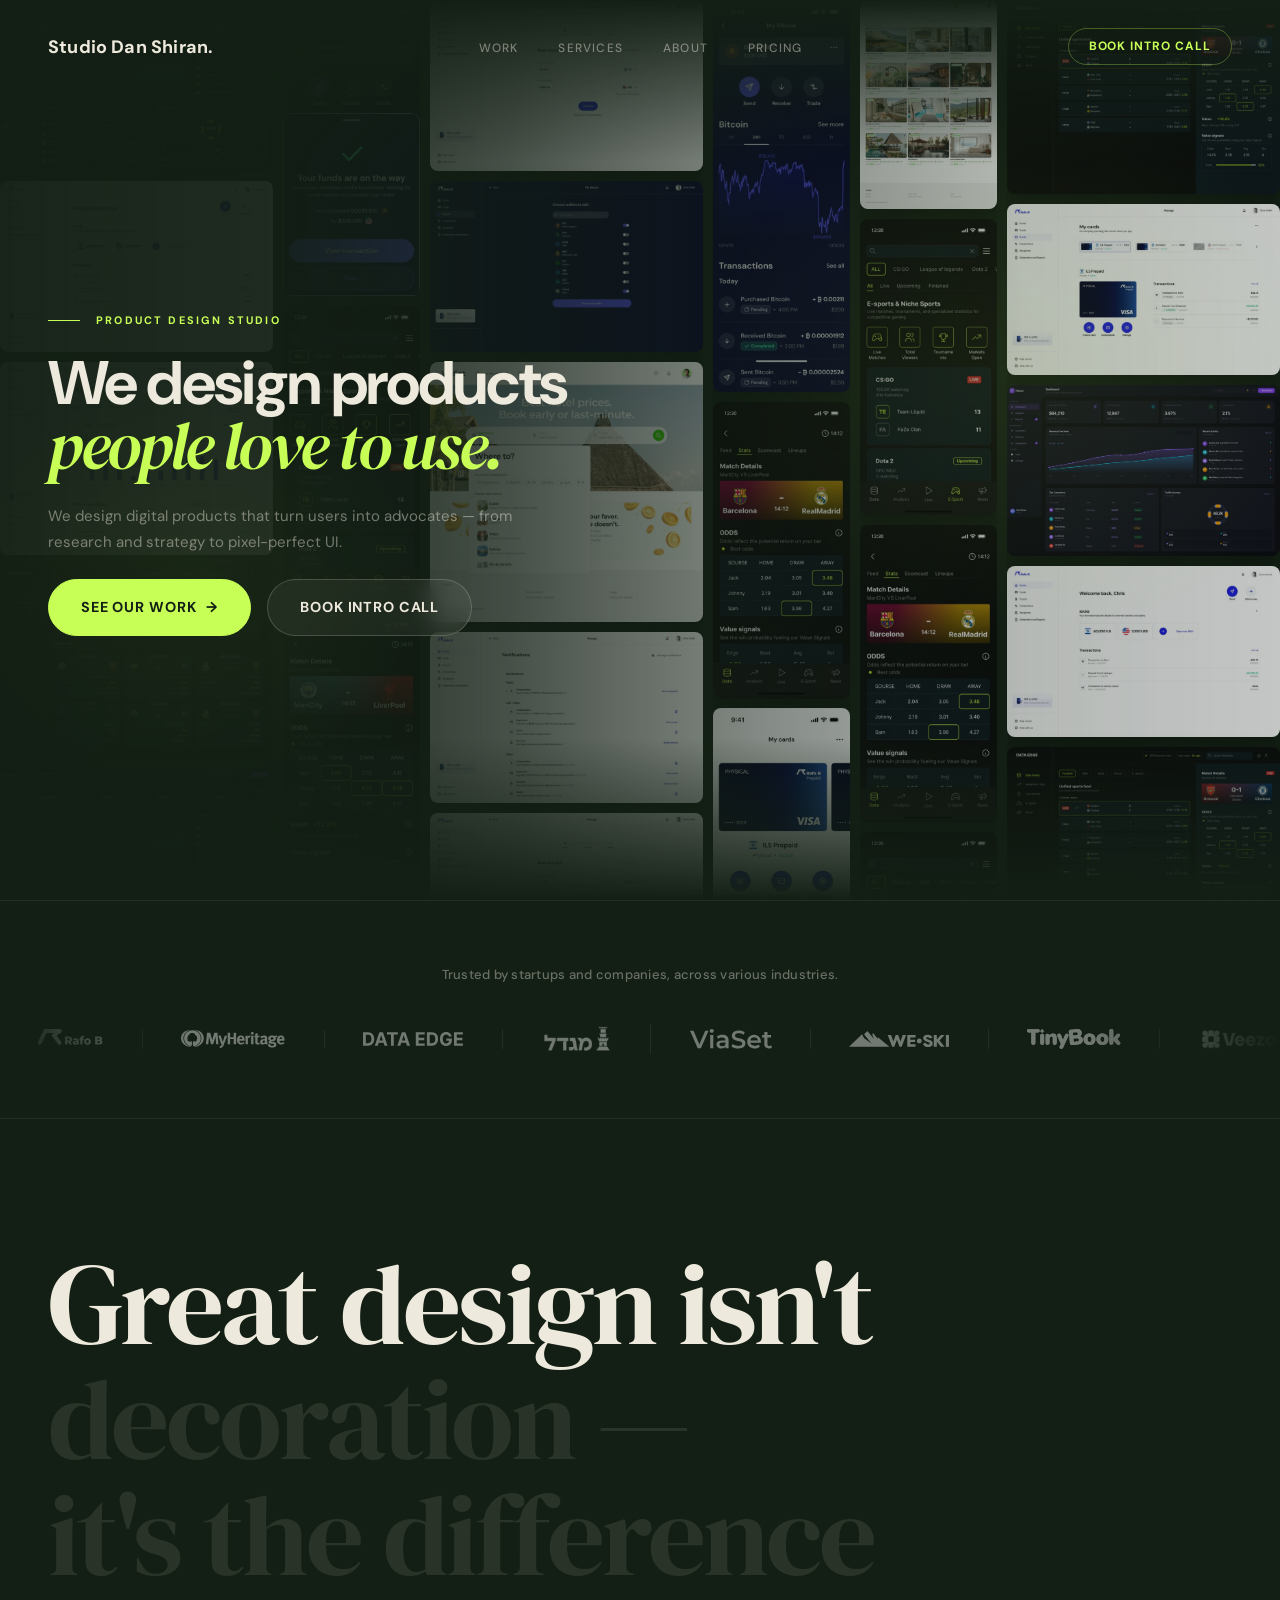
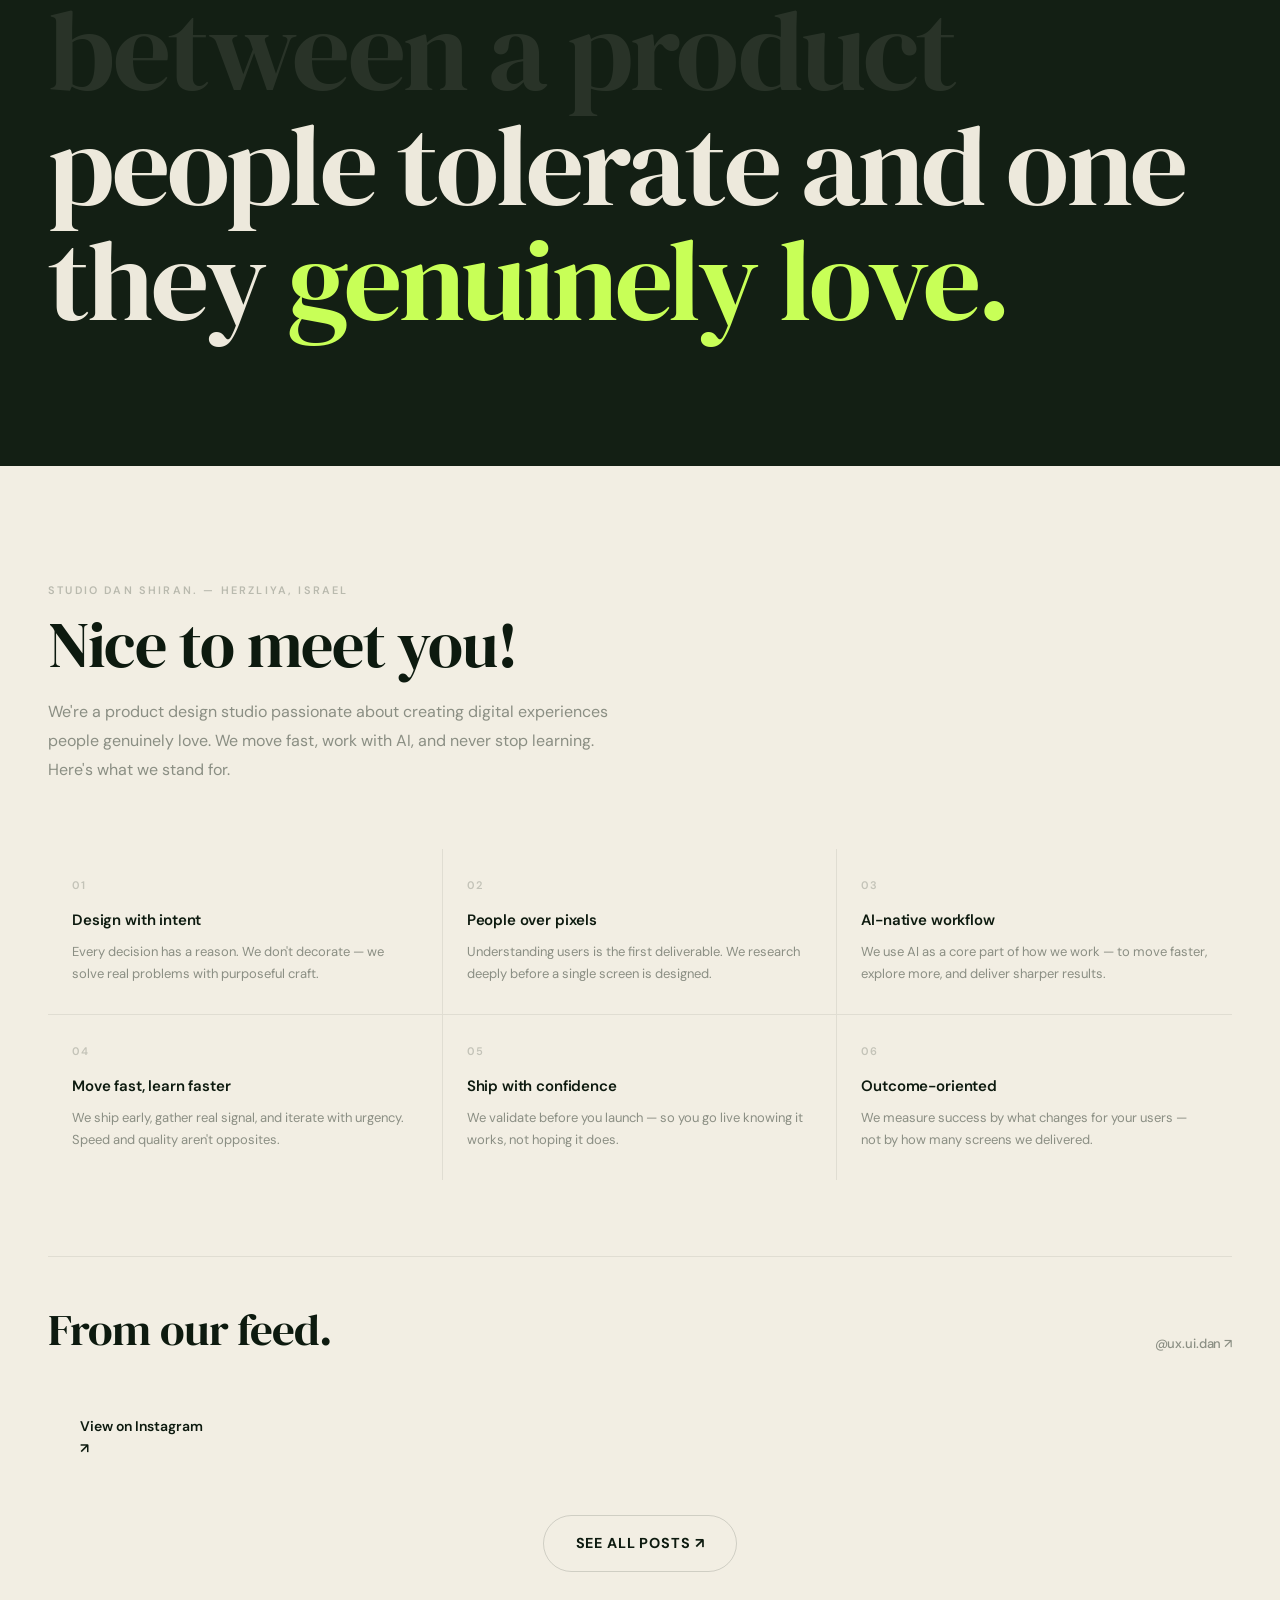
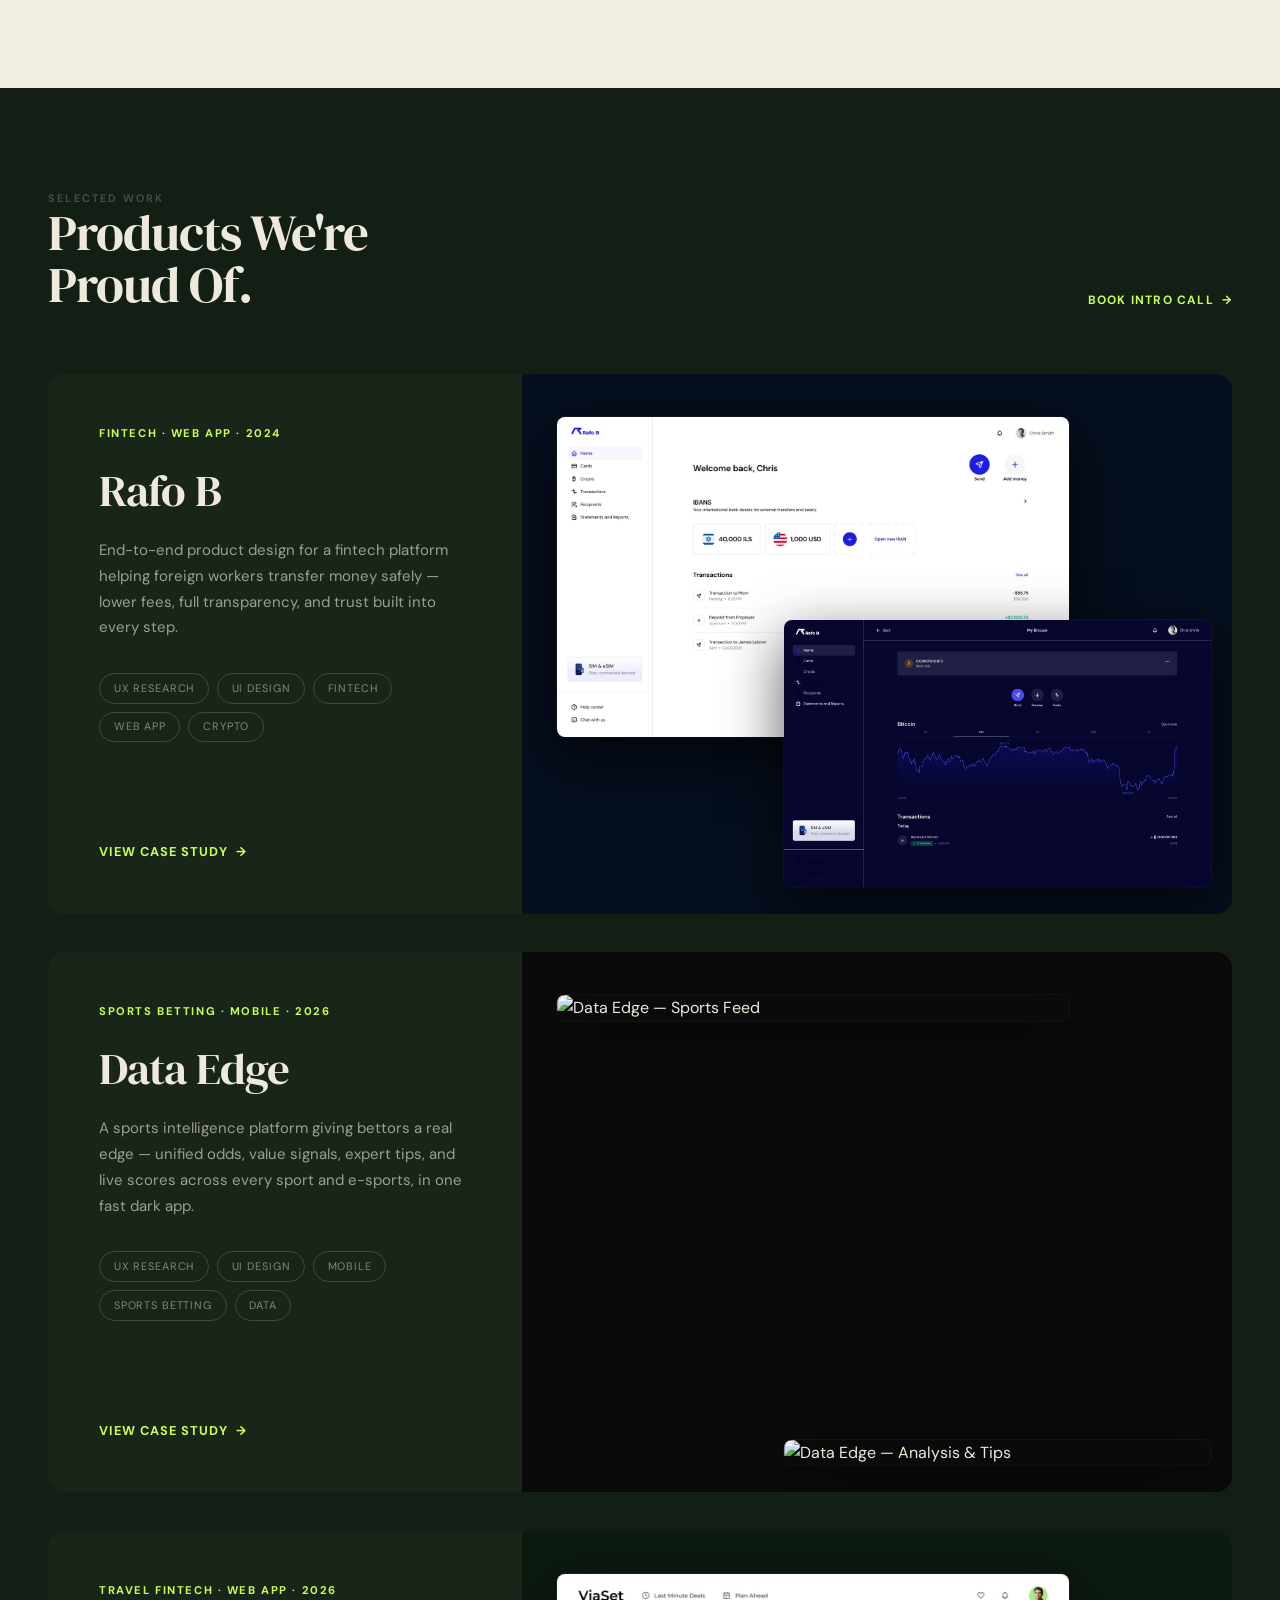
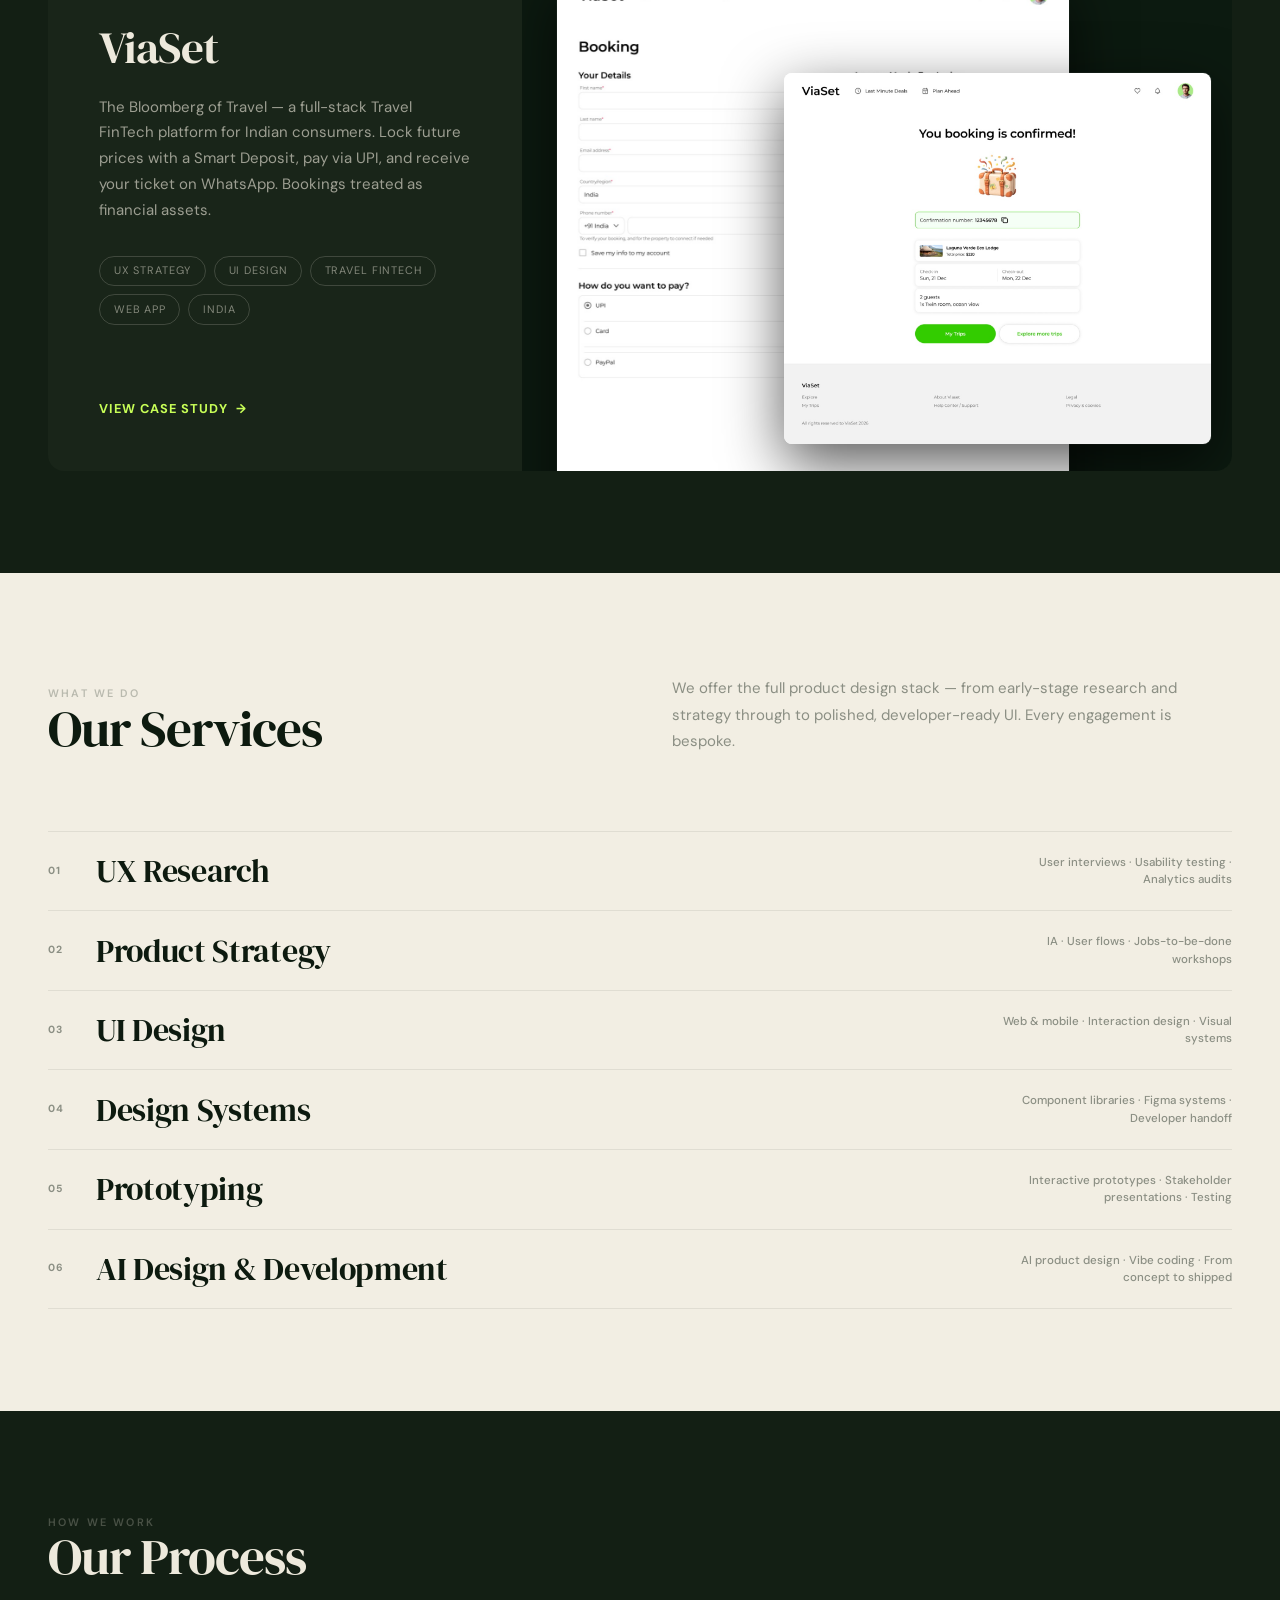
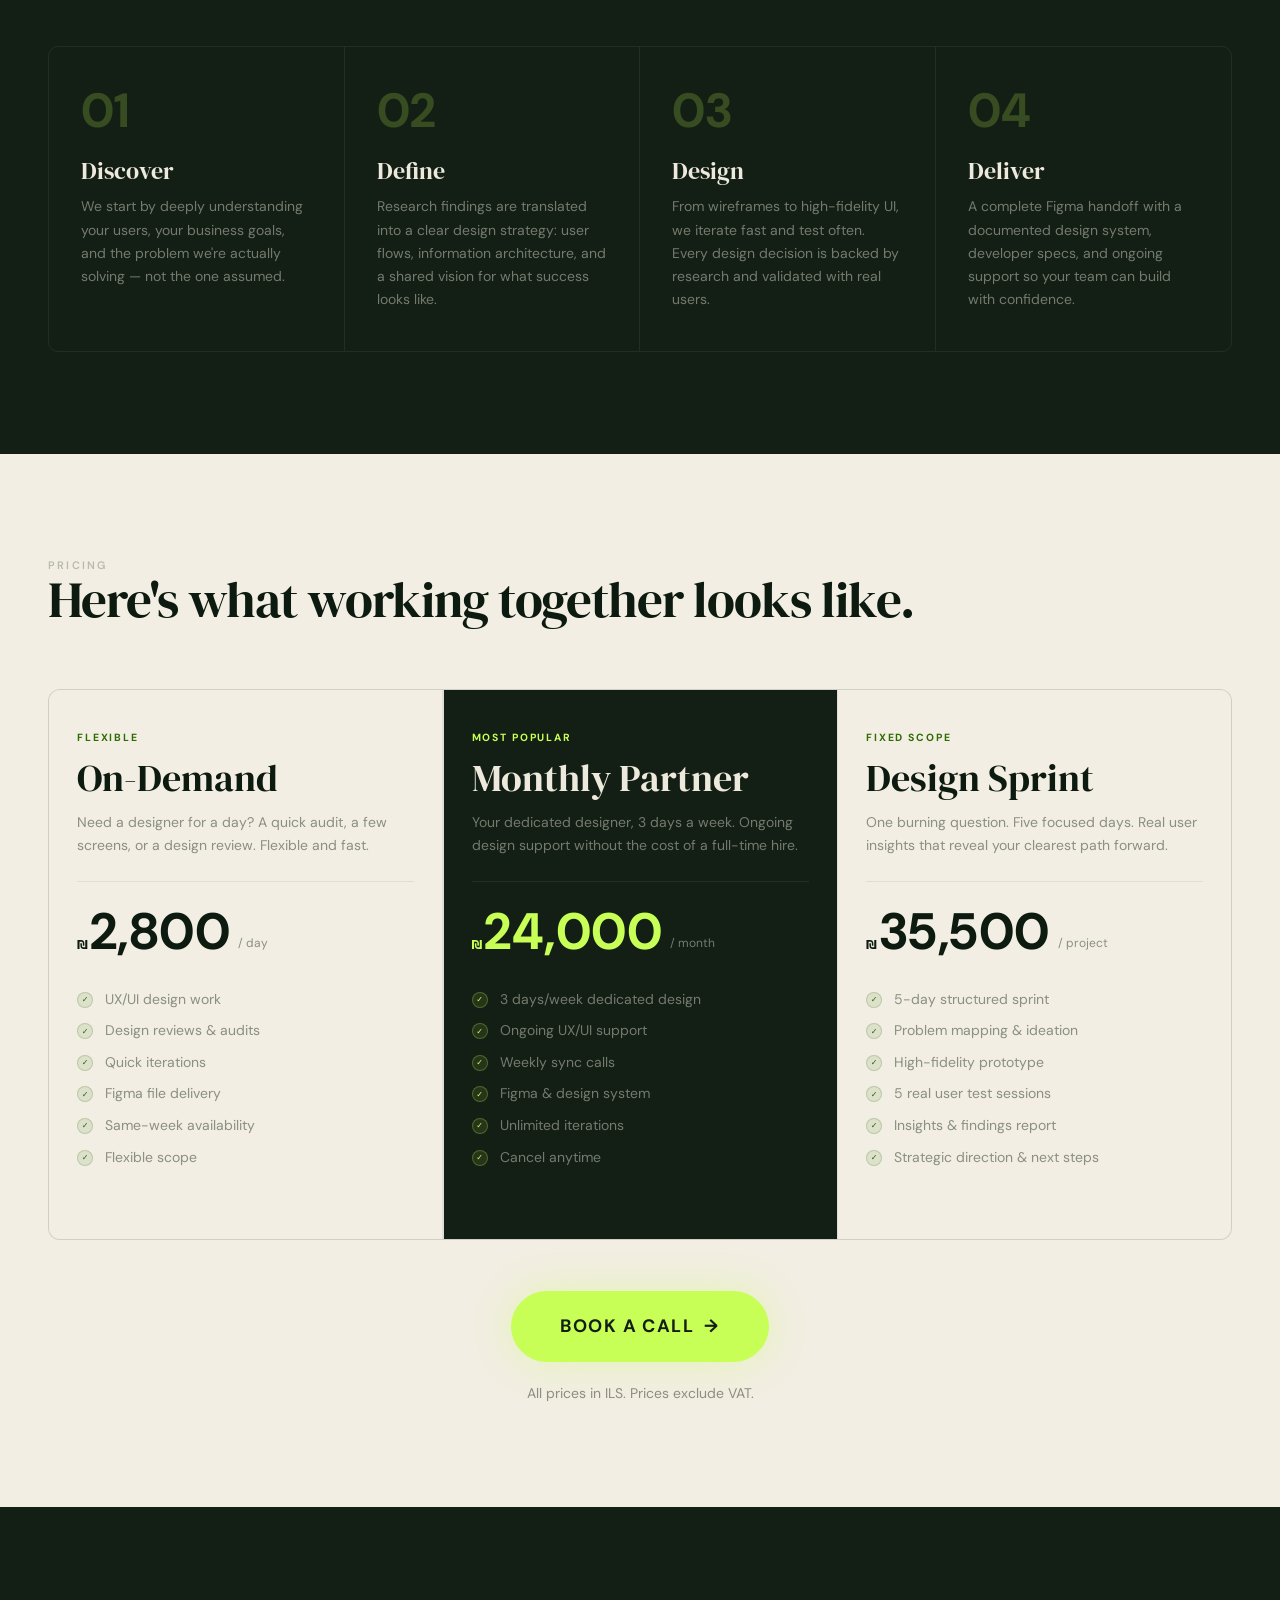
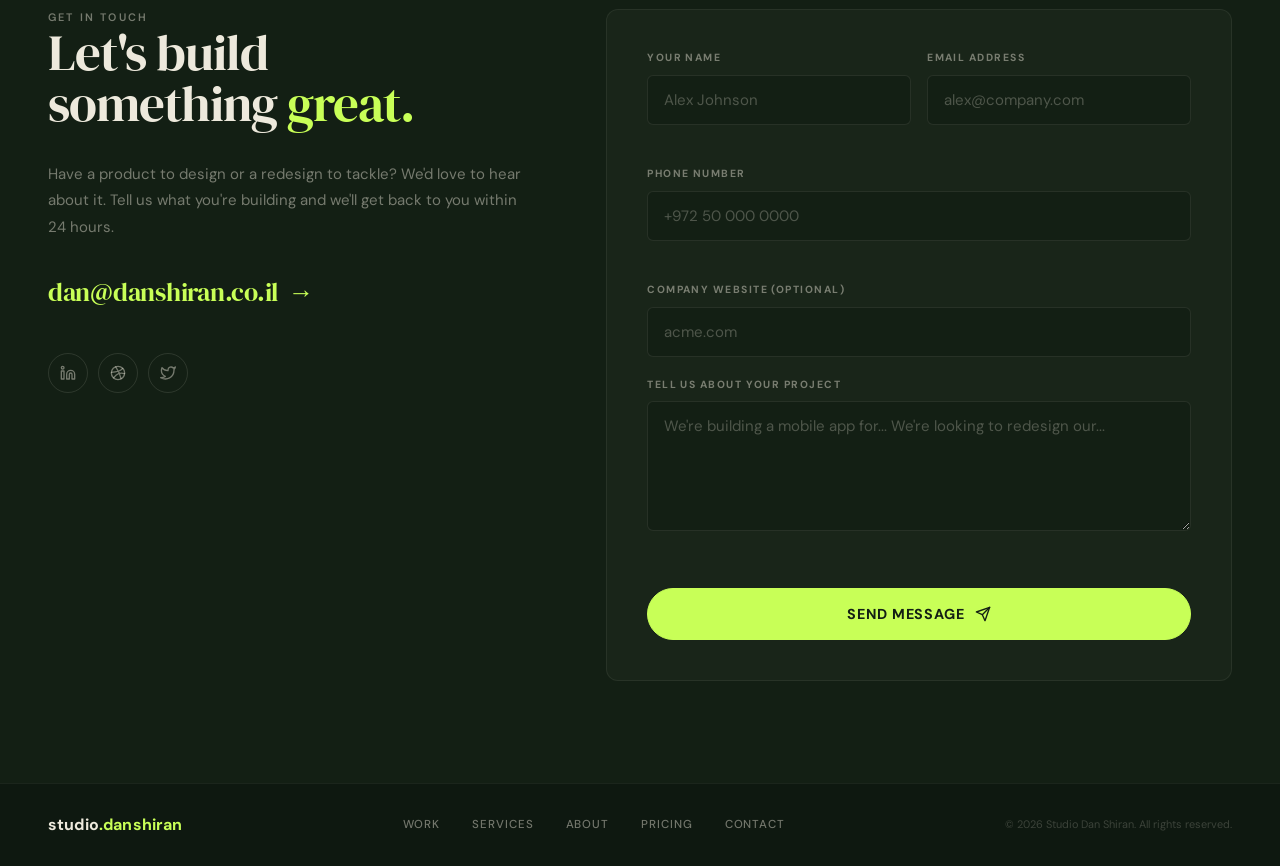
==== commit 60177274: "Rebrand logo to Studio Dan Shiran. across all pages - Update nav logo text from studio.danshiran to " ====
--- a/index.html
+++ b/index.html
@@ -3,11 +3,11 @@
 <head>
   <meta charset="UTF-8" />
   <meta name="viewport" content="width=device-width, initial-scale=1.0" />
-  <title>studio.danshiran — Product Design Studio</title>
+  <title>Studio Dan Shiran. — Product Design Studio</title>
   <meta name="description" content="We design digital products that turn users into advocates — from research and strategy to pixel-perfect UI." />
 
   <!-- Open Graph -->
-  <meta property="og:title" content="studio.danshiran — Product Design Studio" />
+  <meta property="og:title" content="Studio Dan Shiran. — Product Design Studio" />
   <meta property="og:description" content="We design digital products that turn users into advocates." />
   <meta property="og:type" content="website" />
 
@@ -27,7 +27,7 @@
 <nav id="nav">
   <div class="wrap">
     <div class="nav-inner">
-      <a href="https://studio.danshiran.co.il" class="nav-logo">studio<span class="hl">.danshiran</span></a>
+      <a href="https://studio.danshiran.co.il" class="nav-logo">Studio Dan Shiran.</a>
 
       <ul class="nav-links">
         <li><a href="#work">Work</a></li>
@@ -251,7 +251,7 @@
 
     <!-- Studio intro -->
     <div class="studio-intro-block reveal">
-      <p class="eyebrow muted-lt">studio.danshiran — Herzliya, Israel</p>
+      <p class="eyebrow muted-lt">Studio Dan Shiran. — Herzliya, Israel</p>
       <h2 class="studio-meet">Nice to meet you!</h2>
       <p class="studio-intro-desc">We're a product design studio passionate about creating digital experiences people genuinely love. We move fast, work with AI, and never stop learning. Here's what we stand for.</p>
     </div>
@@ -717,7 +717,7 @@
       </nav>
 
       <div class="f-legal">
-        <span class="f-copy">© 2026 studio.danshiran. All rights reserved.</span>
+        <span class="f-copy">© 2026 Studio Dan Shiran. All rights reserved.</span>
       </div>
     </div>
   </div>
--- a/css/styles.css
+++ b/css/styles.css
@@ -148,7 +148,6 @@
   font-size: 1.125rem;
   font-weight: 700;
   letter-spacing: 0.01em;
-  text-transform: lowercase;
   color: var(--t-dk);
   line-height: 1;
 }
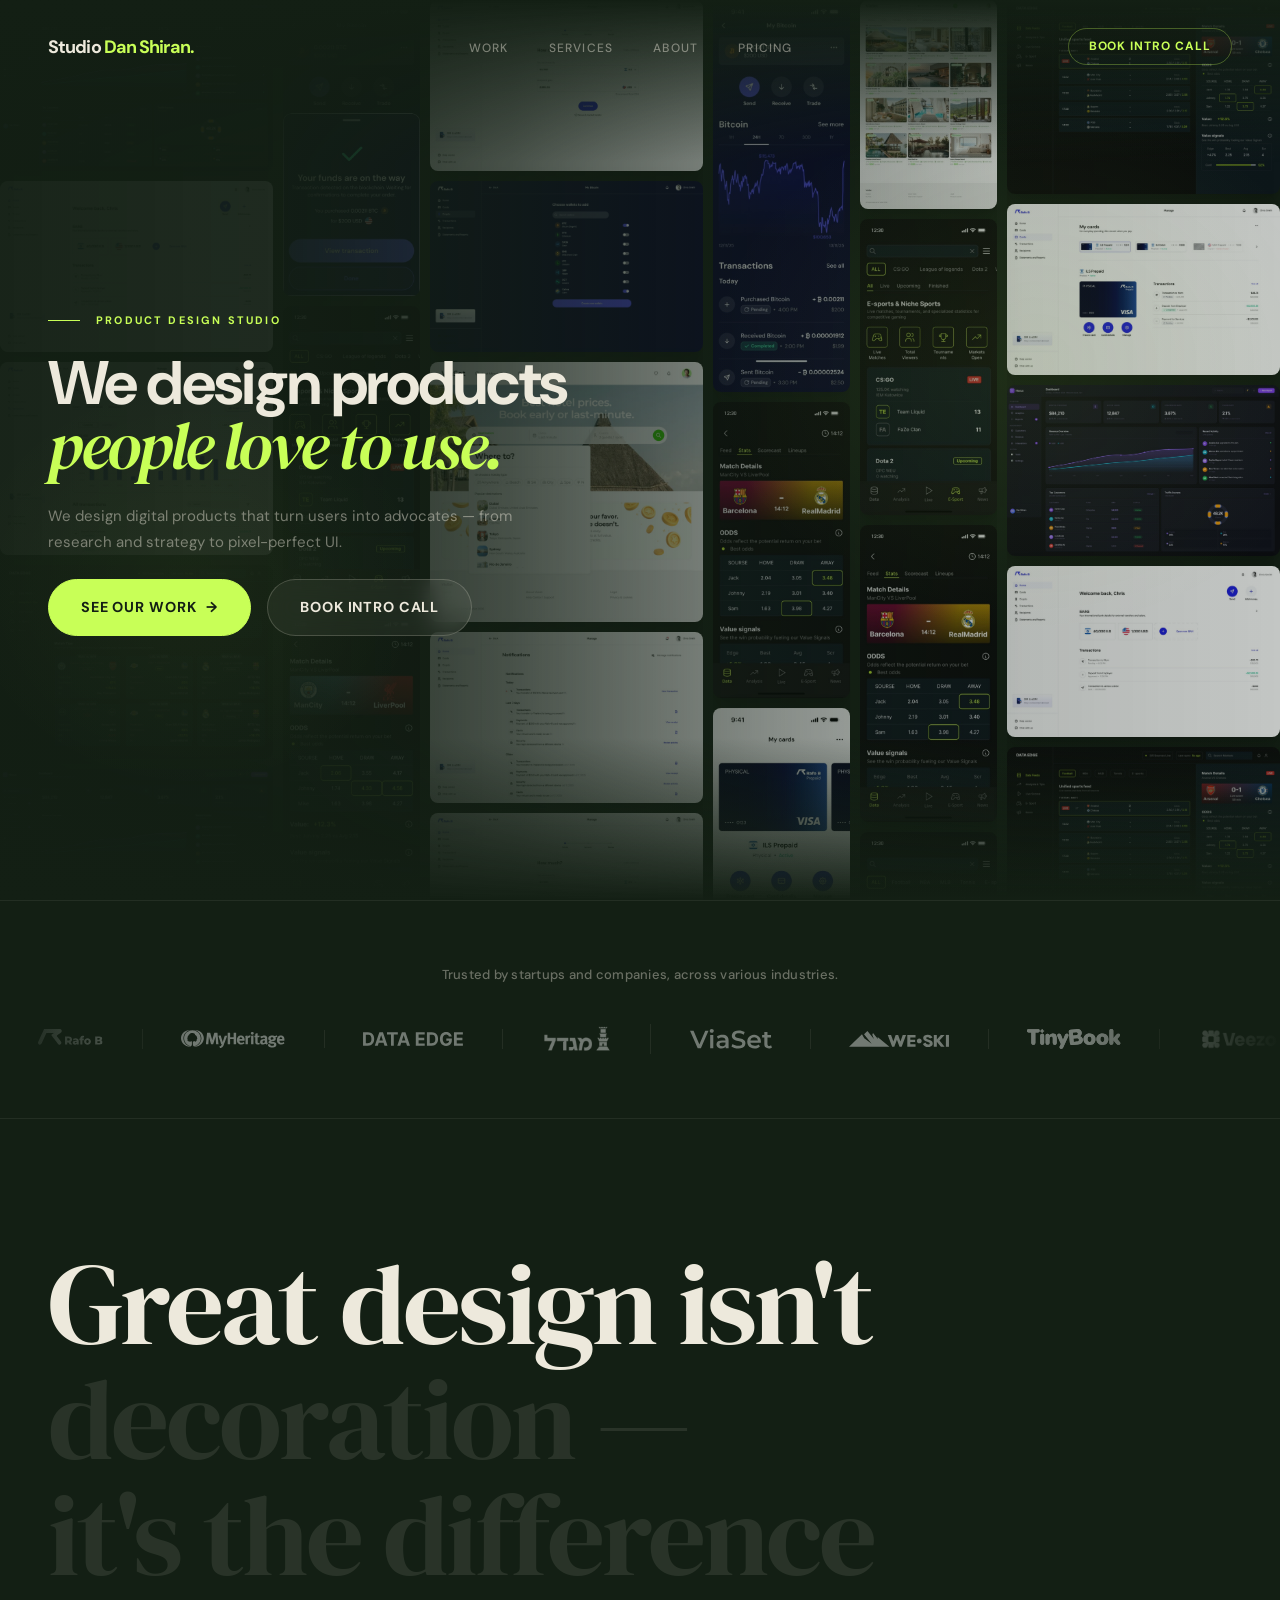
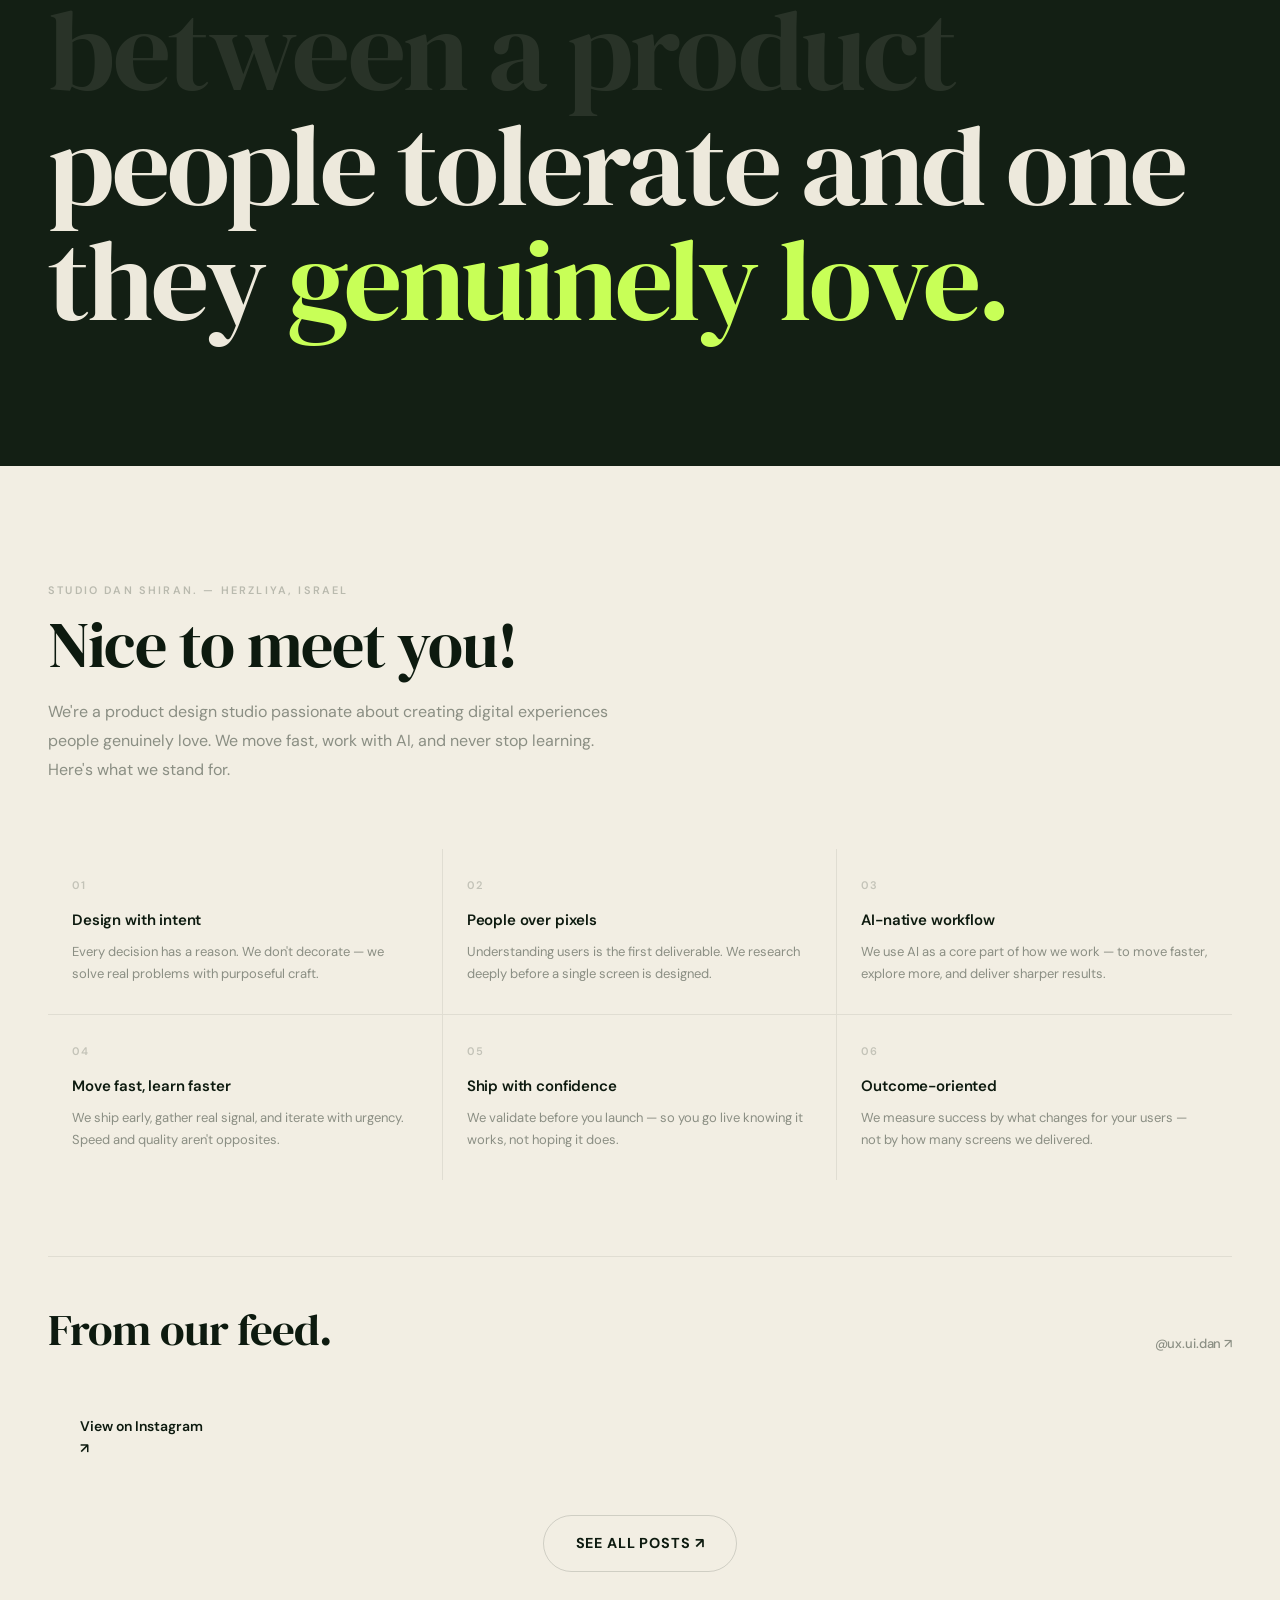
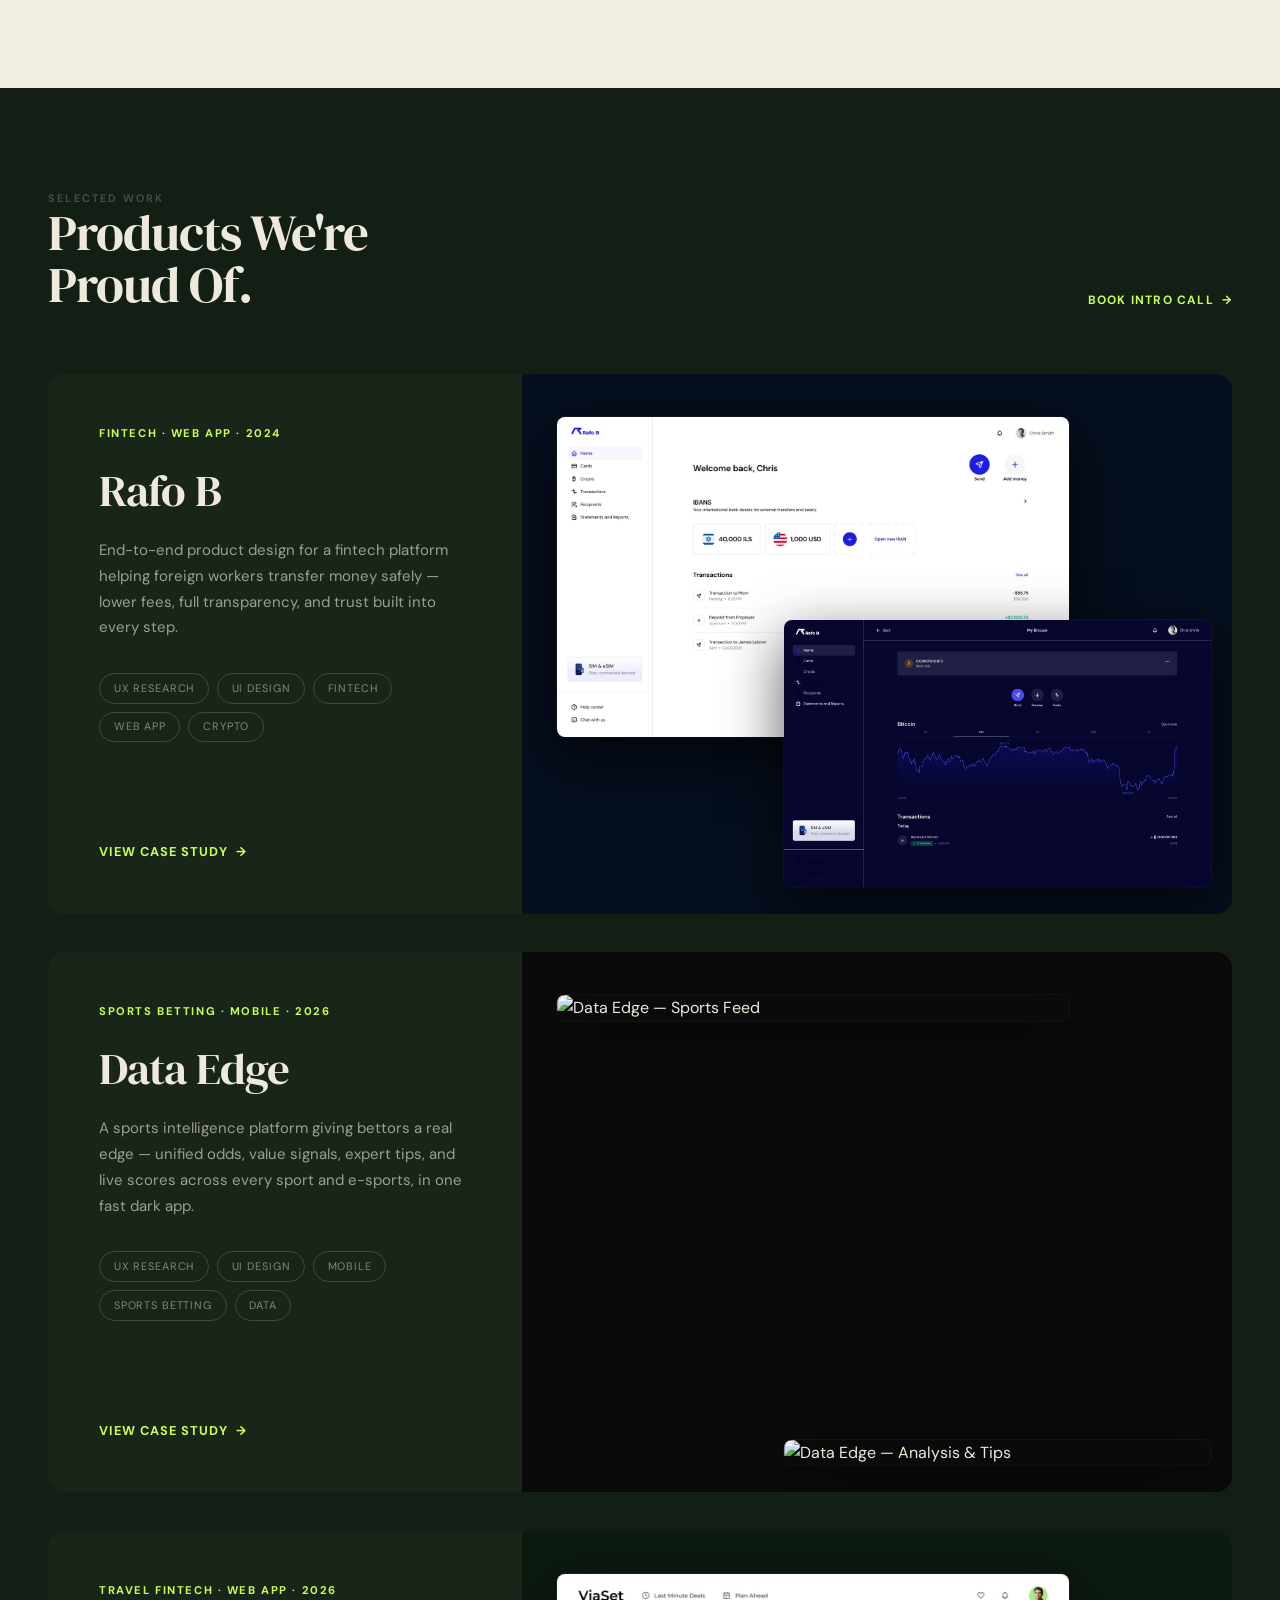
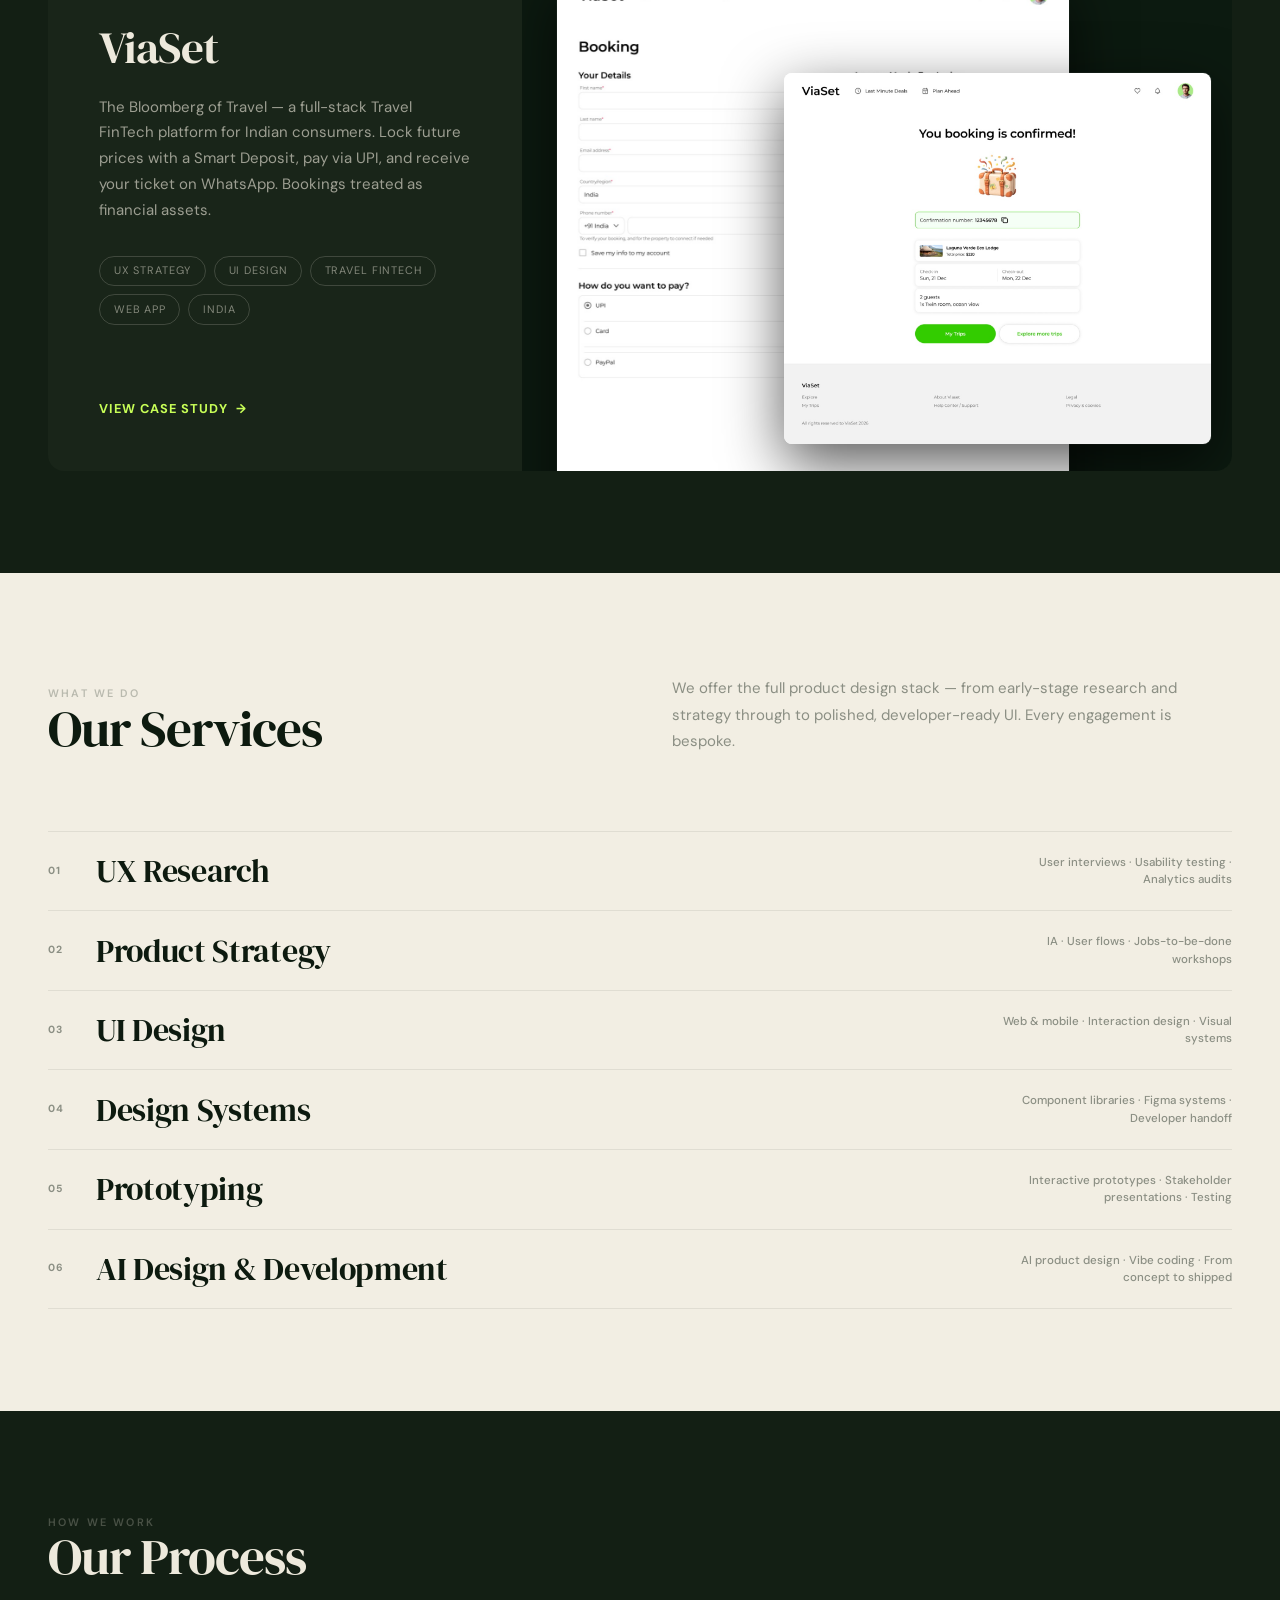
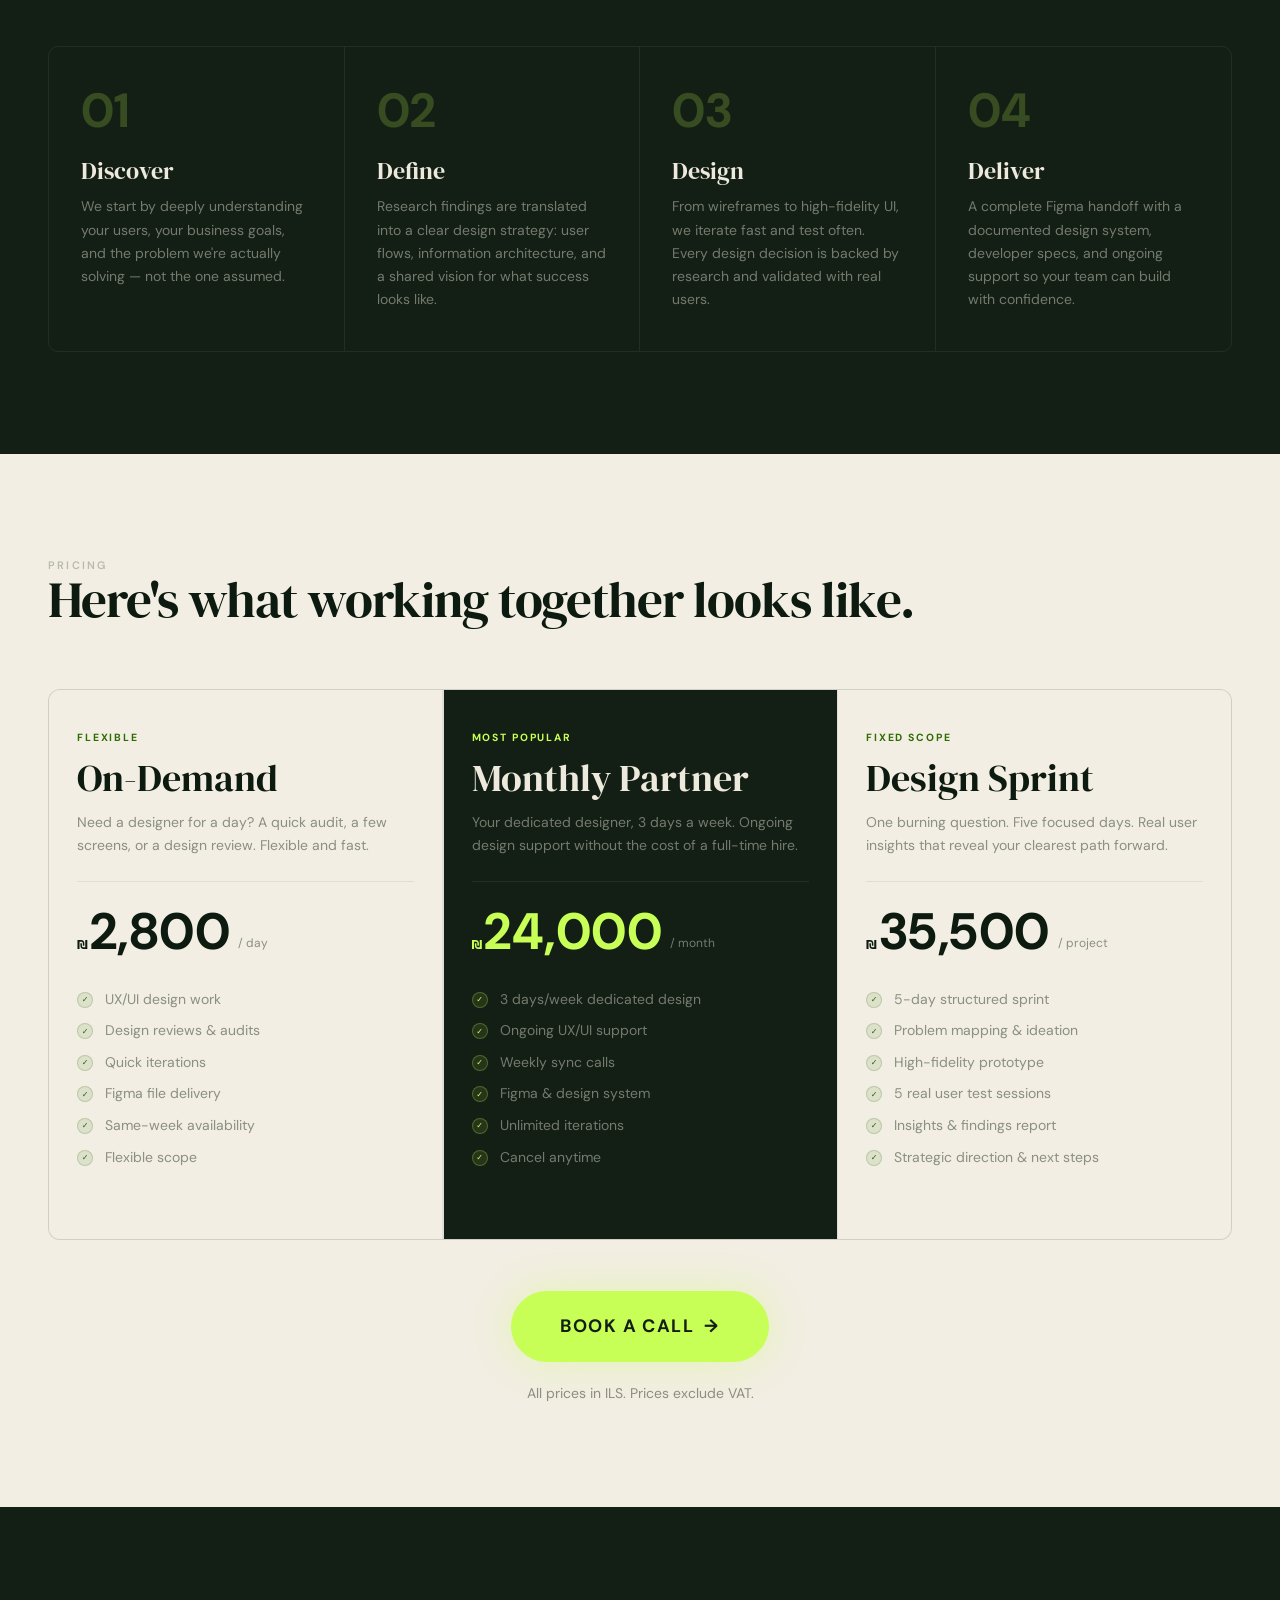
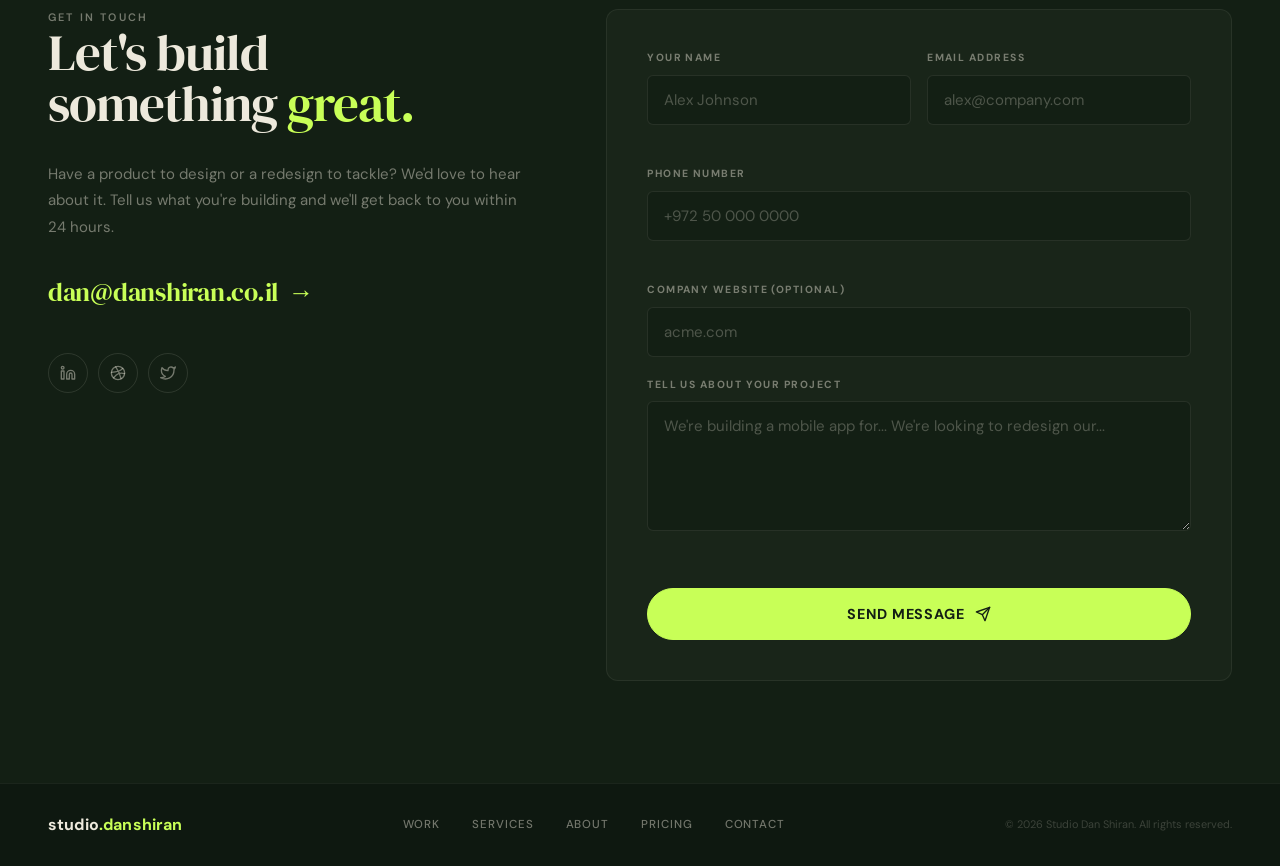
==== commit 7b2110d9: "Logo: tighten letter-spacing and highlight Dan Shiran. in lime Updated nav logo across all pages to " ====
--- a/index.html
+++ b/index.html
@@ -27,7 +27,7 @@
 <nav id="nav">
   <div class="wrap">
     <div class="nav-inner">
-      <a href="https://studio.danshiran.co.il" class="nav-logo">Studio Dan Shiran.</a>
+      <a href="https://studio.danshiran.co.il" class="nav-logo">Studio <span class="hl">Dan Shiran.</span></a>
 
       <ul class="nav-links">
         <li><a href="#work">Work</a></li>
--- a/css/styles.css
+++ b/css/styles.css
@@ -147,11 +147,11 @@
   font-family: var(--f-body);
   font-size: 1.125rem;
   font-weight: 700;
-  letter-spacing: 0.01em;
+  letter-spacing: -0.05em;
   color: var(--t-dk);
   line-height: 1;
 }
-.nav-logo .hl { color: var(--lime); }
+.nav-logo .hl { color: #C8FF57; }
 
 .nav-links {
   display: flex;
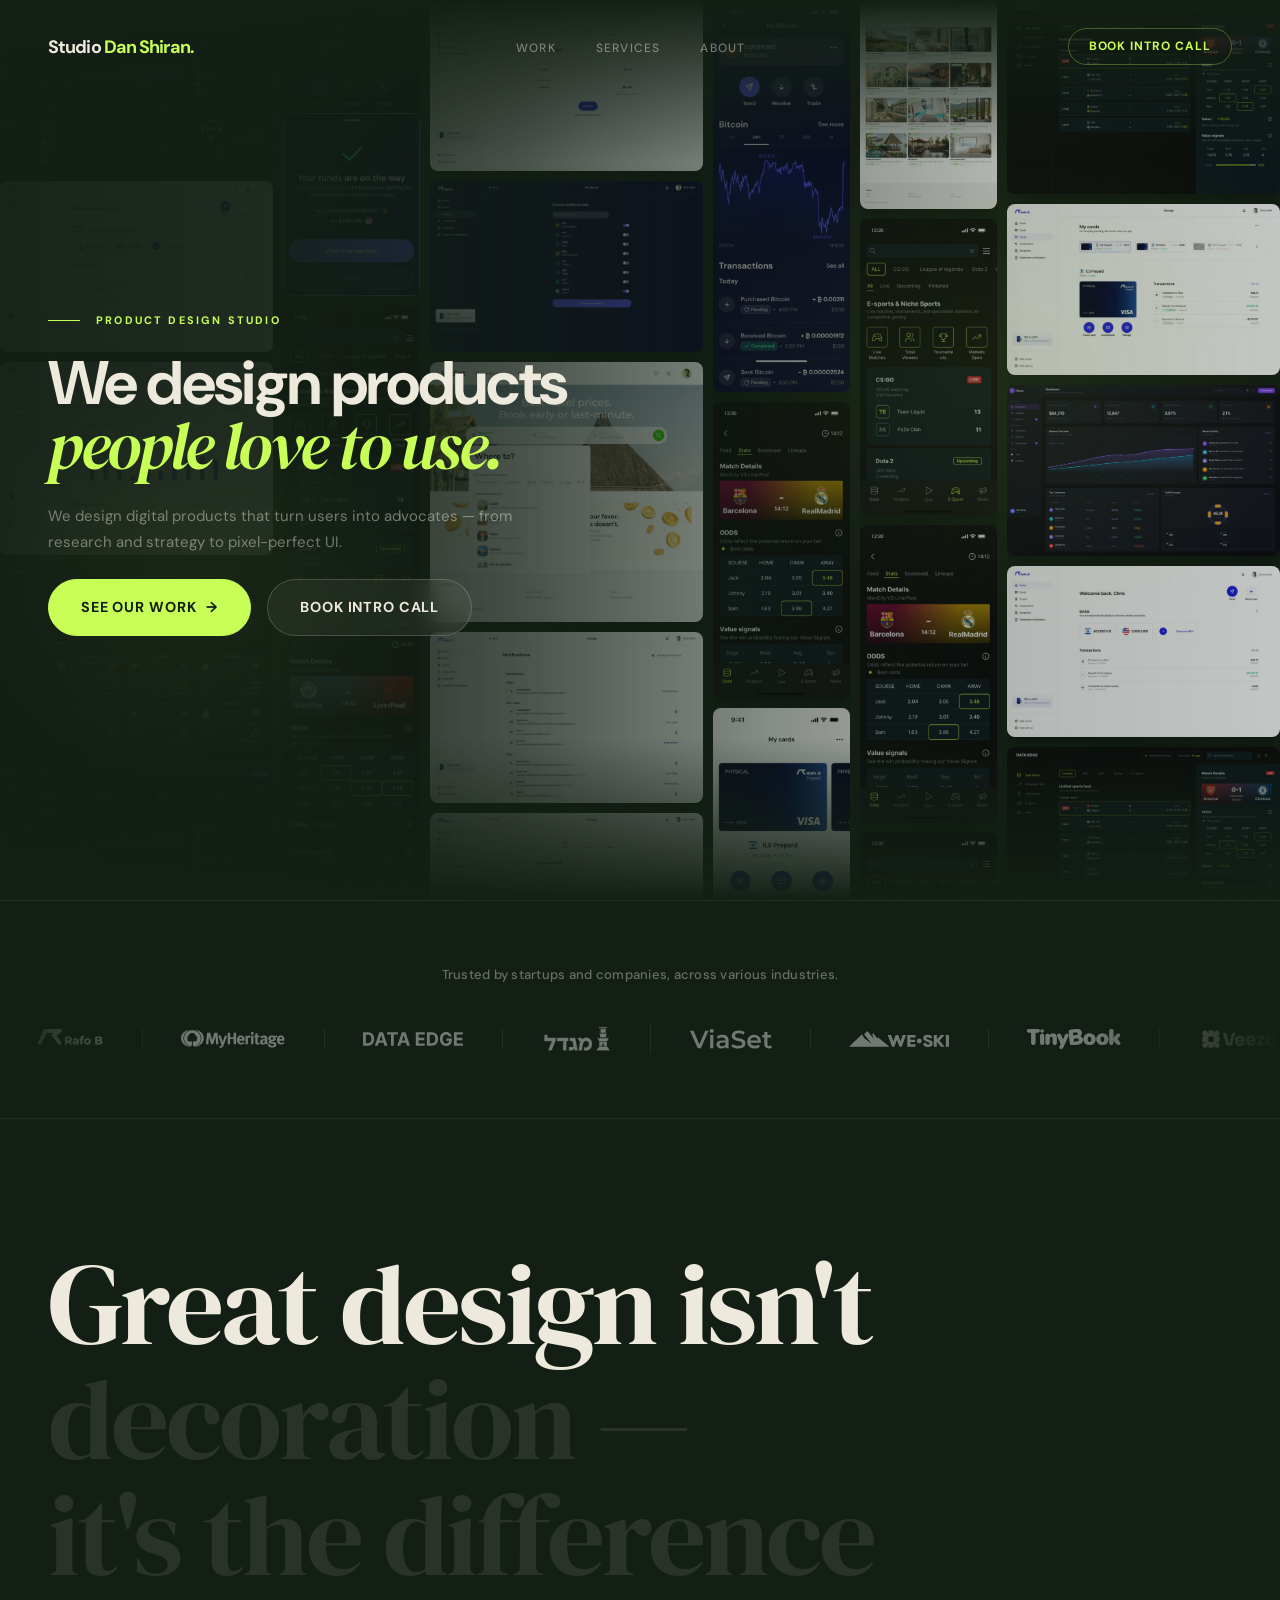
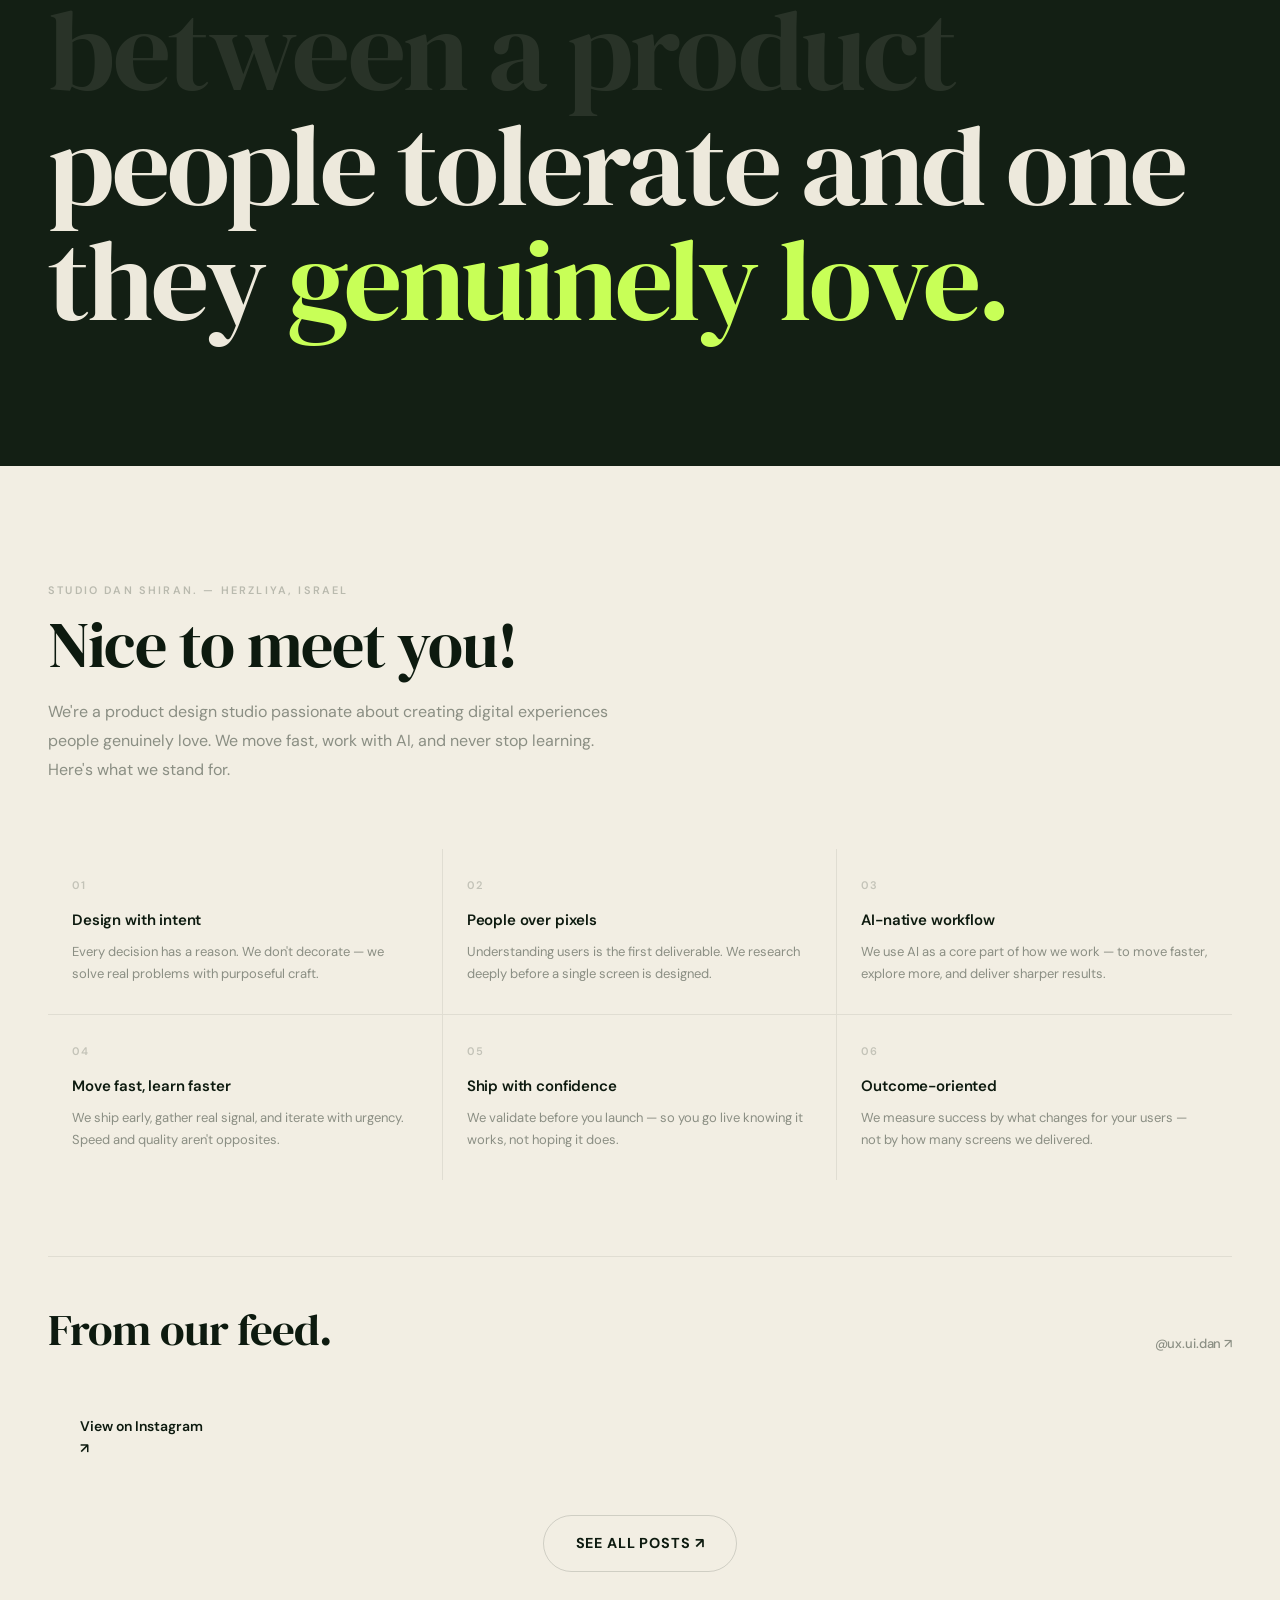
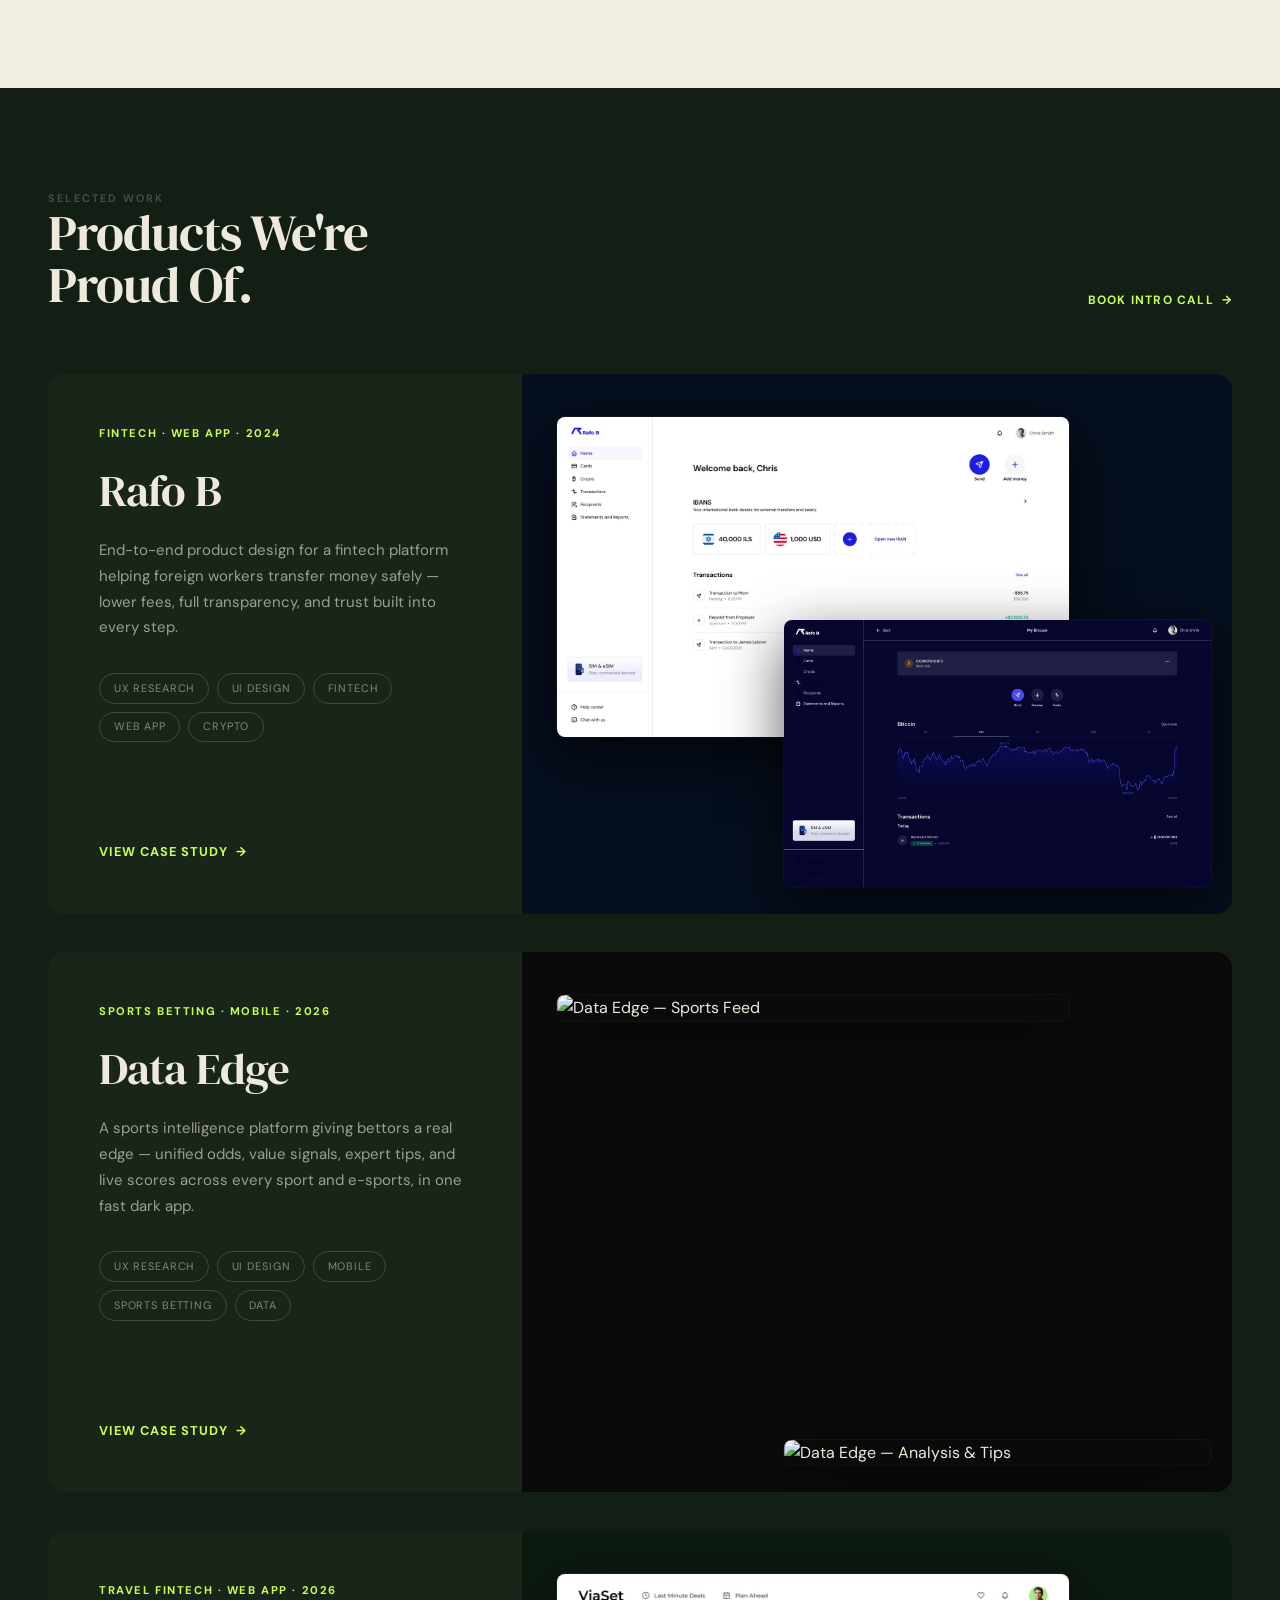
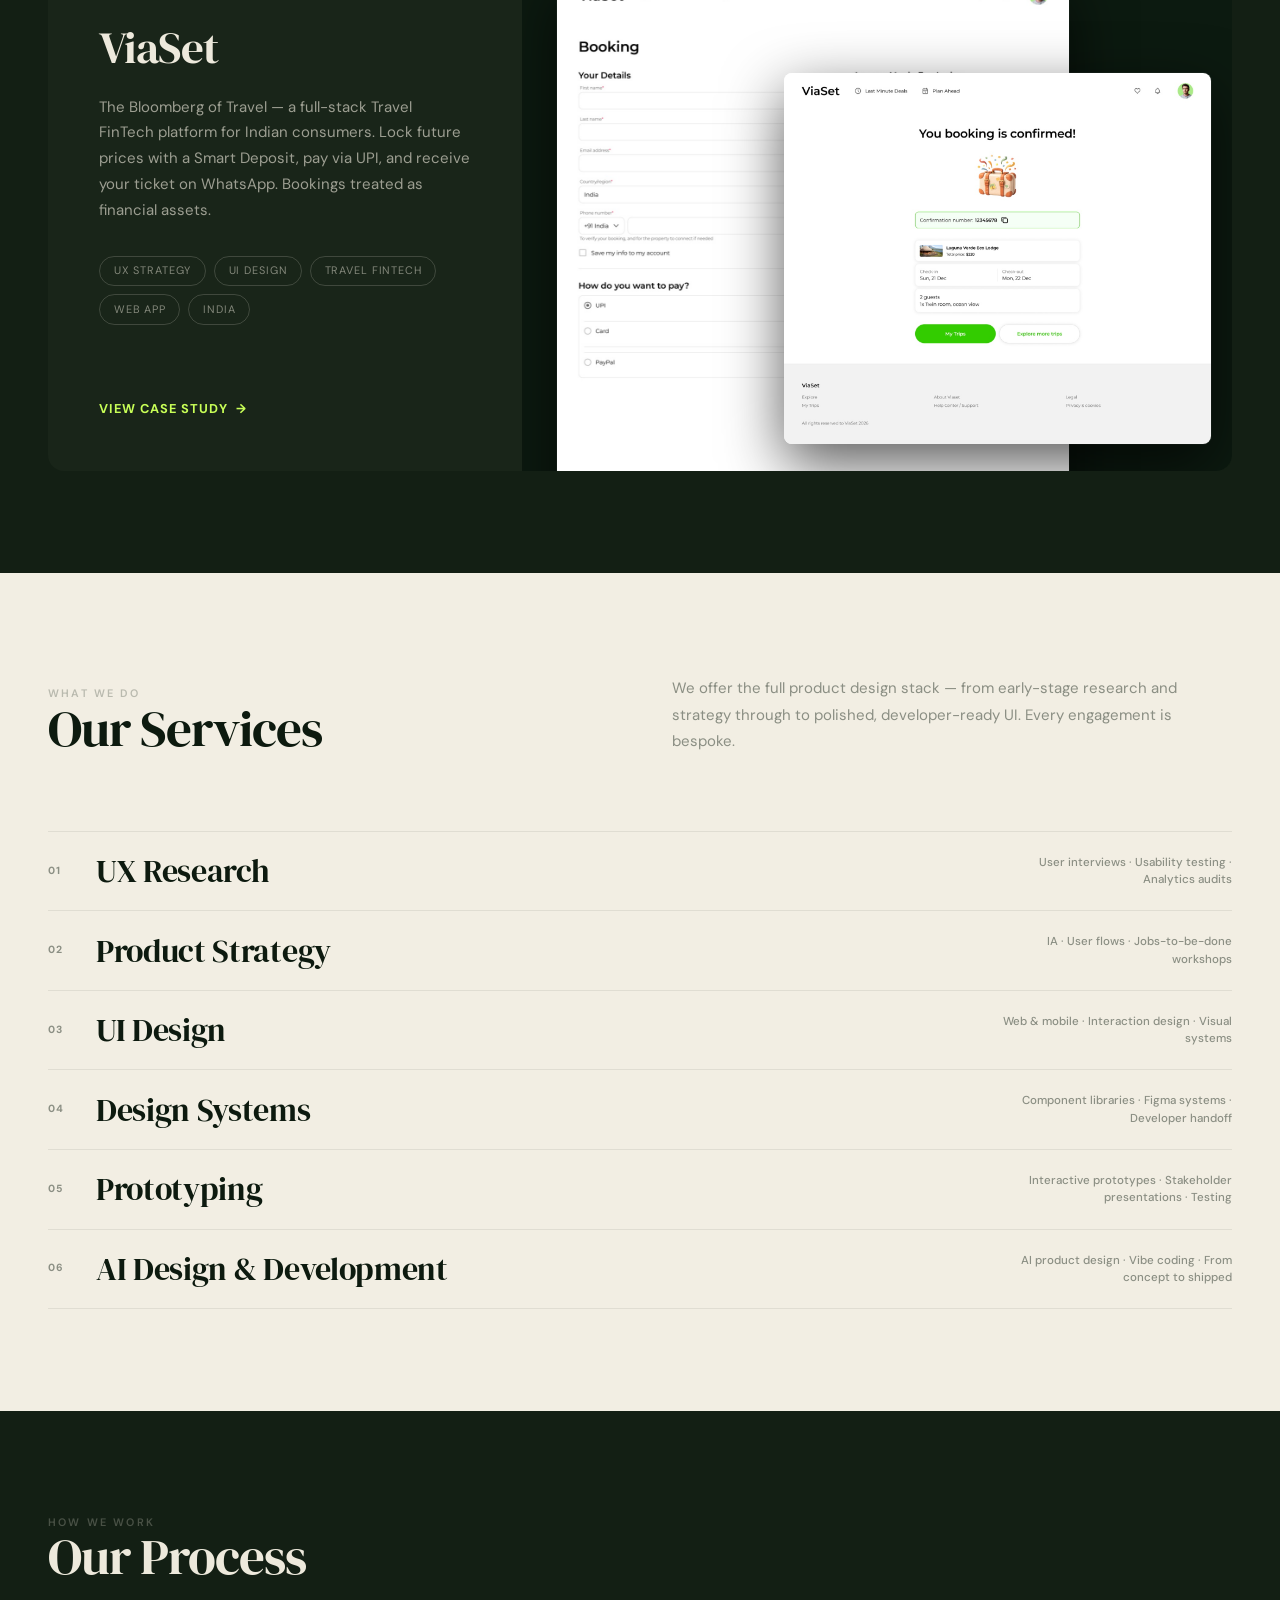
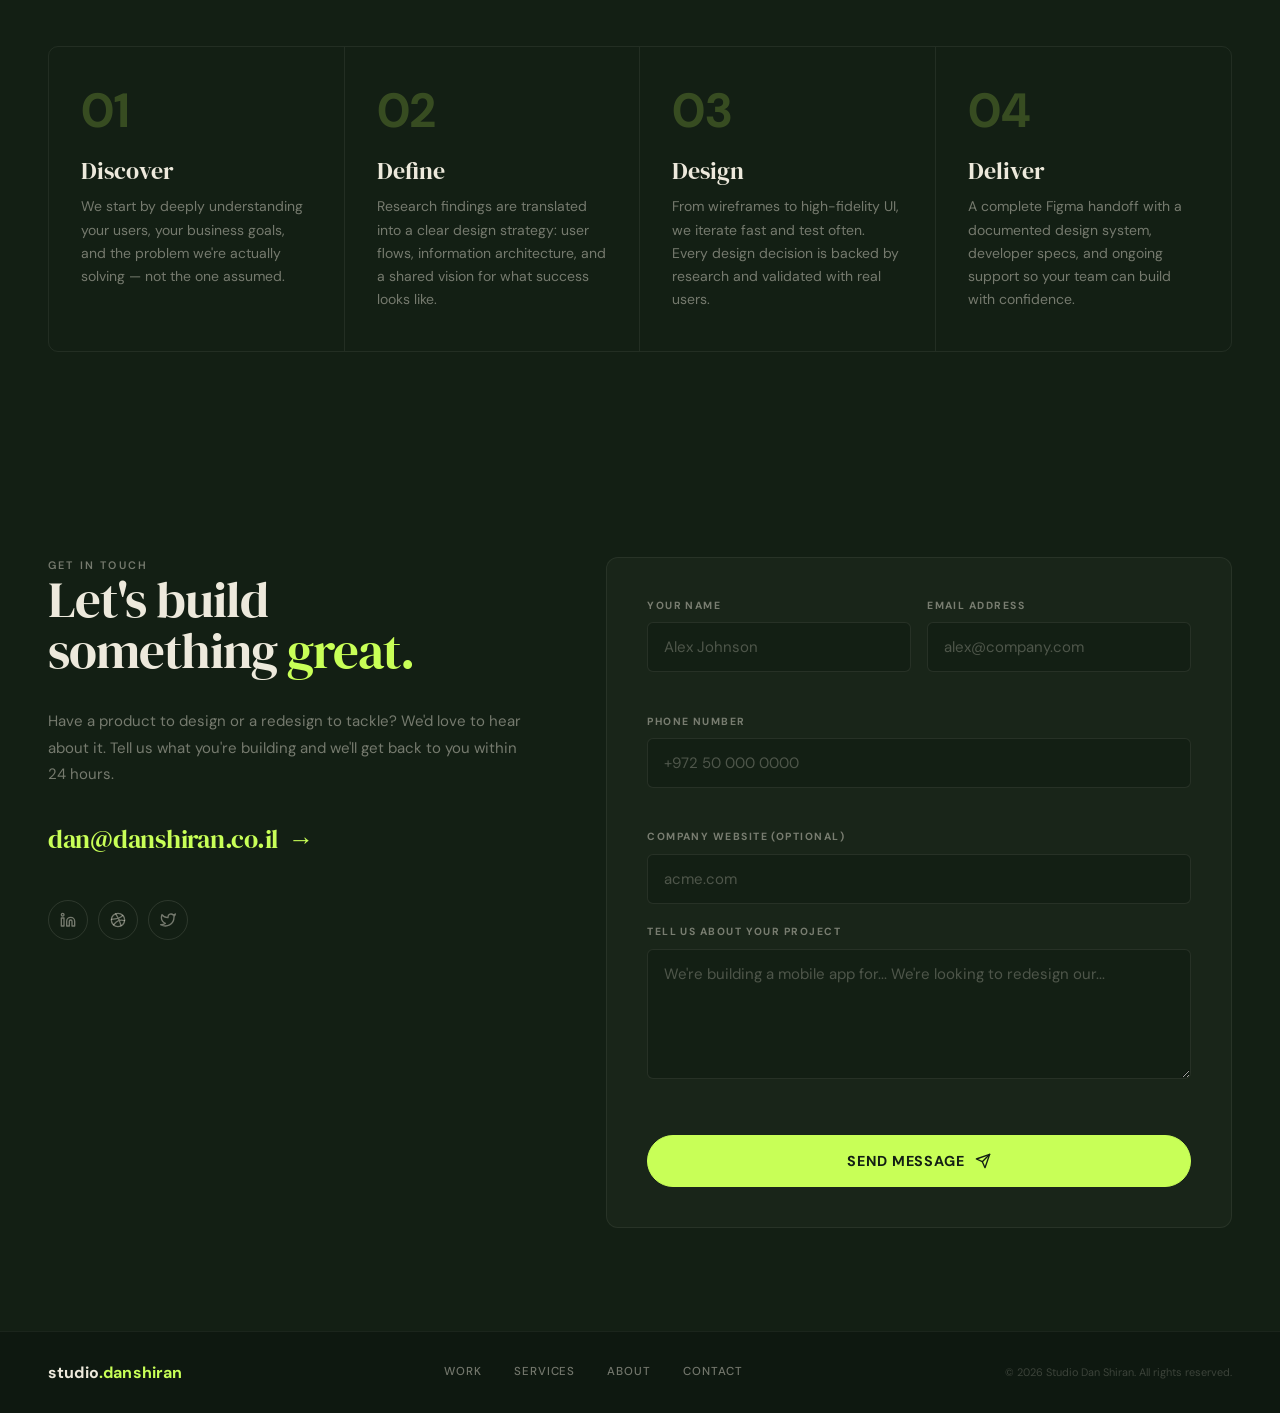
==== commit 99e45d22: "Hide pricing section and its nav/footer links" ====
--- a/index.html
+++ b/index.html
@@ -33,7 +33,6 @@
         <li><a href="#work">Work</a></li>
         <li><a href="#services">Services</a></li>
         <li><a href="#about">About</a></li>
-        <li><a href="#pricing">Pricing</a></li>
       </ul>
 
       <a href="#contact" class="nav-cta">Book intro call</a>
@@ -49,7 +48,6 @@
     <a href="#work">Work</a>
     <a href="#services">Services</a>
     <a href="#about">About</a>
-    <a href="#pricing">Pricing</a>
     <a href="#contact">Book intro call →</a>
   </div>
 </nav>
@@ -519,9 +517,9 @@
 
 
 <!-- =============================================
-     PRICING
-     ============================================= -->
-<section id="pricing">
+     PRICING (hidden)
+     ============================================= -->
+<section id="pricing" style="display:none;">
   <div class="wrap">
     <div class="section-top reveal">
       <div>
@@ -712,7 +710,6 @@
         <a href="#work">Work</a>
         <a href="#services">Services</a>
         <a href="#about">About</a>
-        <a href="#pricing">Pricing</a>
         <a href="#contact">Contact</a>
       </nav>
 
